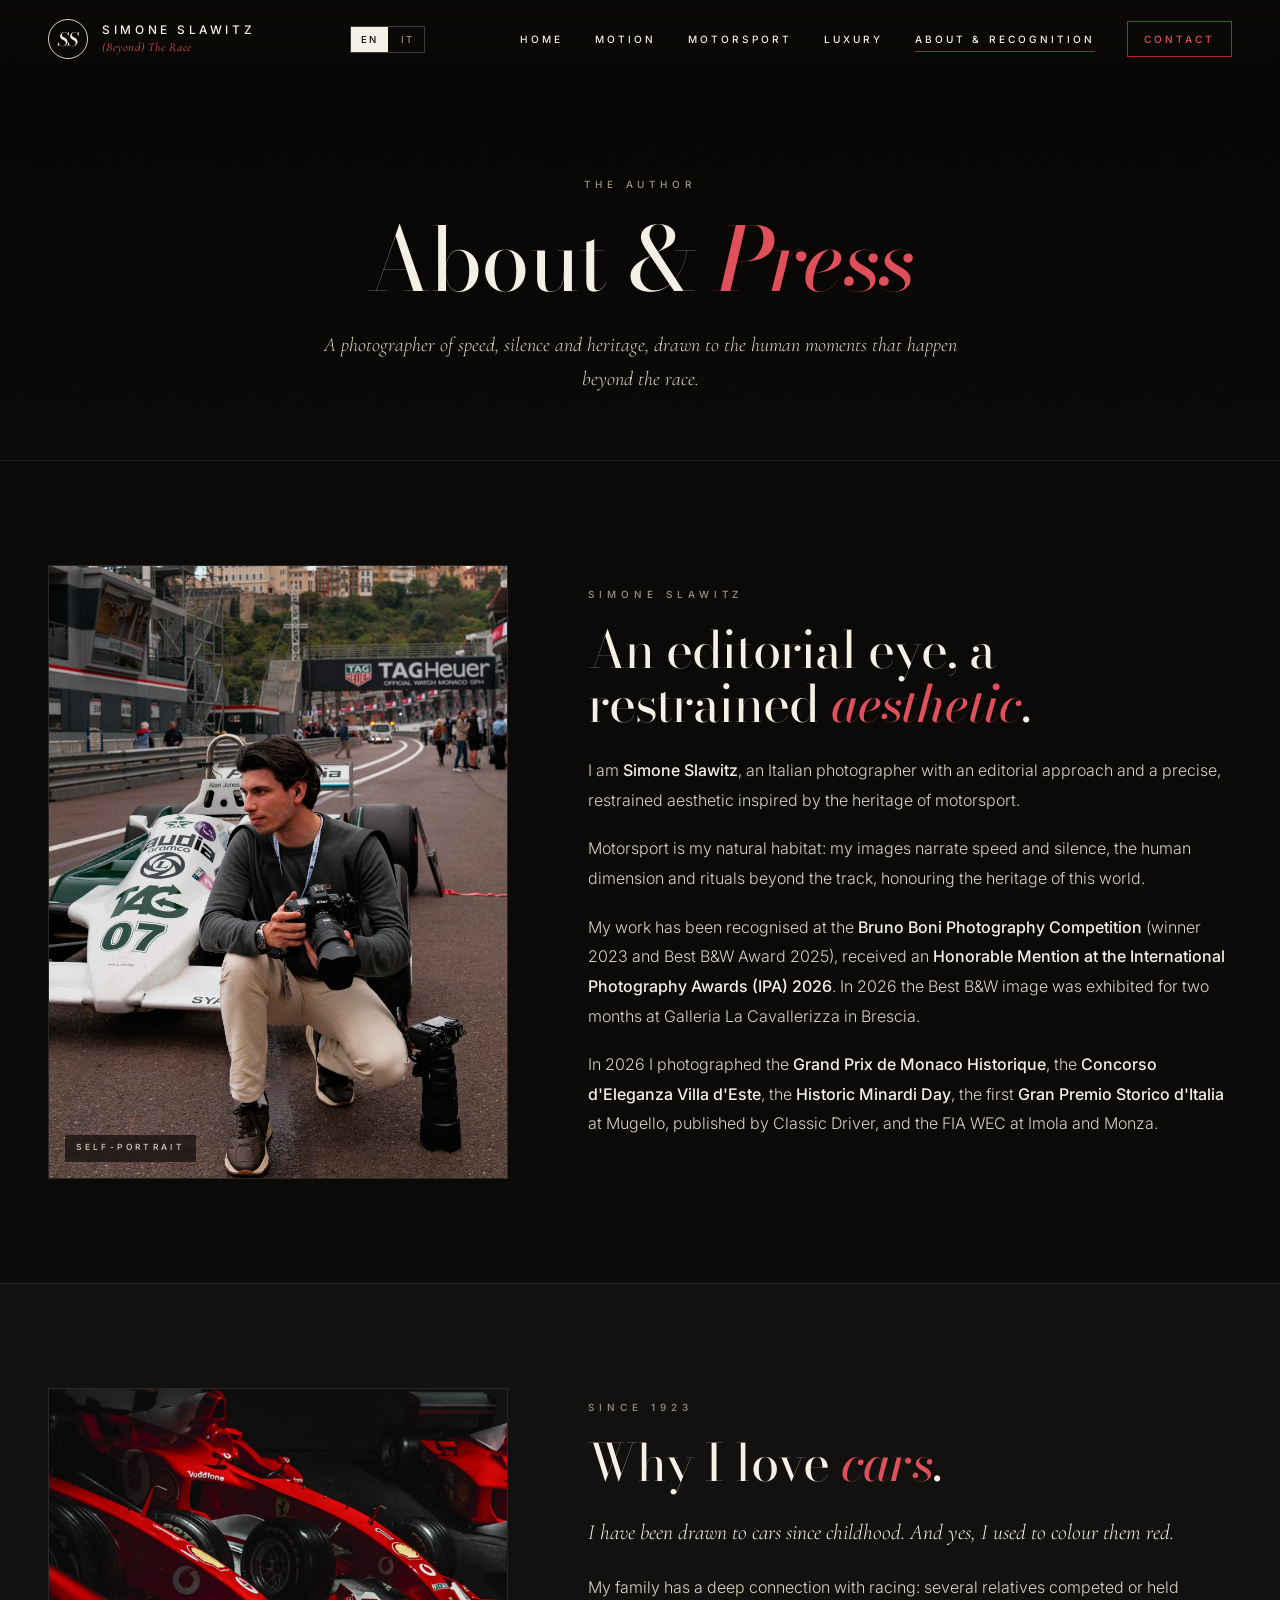
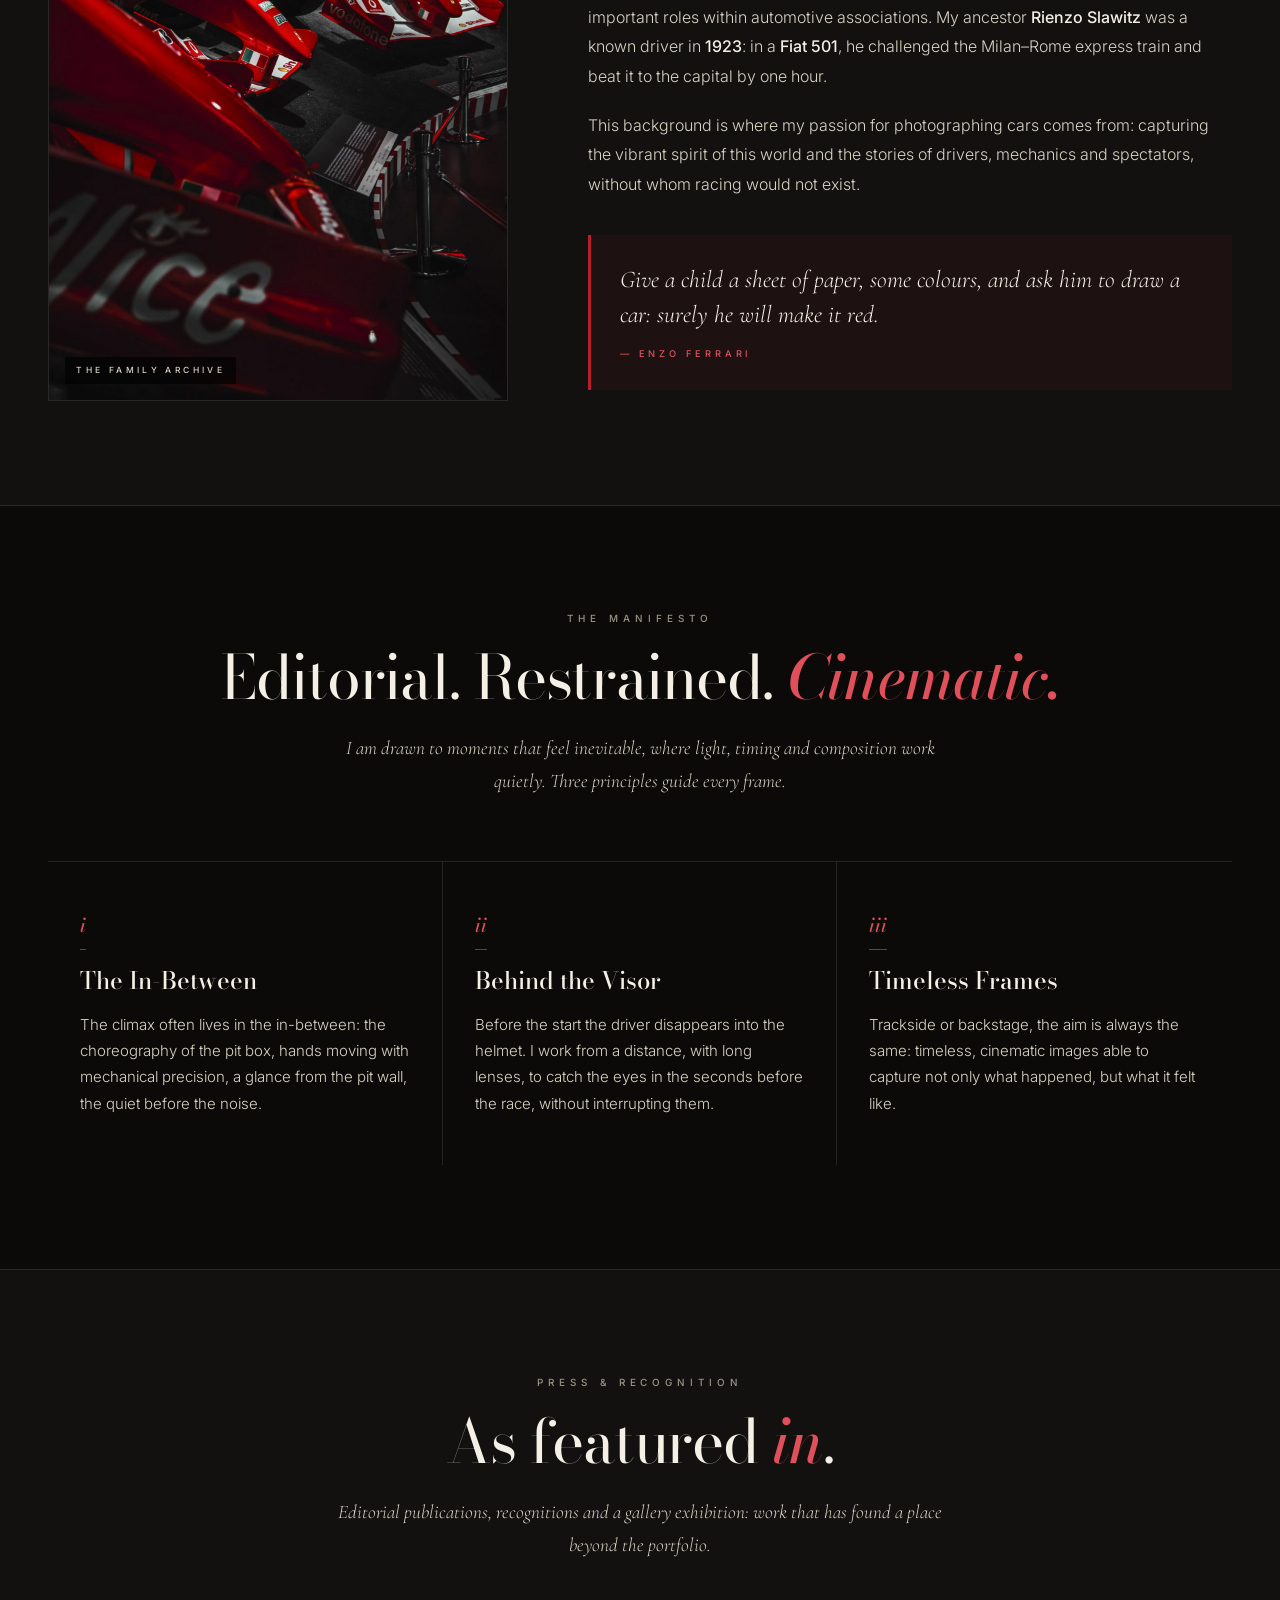
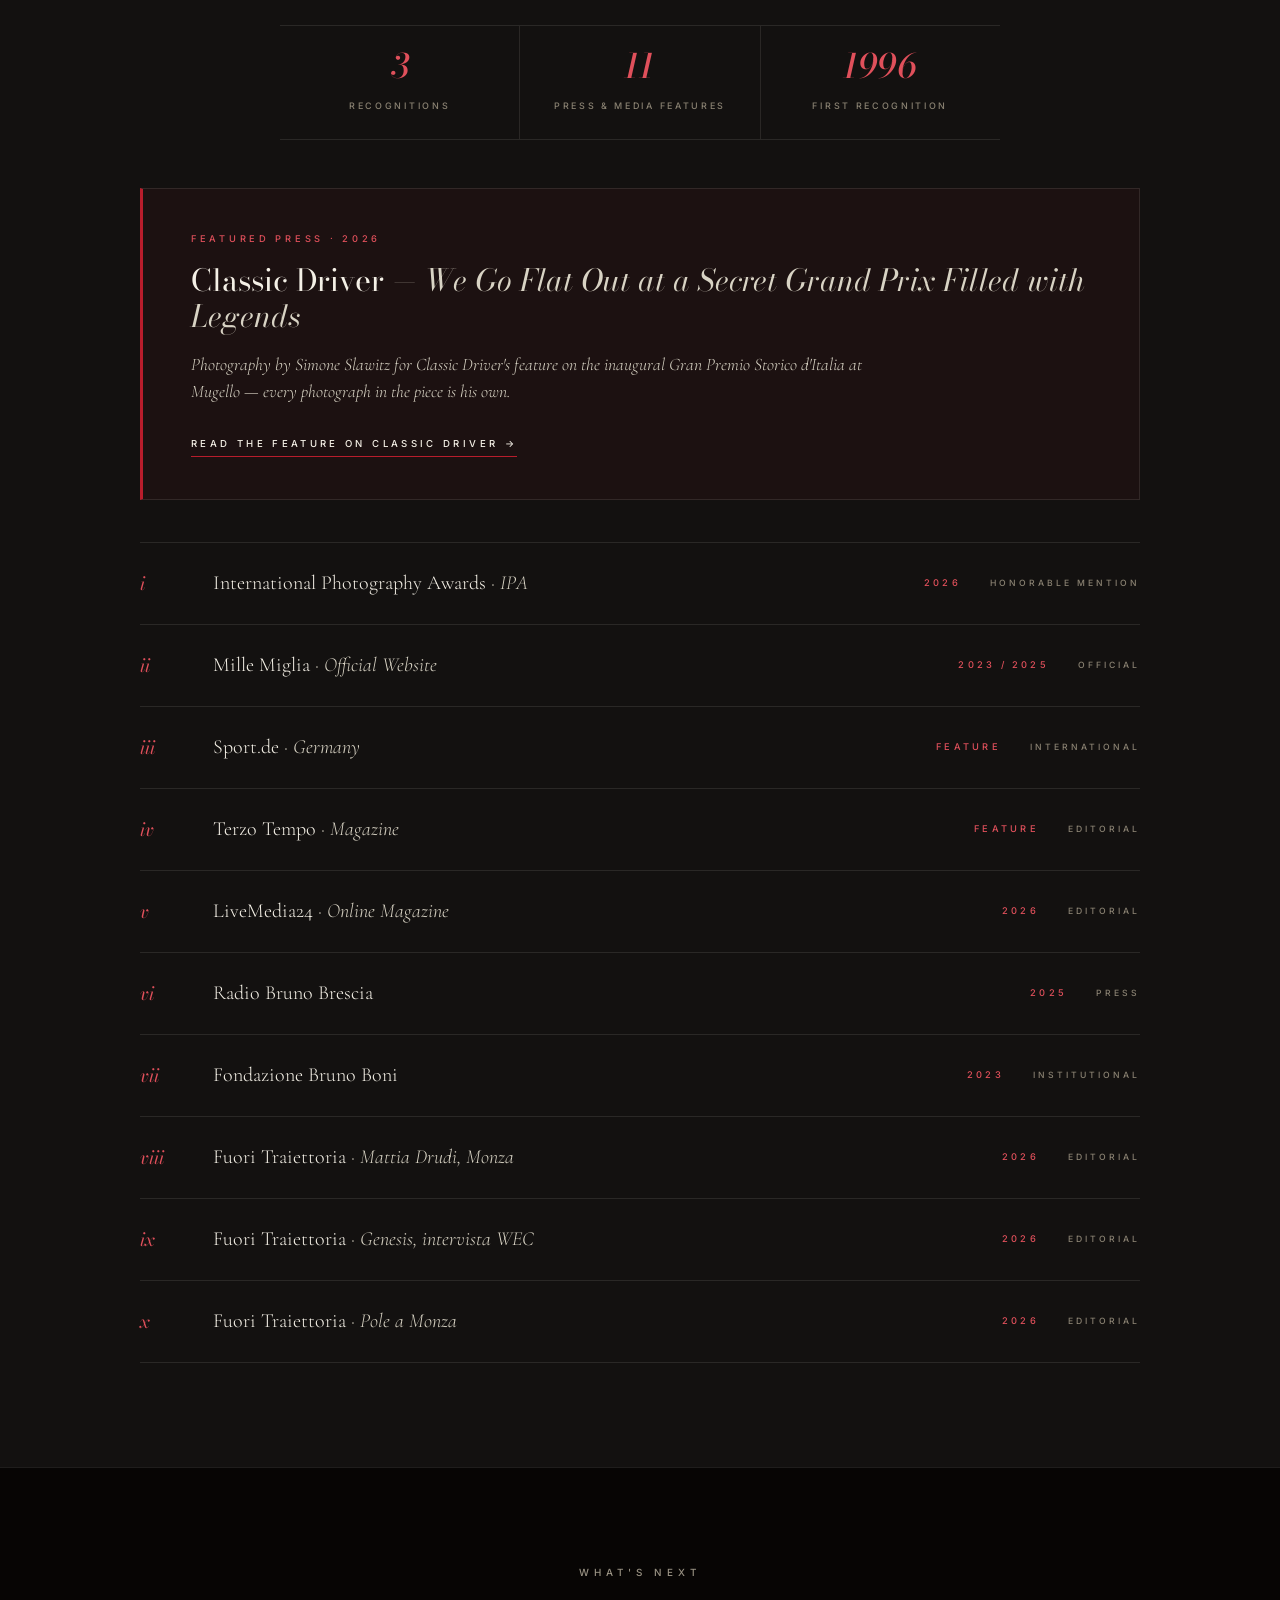
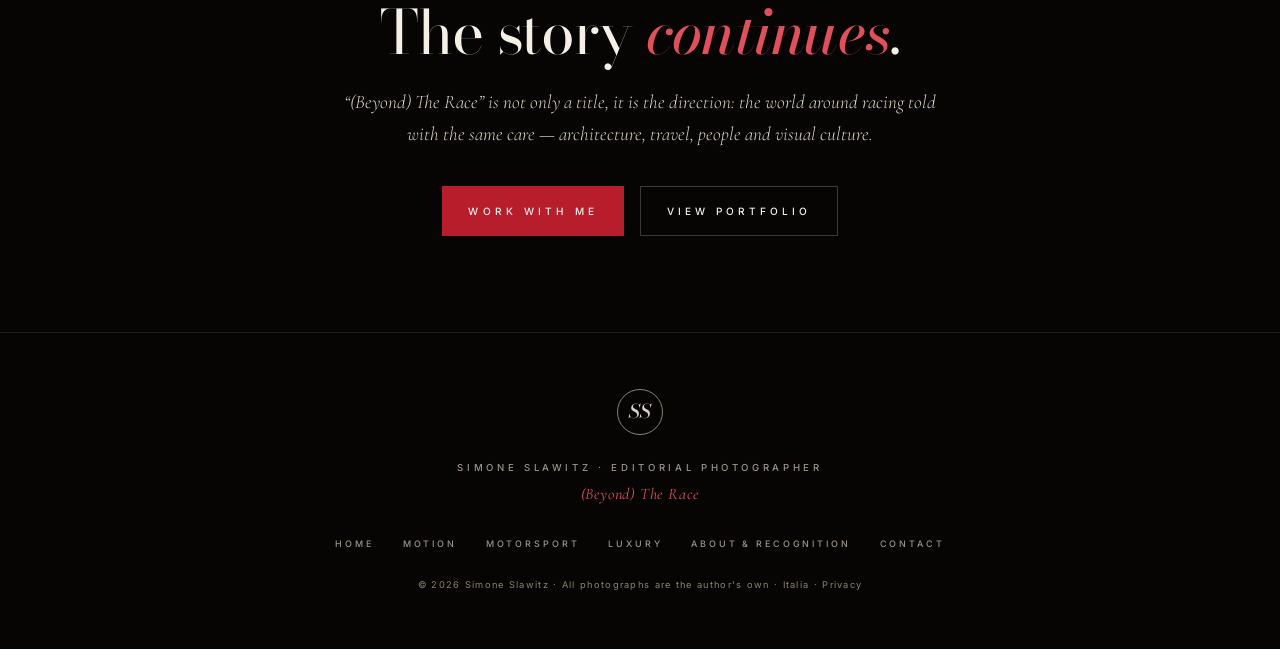
==== about.html @ ab7425e5 "Exhibition: Galleria La Cavallerizza was a two-month show in 2026 The Best B&W 2025 image was exhibi" ====
<!DOCTYPE html>
<html lang="en">
<head>
<meta charset="utf-8"/>
<meta content="width=device-width, initial-scale=1.0" name="viewport"/>
<title>About &amp; Press — Simone Slawitz, Editorial Motorsport Photographer</title>
<meta name="description" content="The story of Simone Slawitz: an Italian editorial photographer rooted in family racing heritage since 1923. Recognition, press features and a gallery exhibition."/>
<meta name="author" content="Simone Slawitz"/>
<meta name="robots" content="index, follow, max-image-preview:large"/>
<link rel="canonical" href="https://simoneslawitz.com/about.html"/>
<meta property="og:title" content="About &amp; Press — Simone Slawitz"/>
<meta property="og:description" content="An Italian editorial photographer rooted in a family racing heritage since 1923. Recognition, press and a gallery exhibition."/>
<meta property="og:type" content="profile"/>
<meta property="og:url" content="https://simoneslawitz.com/about.html"/>
<meta property="og:image" content="https://simoneslawitz.com/portrait.jpg"/>
<script type="application/ld+json">
{
  "@context": "https://schema.org",
  "@graph": [
    {
      "@type": "WebPage",
      "@id": "https://simoneslawitz.com/about.html#webpage",
      "url": "https://simoneslawitz.com/about.html",
      "name": "About & Press — Simone Slawitz, Editorial Motorsport Photographer",
      "description": "The story of Simone Slawitz: an Italian editorial photographer rooted in family racing heritage since 1923. Recognition, press features and a gallery exhibition.",
      "isPartOf": {
        "@id": "https://simoneslawitz.com/#website"
      },
      "about": {
        "@id": "https://simoneslawitz.com/#person"
      },
      "inLanguage": "en"
    },
    {
      "@type": "BreadcrumbList",
      "@id": "https://simoneslawitz.com/about.html#breadcrumb",
      "itemListElement": [
        {
          "@type": "ListItem",
          "position": 1,
          "name": "Home",
          "item": "https://simoneslawitz.com/"
        },
        {
          "@type": "ListItem",
          "position": 2,
          "name": "About & Press"
        }
      ]
    }
  ]
}
</script>
<link href="https://fonts.googleapis.com" rel="preconnect"/>
<link crossorigin="" href="https://fonts.gstatic.com" rel="preconnect"/>
<link href="https://fonts.googleapis.com/css2?family=Bodoni+Moda:ital,opsz,wght@0,6..96,400;0,6..96,500;1,6..96,400;1,6..96,500&amp;family=Cormorant+Garamond:ital,wght@0,400;1,400;1,500&amp;family=Inter:wght@300;400;500;600&amp;display=swap" rel="stylesheet"/>
<link rel="stylesheet" href="style.css?v=a871fe36"/>
<link rel="icon" href="favicon.ico" sizes="any"/>
<link rel="icon" href="favicon-32.png" type="image/png" sizes="32x32"/>
<link rel="icon" href="favicon-16.png" type="image/png" sizes="16x16"/>
<link rel="apple-touch-icon" href="apple-touch-icon.png"/>
<script>
    !function(t,e){var o,n,p,r;e.__SV||(window.posthog=e,e._i=[],e.init=function(i,s,a){function g(t,e){var o=e.split(".");2==o.length&&(t=t[o[0]],e=o[1]),t[e]=function(){t.push([e].concat(Array.prototype.slice.call(arguments,0)))}}(p=t.createElement("script")).type="text/javascript",p.crossOrigin="anonymous",p.async=!0,p.src=s.api_host.replace(".i.posthog.com","-assets.i.posthog.com")+"/static/array.js",(r=t.getElementsByTagName("script")[0]).parentNode.insertBefore(p,r);var u=e;for(void 0!==a?u=e[a]=[]:a="posthog",u.people=u.people||[],Object.defineProperty(u,"toString",{configurable:!0,enumerable:!0,writable:!0,value:function(t){var e="posthog";return"posthog"!==a&&(e+="."+a),t||(e+=" (stub)"),e}}),Object.defineProperty(u.people,"toString",{configurable:!0,enumerable:!0,writable:!0,value:function(){return u.toString(1)+".people (stub)"}}),o="init capture register register_once register_for_session unregister unregister_for_session getFeatureFlag getFeatureFlagResult isFeatureEnabled reloadFeatureFlags updateEarlyAccessFeatureEnrollment getEarlyAccessFeatures on onFeatureFlags onSessionId getSurveys getActiveMatchingSurveys renderSurvey canRenderSurvey getNextSurveyStep identify setPersonProperties group resetGroups setPersonPropertiesForFlags resetPersonPropertiesForFlags setGroupPropertiesForFlags resetGroupPropertiesForFlags reset get_distinct_id getGroups get_session_id get_session_replay_url alias set_config startSessionRecording stopSessionRecording sessionRecordingStarted captureException loadToolbar get_property getSessionProperty createPersonProfile opt_in_capturing opt_out_capturing has_opted_in_capturing has_opted_out_capturing clear_opt_in_out_capturing debug".split(" "),n=0;n<o.length;n++)g(u,o[n]);e._i.push([i,s,a])},e.__SV=1)}(document,window.posthog||[]);
    posthog.init('phc_Cyk9bUE5jib328vtY2F2wsrNcvmgRVMdYw8PGZwSZtoG', {
        api_host: 'https://eu.i.posthog.com',
        defaults: '2026-08-30',
        cookieless_mode: 'always',
    })
</script>
</head>
<body>
<div id="scrollProgress"></div>

<nav id="mainNav">
  <a class="brand" href="index.html">
    <div class="monogram">SS</div>
    <div class="brand-name">
      Simone Slawitz
      <small>(Beyond) The Race</small>
    </div>
  </a>
  <div aria-label="Language selector" class="lang-switch"><button data-lang-btn="en" type="button">EN</button><button data-lang-btn="it" type="button">IT</button></div>
  <button class="nav-toggle" aria-label="Toggle menu" aria-expanded="false">☰</button>
  <div class="nav-links">
    <a href="index.html">Home</a>
    <a href="motion.html" data-en="Motion" data-it="Motion">Motion</a>
    <a href="motorsport.html">Motorsport</a>
    <a href="luxury.html">Luxury</a>
    <a class="active" href="about.html" data-en="About &amp; Recognition" data-it="Chi sono &amp; Riconoscimenti">About &amp; Recognition</a>
    <a class="nav-cta" href="contact.html" data-en="Contact" data-it="Contatti">Contact</a>
  </div>
</nav>

<!-- ========== PAGE HEAD ========== -->
<header class="page-head">
  <div class="kicker" data-en="The Author" data-it="L'Autore">The Author</div>
  <h1 data-en="About &amp; <em>Press</em>" data-it="Chi sono &amp; <em>Press</em>">About &amp; <em>Press</em></h1>
  <p class="lead" data-en="A photographer of speed, silence and heritage, drawn to the human moments that happen beyond the race." data-it="Un fotografo di velocità, silenzio ed heritage, attratto dai momenti umani che accadono oltre la gara.">A photographer of speed, silence and heritage, drawn to the human moments that happen beyond the race.</p>
</header>

<!-- ========== BIO ========== -->
<section>
  <div class="split">
    <div class="split-image reveal">
      <img src="portrait.jpg" alt="Self-portrait of Simone Slawitz, Italian editorial motorsport and heritage photographer" loading="lazy" decoding="async" onerror="this.style.display='none';this.nextElementSibling.style.display='flex'"/>
      <div class="placeholder" style="display:none"><em>self-portrait</em></div>
      <div class="plate" data-en="Self-portrait" data-it="Autoritratto">Self-portrait</div>
    </div>
    <div class="split-text">
      <div class="kicker reveal" data-en="Simone Slawitz" data-it="Simone Slawitz">Simone Slawitz</div>
      <h2 class="reveal" data-en="An editorial eye, a restrained <em>aesthetic</em>." data-it="Uno sguardo editoriale, un'estetica <em>sobria</em>.">An editorial eye, a restrained <em>aesthetic</em>.</h2>
      <p class="reveal" data-en="I am <strong>Simone Slawitz</strong>, an Italian photographer with an editorial approach and a precise, restrained aesthetic inspired by the heritage of motorsport." data-it="Sono <strong>Simone Slawitz</strong>, fotografo italiano con un approccio editoriale e un'estetica precisa e sobria, ispirata all'heritage del motorsport.">I am <strong>Simone Slawitz</strong>, an Italian photographer with an editorial approach and a precise, restrained aesthetic inspired by the heritage of motorsport.</p>
      <p class="reveal" data-en="Motorsport is my natural habitat: my images narrate speed and silence, the human dimension and rituals beyond the track, honouring the heritage of this world." data-it="Il motorsport è il mio habitat naturale: le mie immagini narrano la velocità e il silenzio, la dimensione umana e i riti fuori dalla pista, onorando l'heritage di questo mondo.">Motorsport is my natural habitat: my images narrate speed and silence, the human dimension and rituals beyond the track, honouring the heritage of this world.</p>
      <p class="reveal" data-en="My work has been recognised at the <strong>Bruno Boni Photography Competition</strong> (winner 2023 and Best B&amp;W Award 2025), received an <strong>Honorable Mention at the International Photography Awards (IPA) 2026</strong>. In 2026 the Best B&amp;W image was exhibited for two months at Galleria La Cavallerizza in Brescia." data-it="Il mio lavoro è stato riconosciuto al <strong>Bruno Boni Photography Competition</strong> (vincitore 2023 e Best B&amp;W Award 2025), ha ricevuto una <strong>Menzione d'Onore agli International Photography Awards (IPA) 2026</strong>. Nel 2026 la foto Best B&amp;W è stata esposta per due mesi alla Galleria La Cavallerizza di Brescia.">My work has been recognised at the <strong>Bruno Boni Photography Competition</strong> (winner 2023 and Best B&amp;W Award 2025), received an <strong>Honorable Mention at the International Photography Awards (IPA) 2026</strong>. In 2026 the Best B&amp;W image was exhibited for two months at Galleria La Cavallerizza in Brescia.</p>
      <p class="reveal" data-en="In 2026 I photographed the <strong>Grand Prix de Monaco Historique</strong>, the <strong>Concorso d'Eleganza Villa d'Este</strong>, the <strong>Historic Minardi Day</strong>, the first <strong>Gran Premio Storico d'Italia</strong> at Mugello, published by Classic Driver, and the FIA WEC at Imola and Monza." data-it="Nel 2026 ho fotografato il <strong>Grand Prix de Monaco Historique</strong>, il <strong>Concorso d'Eleganza Villa d'Este</strong>, l'<strong>Historic Minardi Day</strong>, la prima edizione del <strong>Gran Premio Storico d'Italia</strong> al Mugello, pubblicata da Classic Driver, e il FIA WEC a Imola e Monza.">In 2026 I photographed the <strong>Grand Prix de Monaco Historique</strong>, the <strong>Concorso d'Eleganza Villa d'Este</strong>, the <strong>Historic Minardi Day</strong>, the first <strong>Gran Premio Storico d'Italia</strong> at Mugello, published by Classic Driver, and the FIA WEC at Imola and Monza.</p>
    </div>
  </div>
</section>

<!-- ========== HERITAGE / FAMILY ========== -->
<section style="background:var(--bg-2);border-top:1px solid var(--line);border-bottom:1px solid var(--line)">
  <div class="split">
    <div class="split-image reveal">
      <img src="heritage.jpg" alt="Vintage Mille Miglia historic car photographed by Simone Slawitz" loading="lazy" decoding="async" onerror="this.style.display='none';this.nextElementSibling.style.display='flex'"/>
      <div class="placeholder" style="display:none"><em>Vintage Mille Miglia</em></div>
      <div class="plate" data-en="The Family Archive" data-it="L'Archivio di Famiglia">The Family Archive</div>
    </div>
    <div class="split-text">
      <div class="kicker reveal" data-en="Since 1923" data-it="Dal 1923">Since 1923</div>
      <h2 class="reveal" data-en="Why I love <em>cars</em>." data-it="Perché amo le <em>macchine</em>.">Why I love <em>cars</em>.</h2>
      <p class="lead reveal" data-en="I have been drawn to cars since childhood. And yes, I used to colour them red." data-it="Sono sempre stato attratto dalle macchine fin da bambino. E sì, le coloravo di rosso.">I have been drawn to cars since childhood. And yes, I used to colour them red.</p>
      <p class="reveal" data-en="My family has a deep connection with racing: several relatives competed or held important roles within automotive associations. My ancestor <strong>Rienzo Slawitz</strong> was a known driver in <strong>1923</strong>: in a <strong>Fiat 501</strong>, he challenged the Milan–Rome express train and beat it to the capital by one hour." data-it="Nella mia famiglia c'è una connessione profonda con il mondo delle corse: molti parenti hanno corso o ricoperto ruoli di rilievo nelle associazioni automobilistiche. Il mio antenato <strong>Rienzo Slawitz</strong> fu un noto pilota nel <strong>1923</strong>: con una <strong>Fiat 501</strong> sfidò il treno diretto Milano–Roma, battendolo di un'ora all'arrivo nella capitale.">My family has a deep connection with racing: several relatives competed or held important roles within automotive associations. My ancestor <strong>Rienzo Slawitz</strong> was a known driver in <strong>1923</strong>: in a <strong>Fiat 501</strong>, he challenged the Milan–Rome express train and beat it to the capital by one hour.</p>
      <p class="reveal" data-en="This background is where my passion for photographing cars comes from: capturing the vibrant spirit of this world and the stories of drivers, mechanics and spectators, without whom racing would not exist." data-it="Da questo background nasce la mia passione per fotografare le macchine: catturare lo spirito vibrante di questo mondo e le storie di piloti, meccanici e spettatori, senza i quali le corse non esisterebbero.">This background is where my passion for photographing cars comes from: capturing the vibrant spirit of this world and the stories of drivers, mechanics and spectators, without whom racing would not exist.</p>
      <div class="quote reveal">
        <span data-en="Give a child a sheet of paper, some colours, and ask him to draw a car: surely he will make it red." data-it="Date a un bambino un foglio, dei colori, e chiedetegli di disegnare un'automobile: di sicuro la farà rossa.">Give a child a sheet of paper, some colours, and ask him to draw a car: surely he will make it red.</span>
        <span class="quote-attr">— Enzo Ferrari</span>
      </div>
    </div>
  </div>
</section>

<!-- ========== MANIFESTO ========== -->
<section>
  <div class="section-header reveal">
    <div class="kicker" data-en="The Manifesto" data-it="Il Manifesto">The Manifesto</div>
    <h2 class="section-title" data-en="Editorial. Restrained. <em>Cinematic.</em>" data-it="Editoriale. Misurato. <em>Cinematografico.</em>">Editorial. Restrained. <em>Cinematic.</em></h2>
    <p class="section-desc" data-en="I am drawn to moments that feel inevitable, where light, timing and composition work quietly. Three principles guide every frame." data-it="Mi attraggono i momenti che sembrano inevitabili, dove luce, timing e composizione lavorano in silenzio. Tre principi guidano ogni scatto.">I am drawn to moments that feel inevitable, where light, timing and composition work quietly. Three principles guide every frame.</p>
  </div>
  <div class="manifesto-grid reveal">
    <div class="manifesto-card">
      <div class="mc-num">i</div>
      <h3 class="mc-title" data-en="The In-Between" data-it="I Momenti Intermedi">The In-Between</h3>
      <p class="mc-text" data-en="The climax often lives in the in-between: the choreography of the pit box, hands moving with mechanical precision, a glance from the pit wall, the quiet before the noise." data-it="Il climax spesso vive nei momenti intermedi: la coreografia del pit box, le mani che si muovono con precisione meccanica, lo sguardo dal muretto, la calma che precede il rumore.">The climax often lives in the in-between: the choreography of the pit box, hands moving with mechanical precision, a glance from the pit wall, the quiet before the noise.</p>
    </div>
    <div class="manifesto-card">
      <div class="mc-num">ii</div>
      <h3 class="mc-title" data-en="Behind the Visor" data-it="Dietro la Visiera">Behind the Visor</h3>
          <p class="mc-text" data-en="Before the start the driver disappears into the helmet. I work from a distance, with long lenses, to catch the eyes in the seconds before the race, without interrupting them." data-it="Prima del via il pilota scompare dentro il casco. Lavoro da lontano, con ottiche lunghe, per cogliere gli occhi nei secondi prima della gara, senza interromperli.">Before the start the driver disappears into the helmet. I work from a distance, with long lenses, to catch the eyes in the seconds before the race, without interrupting them.</p>
    </div>
    <div class="manifesto-card">
      <div class="mc-num">iii</div>
      <h3 class="mc-title" data-en="Timeless Frames" data-it="Immagini Timeless">Timeless Frames</h3>
      <p class="mc-text" data-en="Trackside or backstage, the aim is always the same: timeless, cinematic images able to capture not only what happened, but what it felt like." data-it="Trackside o backstage, l'obiettivo è sempre lo stesso: immagini timeless e cinematiche, capaci di catturare non solo cosa è successo, ma cosa si è provato.">Trackside or backstage, the aim is always the same: timeless, cinematic images able to capture not only what happened, but what it felt like.</p>
    </div>
  </div>
</section>

<!-- ========== PRESS ========== -->
<section id="press" style="background:var(--bg-2);border-top:1px solid var(--line)">
  <div class="section-header reveal">
    <div class="kicker" data-en="Press &amp; Recognition" data-it="Press &amp; Riconoscimenti">Press &amp; Recognition</div>
    <h2 class="section-title" data-en="As featured <em>in</em>." data-it="Hanno parlato di <em>me</em>.">As featured <em>in</em>.</h2>
    <p class="section-desc" data-en="Editorial publications, recognitions and a gallery exhibition: work that has found a place beyond the portfolio." data-it="Pubblicazioni editoriali, riconoscimenti e una mostra in galleria: un lavoro che ha trovato spazio oltre il portfolio.">Editorial publications, recognitions and a gallery exhibition: work that has found a place beyond the portfolio.</p>
  </div>

  <div class="press-stats reveal">
    <div class="press-stat"><span class="press-stat-num" data-count="3">3</span><span class="press-stat-label" data-en="Recognitions" data-it="Riconoscimenti">Recognitions</span></div>
    <div class="press-stat"><span class="press-stat-num" data-count="11">11</span><span class="press-stat-label" data-en="Press &amp; Media Features" data-it="Press &amp; Media">Press &amp; Media Features</span></div>
    <div class="press-stat"><span class="press-stat-num" data-count="2023">2023</span><span class="press-stat-label" data-en="First Recognition" data-it="Primo Riconoscimento">First Recognition</span></div>
  </div>

  <a class="press-feature reveal" href="https://www.classicdriver.com/en/article/cars/we-go-flat-out-a-secret-grand-prix-filled-legends" target="_blank" rel="noopener">
    <div class="press-feature-eyebrow" data-en="Featured Press · 2026" data-it="In Evidenza · 2026">Featured Press · 2026</div>
    <h3 class="press-feature-title">Classic Driver <em>— We Go Flat Out at a Secret Grand Prix Filled with Legends</em></h3>
    <p class="press-feature-desc" data-en="Photography by Simone Slawitz for Classic Driver's feature on the inaugural Gran Premio Storico d'Italia at Mugello — every photograph in the piece is his own." data-it="Fotografie di Simone Slawitz per il reportage di Classic Driver sulla prima edizione del Gran Premio Storico d'Italia al Mugello — ogni fotografia dell'articolo è sua.">Photography by Simone Slawitz for Classic Driver's feature on the inaugural Gran Premio Storico d'Italia at Mugello — every photograph in the piece is his own.</p>
    <span class="press-feature-link" data-en="Read the feature on Classic Driver →" data-it="Leggi il servizio su Classic Driver →">Read the feature on Classic Driver →</span>
  </a>

  <div class="press-list">
    <a class="press-item reveal" href="https://www.photoawards.com/" target="_blank" rel="noopener">
      <div class="press-num">i</div>
      <div class="press-name">International Photography Awards <em>· IPA</em></div>
      <div class="press-year">2026</div>
      <div class="press-tag" data-en="Honorable Mention" data-it="Menzione d'Onore">Honorable Mention</div>
    </a>
    <a class="press-item reveal" href="https://1000miglia.it/en/2025/awards-presented-for-the-thirteenth-edition-of-the-bruno-boni-photography-competition/" target="_blank" rel="noopener">
      <div class="press-num">ii</div>
      <div class="press-name">Mille Miglia <em>· Official Website</em></div>
      <div class="press-year">2023 / 2025</div>
      <div class="press-tag" data-en="Official" data-it="Ufficiale">Official</div>
    </a>
    <a class="press-item reveal" href="https://www.sport.de/news/ne7739693/valentino-rossi-spricht-ueber-seine-plaene/" target="_blank" rel="noopener">
      <div class="press-num">iii</div>
      <div class="press-name">Sport.de <em>· Germany</em></div>
      <div class="press-year">Feature</div>
      <div class="press-tag" data-en="International" data-it="Internazionale">International</div>
    </a>
    <a class="press-item reveal" href="https://terzotemposportmagazine.it/discipline/motori/mille-miglia-e-di-simone-slawitz-la-miglior-foto-sesto-francesco-benaglio-di-riva-di-solto/" target="_blank" rel="noopener">
      <div class="press-num">iv</div>
      <div class="press-name">Terzo Tempo <em>· Magazine</em></div>
      <div class="press-year">Feature</div>
      <div class="press-tag" data-en="Editorial" data-it="Editoriale">Editorial</div>
    </a>
    <a class="press-item reveal" href="https://www.livemedia24.com/news/grand-prix-de-monaco-historique-2026-ferrari-vip-e-incidenti-nel-weekend-delle-leggende/" target="_blank" rel="noopener">
      <div class="press-num">v</div>
      <div class="press-name">LiveMedia24 <em>· Online Magazine</em></div>
      <div class="press-year">2026</div>
      <div class="press-tag" data-en="Editorial" data-it="Editoriale">Editorial</div>
    </a>
    <a class="press-item reveal" href="https://www.radiobrunobrescia.it/2025/09/15/premiazione-concorso-fotografico-1000-miglia-2025/" target="_blank" rel="noopener">
      <div class="press-num">vi</div>
      <div class="press-name">Radio Bruno Brescia</div>
      <div class="press-year">2025</div>
      <div class="press-tag">Press</div>
    </a>
    <a class="press-item reveal" href="https://www.brunoboni.it/" target="_blank" rel="noopener">
      <div class="press-num">vii</div>
      <div class="press-name">Fondazione Bruno Boni</div>
      <div class="press-year">2023</div>
      <div class="press-tag" data-en="Institutional" data-it="Istituzionale">Institutional</div>
    </a>
    <a class="press-item reveal" href="https://www.fuoritraiettoria.com/4-ruote/wec-mattia-drudi-monza-chiude-2026-successi/" target="_blank" rel="noopener">
      <div class="press-num">viii</div>
      <div class="press-name">Fuori Traiettoria <em>· Mattia Drudi, Monza</em></div>
      <div class="press-year">2026</div>
      <div class="press-tag" data-en="Editorial" data-it="Editoriale">Editorial</div>
    </a>
    <a class="press-item reveal" href="https://www.fuoritraiettoria.com/4-ruote/su-pista/wec-endurance/abiteboul-genesis-wec-2026-soddisfacente-orgogliosi-frustrati-futuro/" target="_blank" rel="noopener">
      <div class="press-num">ix</div>
      <div class="press-name">Fuori Traiettoria <em>· Genesis, intervista WEC</em></div>
      <div class="press-year">2026</div>
      <div class="press-tag" data-en="Editorial" data-it="Editoriale">Editorial</div>
    </a>
    <a class="press-item reveal" href="https://www.fuoritraiettoria.com/4-ruote/su-pista/wec-endurance/fuoco-ferrari-pole-genesis-qualifiche-6-ore-monza-wec/" target="_blank" rel="noopener">
      <div class="press-num">x</div>
      <div class="press-name">Fuori Traiettoria <em>· Pole a Monza</em></div>
      <div class="press-year">2026</div>
      <div class="press-tag" data-en="Editorial" data-it="Editoriale">Editorial</div>
    </a>
  </div>
</section>

<!-- ========== CTA ========== -->
<section class="cta-band">
  <div class="kicker reveal" data-en="What's Next" data-it="Cosa Arriva">What's Next</div>
  <h2 class="reveal" data-en="The story <em>continues</em>." data-it="La storia <em>continua</em>.">The story <em>continues</em>.</h2>
  <p class="reveal" data-en="&ldquo;(Beyond) The Race&rdquo; is not only a title, it is the direction: the world around racing told with the same care — architecture, travel, people and visual culture." data-it="&ldquo;(Beyond) The Race&rdquo; non è solo un titolo, è la direzione: il mondo intorno alle corse raccontato con la stessa cura — architettura, viaggi, persone e cultura visiva.">&ldquo;(Beyond) The Race&rdquo; is not only a title, it is the direction: the world around racing told with the same care — architecture, travel, people and visual culture.</p>
  <div class="btn-row reveal">
    <a class="btn" href="contact.html" data-en="Work with me" data-it="Lavora con me">Work with me</a>
    <a class="btn ghost" href="motorsport.html" data-en="View portfolio" data-it="Guarda il portfolio">View portfolio</a>
  </div>
</section>

<!-- ========== FOOTER ========== -->
<footer>
  <div class="colophon-mark">SS</div>
  <div class="colophon-text">
    Simone Slawitz · <span data-en="Editorial Photographer" data-it="Fotografo Editoriale">Editorial Photographer</span>
    <em>(Beyond) The Race</em>
  </div>
  <div class="footer-nav">
    <a href="index.html">Home</a>
    <a href="motion.html" data-en="Motion" data-it="Motion">Motion</a>
    <a href="motorsport.html">Motorsport</a>
    <a href="luxury.html">Luxury</a>
    <a href="about.html" data-en="About &amp; Recognition" data-it="Chi sono &amp; Riconoscimenti">About &amp; Recognition</a>
    <a href="contact.html" data-en="Contact" data-it="Contatti">Contact</a>
  </div>
  <div class="colophon-fineprint">
    © 2026 Simone Slawitz · <span data-en="All photographs are the author's own" data-it="Tutte le fotografie sono dell'autore">All photographs are the author's own</span> · Italia · <a href="privacy.html">Privacy</a>
  </div>
</footer>

<script src="site.js?v=c91445b2"></script>
</body>
</html>
---- style.css ----
/* ============================================================
   SIMONE SLAWITZ — (Beyond) The Race
   Shared stylesheet · Dark heritage, cleaned up
   ============================================================ */

:root{
  --bg:#0c0a08;
  --bg-2:#131110;
  --bg-3:#1a1816;
  --bg-deep:#070504;
  --fg:#f4f0e6;
  --fg-soft:#d8d3c4;
  --fg-dim:#9a9384;
  --fg-muted:#8a8272;
  --rosso:#b81d2c;--rosso-text:#e0505b;
  --rosso-dark:#7c0e1a;
  --line:rgba(244,240,230,.10);
  --line-strong:rgba(244,240,230,.22);
  --serif:'Bodoni Moda',serif;
  --italic:'Cormorant Garamond',serif;
  --sans:'Inter',-apple-system,sans-serif;
}
*{margin:0;padding:0;box-sizing:border-box}
html{scroll-behavior:smooth}
body{
  background:var(--bg);color:var(--fg);
  font-family:var(--sans);font-weight:300;line-height:1.65;
  overflow-x:hidden;-webkit-font-smoothing:antialiased;
}
body::before{
  content:'';position:fixed;inset:0;pointer-events:none;z-index:1;
  background-image:url("data:image/svg+xml,%3Csvg viewBox='0 0 200 200' xmlns='http://www.w3.org/2000/svg'%3E%3Cfilter id='n'%3E%3CfeTurbulence baseFrequency='0.9' numOctaves='2'/%3E%3C/filter%3E%3Crect width='100%25' height='100%25' filter='url(%23n)' opacity='0.45'/%3E%3C/svg%3E");
  opacity:.03;mix-blend-mode:overlay;
}
img{max-width:100%;display:block}
a{color:inherit;text-decoration:none;transition:opacity .3s}
a:hover{opacity:.75}

/* ---------- kickers / labels ---------- */
.kicker{
  font-family:var(--sans);font-weight:500;font-size:.62rem;
  letter-spacing:.5em;text-transform:uppercase;color:var(--fg-dim);
}
.kicker .red{color:var(--rosso-text)}

/* ---------- NAV ---------- */
nav{
  position:fixed;top:0;left:0;right:0;z-index:100;
  padding:1.2rem 3rem;
  display:flex;justify-content:space-between;align-items:center;gap:1.5rem;
  background:linear-gradient(180deg,rgba(12,10,8,.94) 0%,rgba(12,10,8,.55) 70%,rgba(12,10,8,0) 100%);
  backdrop-filter:blur(8px);
  border-bottom:1px solid transparent;
  transition:all .35s ease;
}
nav.scrolled{background:rgba(12,10,8,.97);border-bottom-color:var(--line);padding:.9rem 3rem}
.brand{display:flex;align-items:center;gap:.9rem;flex-shrink:0}
.monogram{
  width:40px;height:40px;border:1px solid var(--fg-soft);border-radius:50%;
  display:flex;align-items:center;justify-content:center;
  font-family:var(--serif);font-style:italic;font-weight:500;
  font-size:1.15rem;color:var(--fg);flex-shrink:0;transition:all .3s;
}
.brand:hover .monogram{border-color:var(--rosso);color:var(--rosso-text)}
.brand-name{
  font-family:var(--sans);font-weight:500;
  font-size:.74rem;letter-spacing:.3em;text-transform:uppercase;line-height:1.1;
}
.brand-name small{
  display:block;font-family:var(--italic);font-style:italic;font-weight:400;
  font-size:.76rem;letter-spacing:.05em;color:var(--rosso-text);text-transform:none;margin-top:.25rem;
}
.nav-links{display:flex;gap:2rem;font-family:var(--sans);font-weight:500;font-size:.63rem;letter-spacing:.3em;text-transform:uppercase;align-items:center}
.nav-links a{position:relative;padding:.3rem 0;white-space:nowrap}
.nav-links a::after{content:'';position:absolute;bottom:0;left:0;width:0;height:1px;background:var(--rosso);transition:width .35s}
.nav-links a:hover::after,.nav-links a.active::after{width:100%}
.nav-links a.active{color:var(--fg)}
.nav-links a.nav-cta{
  border:1px solid var(--rosso);color:var(--rosso-text);padding:.55rem 1rem;
  transition:background .3s,color .3s;
}
.nav-links a.nav-cta::after{display:none}
.nav-links a.nav-cta:hover{background:var(--rosso);color:var(--fg);opacity:1}
.lang-switch{display:flex;gap:.15rem;border:1px solid var(--line-strong);flex-shrink:0}
.lang-switch button{
  background:none;border:none;color:var(--fg-dim);cursor:pointer;
  font-family:var(--sans);font-weight:500;font-size:.6rem;letter-spacing:.2em;
  padding:.45rem .65rem;transition:all .25s;
}
.lang-switch button.active{background:var(--fg);color:var(--bg)}
.nav-toggle{display:none;background:none;border:none;color:var(--fg);font-size:1.4rem;cursor:pointer}

/* ---------- PAGE HEADER (subpages) ---------- */
.page-head{
  padding:11rem 3rem 4rem;text-align:center;position:relative;
  background:linear-gradient(180deg,var(--bg-deep) 0%,var(--bg) 100%);
  border-bottom:1px solid var(--line);
}
.page-head .kicker{margin-bottom:1.4rem}
.page-head h1{
  font-family:var(--serif);font-weight:400;
  font-size:clamp(2.8rem,7vw,5.5rem);line-height:1;letter-spacing:-.018em;
}
.page-head h1 em{font-style:italic;color:var(--rosso-text);font-weight:500}
.page-head .lead{
  max-width:640px;margin:1.6rem auto 0;
  font-family:var(--italic);font-style:italic;
  font-size:1.25rem;color:var(--fg-soft);line-height:1.7;
}

/* ---------- SECTIONS ---------- */
section{padding:6.5rem 3rem;position:relative}
.section-header{max-width:1200px;margin:0 auto 4rem;text-align:center}
.section-header .kicker{margin-bottom:1.3rem}
.section-title{
  font-family:var(--serif);font-weight:400;
  font-size:clamp(2.2rem,5vw,3.8rem);line-height:1;letter-spacing:-.018em;
}
.section-title em{font-style:italic;color:var(--rosso-text);font-weight:500}
.section-desc{
  max-width:640px;margin:1.5rem auto 0;
  font-family:var(--italic);font-style:italic;
  font-size:1.2rem;color:var(--fg-soft);line-height:1.7;
}

/* ---------- HERO (home) ---------- */
.hero{
  min-height:100vh;position:relative;
  display:flex;align-items:center;justify-content:center;overflow:hidden;
  background:linear-gradient(180deg,#0c0a08 0%,#070504 100%);
}
.hero-bg{
  position:absolute;inset:0;
  background:url('hero.jpg') center/cover no-repeat;
  opacity:.8;filter:contrast(1.08) saturate(1.03);
  animation:slowZoom 30s ease-in-out infinite alternate;
}
@keyframes slowZoom{from{transform:scale(1)}to{transform:scale(1.05)}}
.hero::after{
  content:'';position:absolute;inset:0;
  background:linear-gradient(180deg,rgba(12,10,8,.25) 0%,rgba(12,10,8,.42) 55%,rgba(12,10,8,.88) 100%);
}
.hero-content{position:relative;z-index:3;text-align:center;padding:0 2rem;max-width:1100px}
.hero-content > *{text-shadow:0 2px 14px rgba(0,0,0,.55)}
.hero h1{
  font-family:var(--serif);font-weight:400;
  font-size:clamp(3rem,9.5vw,7.5rem);line-height:.92;letter-spacing:-.018em;
}
.hero h1 .last{display:block;font-style:italic;font-weight:500}
.hero-concept{
  font-family:var(--italic);font-style:italic;
  font-size:clamp(1.4rem,3vw,2.3rem);color:var(--fg);margin:1.8rem 0 1.2rem;
}
.hero-concept .paren{color:var(--rosso-text);font-style:normal;font-family:var(--serif);font-weight:500}
.hero .tagline{
  font-family:var(--sans);font-weight:500;
  font-size:clamp(.66rem,1vw,.8rem);letter-spacing:.5em;text-transform:uppercase;color:var(--fg-soft);
  margin-bottom:2.6rem;
}
.hero-actions{display:flex;gap:1rem;justify-content:center;flex-wrap:wrap}
.hero-meta{
  position:absolute;bottom:2.2rem;left:0;right:0;z-index:3;
  display:flex;justify-content:space-between;align-items:flex-end;padding:0 3rem;
  font-family:var(--sans);font-weight:500;font-size:.58rem;letter-spacing:.4em;text-transform:uppercase;color:var(--fg-dim);
}
.hero-meta .scroll{display:flex;flex-direction:column;align-items:center;gap:.7rem}
.hero-meta .scroll::after{
  content:'';width:1px;height:34px;background:linear-gradient(180deg,var(--rosso),transparent);
  animation:scrollDown 2.5s infinite;
}
@keyframes scrollDown{
  0%{transform:scaleY(0);transform-origin:top}
  50%{transform:scaleY(1);transform-origin:top}
  51%{transform:scaleY(1);transform-origin:bottom}
  100%{transform:scaleY(0);transform-origin:bottom}
}

/* ---------- BUTTONS ---------- */
.btn{
  display:inline-block;font-family:var(--sans);font-weight:500;
  font-size:.63rem;letter-spacing:.4em;text-transform:uppercase;
  padding:1rem 1.6rem;border:1px solid var(--rosso);color:var(--fg);
  background:var(--rosso);transition:all .3s;
}
.btn:hover{background:var(--rosso-dark);border-color:var(--rosso-dark);opacity:1;transform:translateY(-3px);box-shadow:0 14px 30px -10px rgba(184,29,44,.55)}
.btn.ghost{background:rgba(7,5,4,.35);color:var(--fg);border-color:var(--line-strong)}
.btn.ghost:hover{border-color:var(--fg);background:rgba(7,5,4,.6);box-shadow:0 14px 30px -12px rgba(0,0,0,.6)}
.btn.outline-red{background:transparent;color:var(--rosso-text);border-color:var(--rosso)}
.btn.outline-red:hover{background:var(--rosso);color:var(--fg);transform:translateY(-3px);box-shadow:0 14px 30px -10px rgba(184,29,44,.45)}

/* ---------- AWARDS BAR ---------- */
.awards-bar{
  background:var(--bg-deep);border-top:1px solid var(--line);border-bottom:1px solid var(--line);
  padding:2.6rem 3rem;
}
.awards-grid{
  max-width:1300px;margin:0 auto;
  display:grid;grid-template-columns:repeat(4,1fr);
}
.seal{text-align:center;padding:.4rem 1.4rem;border-right:1px solid var(--line)}
.seal:last-child{border-right:none}
.seal-line{width:26px;height:1px;background:var(--rosso);margin:0 auto .8rem}
.seal-title{
  font-family:var(--serif);font-weight:500;font-size:1.02rem;color:var(--fg);
  margin-bottom:.4rem;line-height:1.25;
}
.seal-title em{font-style:italic;color:var(--rosso-text)}
.seal-meta{
  font-family:var(--sans);font-weight:500;
  font-size:.54rem;letter-spacing:.32em;text-transform:uppercase;color:var(--fg-muted);
}

/* ---------- DIRECTION CARDS (home) ---------- */
.direction-grid{
  max-width:1400px;margin:0 auto;
  display:grid;grid-template-columns:repeat(3,1fr);gap:1.6rem;
}
.direction-card{
  position:relative;overflow:hidden;display:block;
  aspect-ratio:4/5;border:1px solid var(--line);
  background:var(--bg-2);
}
.direction-card img{
  position:absolute;inset:0;width:100%;height:100%;object-fit:cover;
  filter:contrast(1.05) saturate(.95);transition:transform .8s ease,filter .8s ease;
}
.direction-card:hover img{transform:scale(1.04);filter:contrast(1.08) saturate(1.02)}
.direction-card:hover{opacity:1}
.direction-shade{
  position:absolute;inset:0;
  background:linear-gradient(180deg,rgba(12,10,8,.05) 30%,rgba(7,5,4,.9) 100%);
}
.direction-index{
  position:absolute;top:1.6rem;right:1.8rem;
  font-family:var(--serif);font-style:italic;font-size:1.1rem;color:rgba(244,240,230,.5);
}
.direction-content{position:absolute;left:0;right:0;bottom:0;padding:2.4rem}
.direction-content .kicker{color:var(--rosso-text);margin-bottom:.8rem;letter-spacing:.42em}
.direction-content h2{
  font-family:var(--serif);font-weight:400;
  font-size:clamp(1.9rem,3.2vw,2.8rem);line-height:1.02;letter-spacing:-.018em;margin-bottom:.8rem;
}
.direction-content h2 em{font-style:italic;color:var(--fg);font-weight:500}
.direction-content p{
  font-family:var(--italic);font-style:italic;
  color:var(--fg-soft);font-size:1.05rem;line-height:1.5;max-width:420px;margin-bottom:1.2rem;
}
.direction-link{
  font-family:var(--sans);font-weight:500;font-size:.6rem;letter-spacing:.4em;text-transform:uppercase;
  color:var(--fg);border-bottom:1px solid var(--rosso);padding-bottom:.3rem;display:inline-block;
}

/* ---------- SERVICE STRIP ---------- */
.service-strip{
  max-width:1400px;margin:2.6rem auto 0;
  display:flex;justify-content:center;gap:0;flex-wrap:wrap;
  border-top:1px solid var(--line);border-bottom:1px solid var(--line);
}
.service-strip span{
  font-family:var(--sans);font-weight:500;font-size:.58rem;letter-spacing:.38em;text-transform:uppercase;
  color:var(--fg-dim);padding:1.1rem 2rem;border-right:1px solid var(--line);
}
.service-strip span:last-child{border-right:none}

/* ---------- ABOUT TEASER / SPLIT ---------- */
.split{
  max-width:1300px;margin:0 auto;
  display:grid;grid-template-columns:5fr 7fr;gap:5rem;align-items:center;
}
.split-image{
  aspect-ratio:3/4;background:var(--bg-2);overflow:hidden;position:relative;
  border:1px solid var(--line);
}
.split-image img{width:100%;height:100%;object-fit:cover}
.split-image .plate{
  position:absolute;bottom:1rem;left:1rem;
  font-family:var(--sans);font-weight:500;font-size:.53rem;letter-spacing:.4em;text-transform:uppercase;color:var(--fg-soft);
  background:rgba(0,0,0,.6);padding:.4rem .7rem;backdrop-filter:blur(2px);
}
.split-text .kicker{margin-bottom:1.3rem}
.split-text h2{
  font-family:var(--serif);font-weight:400;
  font-size:clamp(2rem,4vw,3.2rem);line-height:1.05;letter-spacing:-.018em;margin-bottom:1.6rem;
}
.split-text h2 em{font-style:italic;color:var(--rosso-text);font-weight:500}
.split-text .lead{
  font-family:var(--italic);font-style:italic;
  font-size:1.35rem;color:var(--fg);line-height:1.55;margin-bottom:1.5rem;
}
.split-text p{color:var(--fg-soft);font-size:1rem;line-height:1.85;margin-bottom:1.2rem}
.split-text p strong{color:var(--fg);font-weight:500}
.split-text .btn{margin-top:1rem}

/* quote block */
.quote{
  font-family:var(--italic);font-style:italic;
  font-size:clamp(1.15rem,2vw,1.5rem);line-height:1.45;color:var(--fg);
  margin-top:2.2rem;padding:1.8rem;
  background:rgba(184,29,44,.06);border-left:3px solid var(--rosso);
}
.quote-attr{
  display:block;margin-top:.9rem;font-style:normal;
  font-family:var(--sans);font-weight:500;font-size:.58rem;letter-spacing:.42em;text-transform:uppercase;color:var(--rosso-text);
}

/* ---------- UPCOMING ---------- */
.upcoming{background:var(--bg-2);border-top:1px solid var(--line);border-bottom:1px solid var(--line)}
.upcoming-grid{
  max-width:1300px;margin:0 auto;
  display:grid;grid-template-columns:repeat(auto-fit,minmax(320px,1fr));gap:1.4rem;
}
.upcoming-card{
  border:1px solid var(--line);background:var(--bg);padding:2.2rem 1.9rem;
  transition:border-color .3s,transform .3s;
}
.upcoming-card:hover{border-color:var(--rosso);transform:translateY(-4px)}
.upcoming-date{
  font-family:var(--sans);font-weight:500;font-size:.6rem;letter-spacing:.38em;text-transform:uppercase;
  color:var(--rosso-text);margin-bottom:1rem;
}
.upcoming-name{
  font-family:var(--serif);font-weight:400;font-size:1.5rem;line-height:1.1;margin-bottom:.5rem;
}
.upcoming-name em{font-style:italic;color:var(--rosso-text);font-weight:500}
.upcoming-loc{
  font-family:var(--sans);font-weight:500;font-size:.56rem;letter-spacing:.32em;text-transform:uppercase;
  color:var(--fg-muted);margin-bottom:1rem;padding-bottom:1rem;border-bottom:1px solid var(--line);
}
.upcoming-note{font-family:var(--italic);font-style:italic;color:var(--fg-soft);font-size:1rem;line-height:1.55}

/* ---------- PRESS ---------- */
.press-stats{
  max-width:720px;margin:0 auto 3rem;
  display:flex;justify-content:center;gap:0;flex-wrap:wrap;
  border-top:1px solid var(--line);border-bottom:1px solid var(--line);
}
.press-stat{
  flex:1;min-width:150px;text-align:center;padding:1.4rem 1.6rem;
  border-right:1px solid var(--line);
}
.press-stat:last-child{border-right:none}
.press-stat-num{
  display:block;font-family:var(--serif);font-style:italic;font-weight:500;
  font-size:2.1rem;color:var(--rosso-text);line-height:1;margin-bottom:.5rem;
}
.press-stat-label{
  font-family:var(--sans);font-weight:500;font-size:.56rem;letter-spacing:.3em;
  text-transform:uppercase;color:var(--fg-muted);
}

/* featured press card */
.press-feature{
  display:block;max-width:1000px;margin:0 auto 2.6rem;position:relative;
  padding:2.6rem 3rem;background:rgba(184,29,44,.05);
  border:1px solid var(--line);border-left:3px solid var(--rosso);
  transition:border-color .35s,background .35s,transform .35s;
}
.press-feature:hover{
  opacity:1;background:rgba(184,29,44,.09);border-color:var(--rosso);transform:translateY(-3px);
}
.press-feature-eyebrow{
  font-family:var(--sans);font-weight:500;font-size:.58rem;letter-spacing:.4em;
  text-transform:uppercase;color:var(--rosso-text);margin-bottom:1rem;
}
.press-feature-title{
  font-family:var(--serif);font-weight:400;color:var(--fg);
  font-size:clamp(1.4rem,2.6vw,1.9rem);line-height:1.2;margin-bottom:1rem;
}
.press-feature-title em{font-style:italic;color:var(--fg-soft);font-weight:400}
.press-feature-desc{
  font-family:var(--italic);font-style:italic;color:var(--fg-soft);
  font-size:1.1rem;line-height:1.55;max-width:680px;margin-bottom:1.4rem;
}
.press-feature-link{
  font-family:var(--sans);font-weight:500;font-size:.6rem;letter-spacing:.35em;
  text-transform:uppercase;color:var(--fg);border-bottom:1px solid var(--rosso);
  padding-bottom:.3rem;display:inline-block;transition:letter-spacing .35s,color .35s;
}
.press-feature:hover .press-feature-link{letter-spacing:.5em;color:var(--rosso-text)}

.press-list{max-width:1000px;margin:0 auto;border-top:1px solid var(--line)}
.press-item{
  display:grid;grid-template-columns:44px 1fr auto auto;gap:1.8rem;
  padding:1.5rem 0;border-bottom:1px solid var(--line);
  align-items:center;transition:padding .3s,background .3s;
}
.press-item:hover{padding-left:1.2rem;background:rgba(184,29,44,.04);opacity:1}
.press-num{font-family:var(--serif);font-style:italic;font-size:1.15rem;color:var(--rosso-text)}
.press-name{font-family:var(--italic);font-size:1.25rem;color:var(--fg)}
.press-name em{font-style:italic;color:var(--fg-soft)}
.press-year{font-family:var(--sans);font-weight:500;font-size:.58rem;letter-spacing:.35em;color:var(--rosso-text);text-transform:uppercase}
.press-tag{font-family:var(--sans);font-weight:500;font-size:.54rem;letter-spacing:.35em;text-transform:uppercase;color:var(--fg-muted)}
.press-item:nth-child(1){transition-delay:.04s}
.press-item:nth-child(2){transition-delay:.09s}
.press-item:nth-child(3){transition-delay:.14s}
.press-item:nth-child(4){transition-delay:.19s}
.press-item:nth-child(5){transition-delay:.24s}
.press-item:nth-child(6){transition-delay:.29s}
.press-item:nth-child(7){transition-delay:.34s}
@media(max-width:600px){
  .press-feature{padding:2rem 1.6rem}
  .press-stat{min-width:45%}
}

/* press strip (home, compact) */
.press-strip{
  max-width:1100px;margin:0 auto;text-align:center;
  display:flex;justify-content:center;align-items:baseline;gap:2.6rem;flex-wrap:wrap;
}
.press-strip span{
  font-family:var(--italic);font-style:italic;font-size:1.2rem;color:var(--fg-dim);
  transition:color .3s;
}
.press-strip span:hover{color:var(--fg)}

/* ---------- EVENT CHAPTERS ---------- */
.chapters{background:var(--bg);padding-top:4rem}
.event-block{
  max-width:1400px;margin:0 auto;
  display:grid;grid-template-columns:380px 1fr;gap:4rem;
  padding:4.5rem 0;border-bottom:1px solid var(--line);position:relative;
}
.event-block:last-child{border-bottom:none}
.event-num{
  position:absolute;top:4.5rem;right:0;
  font-family:var(--serif);font-style:italic;font-weight:300;
  font-size:7rem;color:var(--fg);opacity:.05;line-height:1;pointer-events:none;
}
.event-info{position:sticky;top:6.5rem;align-self:start}
.event-chapter{
  font-family:var(--sans);font-weight:500;font-size:.58rem;letter-spacing:.5em;text-transform:uppercase;
  color:var(--rosso-text);margin-bottom:.9rem;
}
.event-info h2{
  font-family:var(--serif);font-weight:400;
  font-size:clamp(1.9rem,3.6vw,2.8rem);line-height:1.05;letter-spacing:-.018em;margin-bottom:.5rem;
}
.event-info h2 em{font-style:italic;color:var(--rosso-text);font-weight:500}
.event-years{font-family:var(--italic);font-style:italic;font-size:1.15rem;color:var(--fg);margin-bottom:1rem}
.event-loc{
  font-family:var(--sans);font-weight:500;font-size:.58rem;letter-spacing:.38em;text-transform:uppercase;
  color:var(--fg-muted);margin-bottom:1.6rem;padding-bottom:1.3rem;border-bottom:1px solid var(--line);
}
.event-info p{color:var(--fg-soft);font-size:.95rem;line-height:1.8;margin-bottom:1.1rem}
.event-info p strong{color:var(--fg);font-weight:500}
.event-quote{
  font-family:var(--italic);font-style:italic;font-size:1.15rem;color:var(--fg);line-height:1.5;
  border-left:2px solid var(--rosso);padding-left:1.1rem;margin:1.8rem 0;
}
.event-quote-attr{
  display:block;margin-top:.7rem;font-style:normal;
  font-family:var(--sans);font-weight:500;font-size:.53rem;letter-spacing:.42em;text-transform:uppercase;color:var(--rosso-text);
}

/* carousel */
.event-gallery{
  position:relative;aspect-ratio:4/3;background:var(--bg-3);
  border:1px solid var(--line);overflow:hidden;user-select:none;
}
.event-gallery figure{
  position:absolute;inset:0;margin:0;opacity:0;visibility:hidden;
  transition:opacity .7s ease, visibility 0s linear .7s;background:var(--bg-3);
}
.event-gallery figure.active{opacity:1;visibility:visible;transition:opacity .7s ease, visibility 0s linear 0s}
.event-gallery img{width:100%;height:100%;object-fit:cover;filter:contrast(1.05) saturate(.95);cursor:zoom-in}
.carousel-arrow{
  position:absolute;top:50%;transform:translateY(-50%);z-index:5;
  width:44px;height:44px;background:rgba(12,10,8,.55);
  border:1px solid rgba(244,240,230,.3);color:var(--fg);
  font-family:var(--serif);font-weight:300;font-size:1.5rem;line-height:1;
  cursor:pointer;backdrop-filter:blur(8px);
  display:flex;align-items:center;justify-content:center;padding:0 0 .15em;
  transition:background .3s,border-color .3s;
}
.carousel-arrow:hover{background:var(--rosso);border-color:var(--rosso)}
.carousel-arrow.prev{left:1rem}
.carousel-arrow.next{right:1rem}
.carousel-counter{
  position:absolute;top:1rem;right:1rem;z-index:5;
  font-family:var(--sans);font-weight:500;font-size:.53rem;letter-spacing:.38em;text-transform:uppercase;color:var(--fg-soft);
  background:rgba(12,10,8,.7);padding:.42rem .75rem;backdrop-filter:blur(6px);border:1px solid var(--line-strong);
}
.carousel-counter .total{color:var(--fg-muted)}
.award-ribbon{
  position:absolute;right:1.1rem;bottom:1.1rem;z-index:6;
  background:var(--rosso);color:var(--fg);
  padding:.5rem .7rem .55rem;
  font-family:var(--sans);font-weight:500;font-size:.5rem;letter-spacing:.28em;text-transform:uppercase;
  line-height:1.3;text-align:center;box-shadow:0 2px 8px rgba(0,0,0,.4);
}
.award-ribbon strong{display:block;font-weight:600;margin-top:.12rem;font-size:.6rem;letter-spacing:.14em}
.event-gallery figure:not(.active) .archive-no{display:none}
.archive-no{
  position:absolute;top:.7rem;left:.7rem;z-index:2;
  font-family:var(--sans);font-weight:500;font-size:.5rem;letter-spacing:.3em;
  background:rgba(12,10,8,.85);color:var(--fg-soft);
  padding:.3rem .55rem;backdrop-filter:blur(3px);border:1px solid var(--line-strong);
}
.placeholder{
  width:100%;height:100%;display:flex;align-items:center;justify-content:center;
  background:linear-gradient(135deg,#1a1816 0%,#0c0a08 100%);color:var(--fg-muted);
  font-family:var(--italic);font-style:italic;font-size:.85rem;
  text-align:center;padding:1rem;line-height:1.5;
}
.figcap{
  position:absolute;left:0;right:0;bottom:0;
  padding:3rem 1.4rem 1.3rem;
  background:linear-gradient(180deg,transparent 0%,rgba(7,5,4,.72) 55%,rgba(7,5,4,.96) 100%);
  transform:translateY(15px);opacity:0;transition:all .4s;
}
.event-gallery figure.active .figcap{transform:translateY(0);opacity:1}
.figcap-title{font-family:var(--italic);font-style:italic;font-size:1.3rem;color:var(--fg);line-height:1.2}
.figcap-meta{font-family:var(--sans);font-weight:500;font-size:.53rem;letter-spacing:.38em;text-transform:uppercase;color:var(--rosso-text);margin-top:.4rem}
.figcap-story{font-family:var(--italic);font-size:.9rem;color:var(--fg-soft);margin-top:.35rem;line-height:1.4}

/* ---------- LUXURY STUDY GRID ---------- */
.study-grid{
  max-width:1400px;margin:0 auto;
  display:grid;grid-template-columns:repeat(3,1fr);gap:1.4rem;
}
.study-card{
  position:relative;overflow:hidden;aspect-ratio:3/4;
  border:1px solid var(--line);background:var(--bg-2);cursor:pointer;
}
.study-card img{
  position:absolute;inset:0;width:100%;height:100%;object-fit:cover;
  filter:contrast(1.05) saturate(.92);transition:transform .8s ease;
}
.study-card:hover img{transform:scale(1.04)}
.study-tag{
  position:absolute;top:1.1rem;left:1.1rem;z-index:2;
  font-family:var(--sans);font-weight:500;font-size:.52rem;letter-spacing:.32em;text-transform:uppercase;
  background:rgba(12,10,8,.78);color:var(--fg-soft);padding:.4rem .7rem;backdrop-filter:blur(4px);
  border:1px solid var(--line-strong);
}
.study-overlay{
  position:absolute;left:0;right:0;bottom:0;z-index:2;padding:2.6rem 1.4rem 1.3rem;
  background:linear-gradient(180deg,transparent 0%,rgba(7,5,4,.94) 100%);
}
.study-title{font-family:var(--serif);font-weight:400;font-size:1.45rem;line-height:1.1}
.study-title em{font-style:italic;color:var(--rosso-text);font-weight:500}
.study-meta{font-family:var(--sans);font-weight:500;font-size:.53rem;letter-spacing:.38em;text-transform:uppercase;color:var(--fg-dim);margin-top:.45rem}
.study-hint{
  font-family:var(--sans);font-weight:500;font-size:.5rem;letter-spacing:.3em;text-transform:uppercase;
  color:var(--fg-muted);margin-top:.7rem;
}
.study-card:hover .study-hint{color:var(--rosso-text)}

/* ---------- MOTION ---------- */
.motion{
  min-height:72vh;position:relative;display:flex;align-items:center;justify-content:center;
  overflow:hidden;background:var(--bg-deep);
  border-top:1px solid var(--line);border-bottom:1px solid var(--line);
}
.motion-video-bg{position:absolute;inset:0;z-index:0;overflow:hidden;background:var(--bg-2)}
.motion-fallback{
  position:absolute;inset:0;z-index:0;
  background:
    radial-gradient(ellipse at 22% 42%,rgba(184,29,44,.28) 0%,transparent 58%),
    linear-gradient(180deg,rgba(12,10,8,.25),rgba(12,10,8,.82)),
    url('hero.jpg') center/cover no-repeat;
  opacity:.72;filter:contrast(1.08) saturate(.82);
  transition:opacity .9s cubic-bezier(.16,1,.3,1),visibility 0s linear .9s;
}
.motion.video-is-playing .motion-fallback{opacity:0!important;visibility:hidden}
.motion-video{
  position:absolute;top:50%;left:50%;
  width:177.78vh;height:100vh;min-width:100%;min-height:100%;
  transform:translate(-50%,-50%);border:0;opacity:.42;pointer-events:none;
  object-fit:cover;filter:contrast(1.08) saturate(.92);z-index:1;
}
.motion.video-is-playing .motion-video{opacity:.62}
.motion-video-vertical{display:none}
.motion::after{
  content:'';position:absolute;inset:0;z-index:1;pointer-events:none;
  background:
    radial-gradient(ellipse at 20% 40%,rgba(184,29,44,.18) 0%,transparent 56%),
    linear-gradient(180deg,rgba(12,10,8,.55) 0%,rgba(12,10,8,.62) 48%,rgba(12,10,8,.9) 100%);
}
.motion-content{position:relative;z-index:2;max-width:960px;margin:0 auto;padding:7rem 3rem;text-align:center}
.motion-content .kicker{margin-bottom:1.3rem}
.motion-content h2{
  font-family:var(--serif);font-weight:400;
  font-size:clamp(2.4rem,5.5vw,4.5rem);line-height:1;letter-spacing:-.018em;margin-bottom:1.8rem;
  text-shadow:0 2px 14px rgba(0,0,0,.58);
}
.motion-content h2 em{font-style:italic;color:var(--rosso-text);font-weight:500}
.motion-lead{
  font-family:var(--italic);font-style:italic;
  font-size:clamp(1.2rem,2.1vw,1.55rem);color:var(--fg-soft);line-height:1.65;
  max-width:720px;margin:0 auto 2.4rem;text-shadow:0 2px 12px rgba(0,0,0,.58);
}
.motion-fields{
  display:grid;grid-template-columns:repeat(3,1fr);gap:1rem;
  max-width:880px;margin:0 auto 2.6rem;
}
.motion-field{
  border:1px solid var(--line-strong);background:rgba(7,5,4,.54);
  backdrop-filter:blur(8px);padding:1.5rem 1.2rem;text-align:left;
}
.motion-field .motion-kicker{
  font-family:var(--sans);font-weight:500;font-size:.54rem;letter-spacing:.4em;text-transform:uppercase;
  color:var(--rosso-text);margin-bottom:.7rem;
}
.motion-field p{font-family:var(--italic);font-style:italic;color:var(--fg-soft);font-size:1.02rem;line-height:1.45}

/* ---------- MANIFESTO CARDS ---------- */
.manifesto-grid{
  max-width:1200px;margin:0 auto;
  display:grid;grid-template-columns:repeat(3,1fr);
  border-top:1px solid var(--line);
}
.manifesto-card{padding:3rem 2rem;border-right:1px solid var(--line)}
.manifesto-card:last-child{border-right:none}
.mc-num{
  font-family:var(--serif);font-style:italic;font-weight:500;
  font-size:1.2rem;color:var(--rosso-text);margin-bottom:1.1rem;
  display:inline-block;padding-bottom:.45rem;border-bottom:1px solid var(--rosso);
}
.mc-title{font-family:var(--serif);font-weight:500;font-size:1.5rem;line-height:1.1;margin-bottom:1.1rem}
.mc-text{color:var(--fg-soft);font-size:.94rem;line-height:1.75}

/* ---------- SERVICES (contact) ---------- */
.services-grid{
  max-width:1300px;margin:0 auto;
  display:grid;grid-template-columns:repeat(3,1fr);gap:1.4rem;
}
.service-card{
  border:1px solid var(--line);background:var(--bg-2);padding:2.2rem 1.9rem;
  transition:border-color .3s,transform .3s;
}
.service-card:hover{border-color:var(--rosso);transform:translateY(-4px)}
.service-kicker{
  font-family:var(--sans);font-weight:500;font-size:.55rem;letter-spacing:.42em;text-transform:uppercase;
  color:var(--rosso-text);margin-bottom:.9rem;
}
.service-card h3{
  font-family:var(--serif);font-weight:400;font-size:1.6rem;line-height:1.08;margin-bottom:.9rem;
}
.service-card h3 em{font-style:italic;color:var(--rosso-text);font-weight:500}
.service-card p{
  font-family:var(--italic);font-style:italic;color:var(--fg-soft);
  font-size:1.02rem;line-height:1.5;margin-bottom:1.3rem;
}
.service-list{list-style:none;padding:1rem 0 0;border-top:1px solid var(--line)}
.service-list li{
  font-family:var(--sans);font-weight:500;font-size:.56rem;letter-spacing:.3em;text-transform:uppercase;
  color:var(--fg-muted);padding:.4rem 0;
}

/* ---------- CTA BAND ---------- */
.cta-band{
  background:var(--bg-deep);border-top:1px solid var(--line);
  text-align:center;padding:6rem 3rem;
}
.cta-band .kicker{margin-bottom:1.3rem}
.cta-band h2{
  font-family:var(--serif);font-weight:400;
  font-size:clamp(2.2rem,5vw,3.8rem);line-height:1.05;letter-spacing:-.018em;margin-bottom:1.4rem;
}
.cta-band h2 em{font-style:italic;color:var(--rosso-text);font-weight:500}
.cta-band p{
  font-family:var(--italic);font-style:italic;
  font-size:1.2rem;color:var(--fg-soft);max-width:600px;margin:0 auto 2.2rem;line-height:1.65;
}
.cta-band .btn-row{display:flex;gap:1rem;justify-content:center;flex-wrap:wrap}

/* ---------- CONTACT ---------- */
.contact-grid{
  max-width:1300px;margin:0 auto;
  display:grid;grid-template-columns:5fr 7fr;gap:4.5rem;align-items:start;
}
.contact-left .kicker{margin-bottom:1.3rem}
.contact-left h1,.contact-left h2{
  font-family:var(--serif);font-weight:400;
  font-size:clamp(2.2rem,4.2vw,3.4rem);line-height:1.02;letter-spacing:-.018em;margin-bottom:1.4rem;
}
.contact-left h1 em,.contact-left h2 em{font-style:italic;color:var(--rosso-text);font-weight:500}
.contact-left .intro{
  font-family:var(--italic);font-style:italic;
  color:var(--fg-soft);font-size:1.2rem;line-height:1.7;margin-bottom:2.4rem;
}
.contact-direct{padding-top:1.8rem;border-top:1px solid var(--line);margin-bottom:1.8rem}
.contact-direct .lbl{
  font-family:var(--sans);font-weight:500;font-size:.55rem;letter-spacing:.42em;text-transform:uppercase;
  color:var(--rosso-text);margin-bottom:.5rem;
}
.contact-direct a{
  font-family:var(--italic);font-style:italic;font-size:1.45rem;color:var(--fg);
  border-bottom:1px solid var(--rosso);padding-bottom:.15rem;
}
.contact-direct .val{font-family:var(--italic);font-style:italic;font-size:1.15rem;color:var(--fg-soft)}

.contact-form{
  background:var(--bg-2);border:1px solid var(--line-strong);position:relative;padding:2.8rem;
}
.contact-form::before{content:'';position:absolute;inset:6px;border:1px solid var(--line);opacity:.5;pointer-events:none}
.form-eyebrow{
  font-family:var(--sans);font-weight:500;font-size:.55rem;letter-spacing:.5em;text-transform:uppercase;
  color:var(--rosso-text);margin-bottom:.8rem;position:relative;
}
.form-title{
  font-family:var(--serif);font-weight:400;font-size:1.9rem;line-height:1.1;margin-bottom:2rem;position:relative;
}
.form-title em{font-style:italic;color:var(--rosso-text);font-weight:500}
.form-row{margin-bottom:1.4rem;position:relative}
.form-row.split{display:grid;grid-template-columns:1fr 1fr;gap:1.2rem}
.contact-form label{
  display:block;font-family:var(--sans);font-weight:500;
  font-size:.56rem;letter-spacing:.35em;text-transform:uppercase;color:var(--fg-dim);margin-bottom:.5rem;
}
.contact-form input,.contact-form select,.contact-form textarea{
  width:100%;background:var(--bg);border:1px solid var(--line-strong);color:var(--fg);
  font-family:var(--sans);font-weight:300;font-size:.95rem;
  padding:.85rem 1rem;transition:border-color .3s;
}
.contact-form textarea{min-height:130px;resize:vertical}
.contact-form input:focus,.contact-form select:focus,.contact-form textarea:focus{
  outline:none;border-color:var(--rosso);
}
.form-submit{
  width:100%;background:var(--rosso);border:1px solid var(--rosso);color:var(--fg);
  font-family:var(--sans);font-weight:500;font-size:.63rem;letter-spacing:.42em;text-transform:uppercase;
  padding:1.05rem;cursor:pointer;transition:background .3s;
}
.form-submit:hover{background:var(--rosso-dark)}
.form-disclaimer{
  margin-top:1rem;text-align:center;
  font-family:var(--italic);font-style:italic;font-size:.9rem;color:var(--fg-muted);
}

.socials-strip{
  max-width:1300px;margin:3.5rem auto 0;
  display:grid;grid-template-columns:repeat(3,1fr);gap:1.2rem;
}
.social-item{
  border:1px solid var(--line);padding:1.5rem 1.8rem;text-align:center;
  transition:border-color .3s;
}
.social-item:hover{border-color:var(--rosso);opacity:1}
.social-platform{
  display:block;font-family:var(--sans);font-weight:500;
  font-size:.56rem;letter-spacing:.42em;text-transform:uppercase;color:var(--rosso-text);margin-bottom:.4rem;
}
.social-handle{font-family:var(--italic);font-style:italic;font-size:1.1rem;color:var(--fg)}

/* ---------- LIGHTBOXES ---------- */
.gallery-lightbox{
  position:fixed;inset:0;z-index:300;display:flex;align-items:center;justify-content:center;
  background:rgba(7,5,4,.96);opacity:0;visibility:hidden;transition:opacity .35s;
  padding:2rem;
}
.gallery-lightbox.open{opacity:1;visibility:visible}
.gallery-lightbox-inner{position:relative;max-width:min(1200px,92vw);text-align:center}
.gallery-lightbox-img{max-width:100%;max-height:78vh;margin:0 auto;border:1px solid var(--line-strong)}
.gallery-lightbox-caption{font-family:var(--italic);font-style:italic;font-size:1.2rem;color:var(--fg);margin-top:1rem}
.gallery-lightbox-meta{font-family:var(--sans);font-weight:500;font-size:.55rem;letter-spacing:.4em;text-transform:uppercase;color:var(--rosso-text);margin-top:.4rem}
.gallery-lightbox-count{font-family:var(--sans);font-weight:500;font-size:.55rem;letter-spacing:.35em;color:var(--fg-muted);margin-top:.5rem}
.gallery-lightbox-close{
  position:absolute;top:-2.6rem;right:0;background:none;border:none;color:var(--fg);
  font-size:1.8rem;cursor:pointer;line-height:1;
}
.gallery-lightbox-nav{
  position:fixed;top:50%;transform:translateY(-50%);
  width:48px;height:48px;background:rgba(12,10,8,.6);border:1px solid var(--line-strong);
  color:var(--fg);font-size:1.6rem;cursor:pointer;backdrop-filter:blur(6px);
  display:flex;align-items:center;justify-content:center;padding-bottom:.15em;
  transition:background .3s;
}
.gallery-lightbox-nav:hover{background:var(--rosso)}
.gallery-lightbox-prev{left:1.4rem}
.gallery-lightbox-next{right:1.4rem}

/* ---------- FOOTER ---------- */
footer{
  background:var(--bg-deep);border-top:1px solid var(--line);
  padding:3.5rem 3rem;text-align:center;
}
.colophon-mark{
  width:46px;height:46px;border:1px solid var(--fg-muted);border-radius:50%;
  display:flex;align-items:center;justify-content:center;margin:0 auto 1.4rem;
  font-family:var(--serif);font-style:italic;font-weight:500;font-size:1.2rem;color:var(--fg-soft);
}
.colophon-text{
  font-family:var(--sans);font-weight:500;font-size:.6rem;letter-spacing:.38em;text-transform:uppercase;
  color:var(--fg-dim);line-height:2.1;
}
.colophon-text em{
  display:block;font-family:var(--italic);font-style:italic;font-weight:400;
  font-size:1rem;letter-spacing:.05em;text-transform:none;color:var(--rosso-text);
}
.footer-nav{
  display:flex;justify-content:center;gap:1.8rem;flex-wrap:wrap;margin:1.6rem 0;
  font-family:var(--sans);font-weight:500;font-size:.56rem;letter-spacing:.32em;text-transform:uppercase;color:var(--fg-dim);
}
.footer-nav a:hover{color:var(--fg)}
.colophon-fineprint{
  font-family:var(--sans);font-weight:400;font-size:.58rem;letter-spacing:.14em;color:var(--fg-muted);margin-top:1rem;
}

/* ---------- REVEAL ---------- */
.reveal{opacity:0;transform:translateY(34px);transition:opacity .9s ease,transform .9s ease}
.reveal.in{opacity:1;transform:translateY(0)}

@media (prefers-reduced-motion:reduce){
  .reveal{opacity:1;transform:none;transition:none}
  .hero-bg{animation:none}
  .hero-content .kicker,.hero h1,.hero-concept,.hero .tagline,.hero-actions,.hero-meta{
    opacity:1;transform:none;animation:none;
  }
}

/* ---------- RACE INTRO (homepage, first visit only) ---------- */
#raceIntro{
  position:fixed;inset:0;z-index:2000;
  background:var(--bg-deep);
  display:flex;align-items:center;justify-content:center;
  opacity:1;visibility:visible;
  transition:opacity .5s ease,visibility .5s ease;
}
#raceIntro.hide{opacity:0;visibility:hidden;pointer-events:none}
.race-lights{display:flex;gap:1.3rem}
.race-lights span{
  width:15px;height:15px;border-radius:50%;
  border:1px solid var(--line-strong);
  background:rgba(244,240,230,.03);
  box-shadow:none;
  transition:background .12s ease,box-shadow .12s ease;
}
.race-lights span.lit{
  background:var(--rosso);
  box-shadow:0 0 20px 4px rgba(184,29,44,.7);
}
@media (prefers-reduced-motion:reduce){
  #raceIntro{display:none}
}

/* ---------- SCROLL PROGRESS ---------- */
#scrollProgress{
  position:fixed;top:0;left:0;height:2.5px;width:0%;
  background:linear-gradient(90deg,var(--rosso-dark),var(--rosso));
  z-index:1000;transition:width .08s linear;
}

/* ---------- HERO ENTRANCE ---------- */
.hero-content .kicker,.hero h1,.hero-concept,.hero .tagline,.hero-actions,.hero-meta{
  opacity:0;transform:translateY(26px);
  animation:heroUp 1.1s cubic-bezier(.16,1,.3,1) forwards;
}
.hero-content .kicker{animation-delay:.2s}
.hero h1{animation-delay:.38s}
.hero-concept{animation-delay:.6s}
.hero .tagline{animation-delay:.76s}
.hero-actions{animation-delay:.92s}
.hero-meta{animation-delay:1.15s;transform:translateY(14px)}
@keyframes heroUp{to{opacity:1;transform:translateY(0)}}

/* ---------- PROSE (legal / long-form pages) ---------- */
.prose{max-width:760px;margin:0 auto;color:var(--fg-soft);font-size:1.02rem;line-height:1.8}
.prose h2{
  font-family:var(--serif);font-weight:400;font-size:1.7rem;line-height:1.15;
  color:var(--fg);margin:2.6rem 0 .9rem;
}
.prose p,.prose li{margin-bottom:1rem}
.prose ul{padding-left:1.2rem;margin-bottom:1rem}
.prose li::marker{color:var(--rosso-text)}
.prose strong{color:var(--fg);font-weight:500}
.prose a{color:var(--fg);border-bottom:1px solid var(--rosso-text)}
.prose a:hover{color:var(--rosso-text);opacity:1}
html[data-static-lang] .lang-switch{display:none}
.services-grid.grid-2{grid-template-columns:repeat(2,1fr)}
@media(max-width:920px){.services-grid.grid-2{grid-template-columns:1fr}}

/* ---------- RESPONSIVE ---------- */
@media(max-width:1080px){
  .nav-links{gap:1.4rem;font-size:.58rem;letter-spacing:.24em}
}
@media(max-width:1180px){
  .direction-grid{grid-template-columns:1fr}
}
@media(max-width:920px){
  nav{padding:1rem 1.4rem}
  nav.scrolled{padding:.8rem 1.4rem}
  .brand-name{font-size:.66rem}
  .nav-toggle{display:block}
  .nav-links{
    display:none;position:absolute;top:100%;left:0;right:0;
    flex-direction:column;gap:0;background:rgba(12,10,8,.98);
    border-bottom:1px solid var(--line);padding:1rem 0;
  }
  .nav-links.open{display:flex}
  .nav-links a{padding:.9rem 1.6rem;width:100%;text-align:center}
  .nav-links a.nav-cta{border:none;color:var(--rosso-text)}
  section{padding:4.5rem 1.4rem}
  .page-head{padding:8.5rem 1.4rem 3rem}
  .awards-bar{padding:2rem 1.4rem}
  .awards-grid{grid-template-columns:1fr 1fr;gap:1.6rem 0}
  .seal:nth-child(2){border-right:none}
  .direction-grid{grid-template-columns:1fr}
  .direction-card{aspect-ratio:4/5}
  .split{grid-template-columns:1fr;gap:2.6rem}
  .upcoming-grid{grid-template-columns:1fr}
  .event-block{grid-template-columns:1fr;gap:2rem;padding:3.5rem 0}
  .event-info{position:static}
  .event-num{top:3.5rem;font-size:5rem}
  .study-grid{grid-template-columns:1fr}
  .motion-fields{grid-template-columns:1fr;gap:.8rem}
  .motion-content{padding:5.5rem 1.4rem}
  .motion-video-horizontal{display:none}
  .motion-video-vertical{display:block;width:100vw;height:177.78vw;min-width:100%;min-height:100%}
  .manifesto-grid{grid-template-columns:1fr}
  .manifesto-card{border-right:none;border-bottom:1px solid var(--line)}
  .manifesto-card:last-child{border-bottom:none}
  .services-grid{grid-template-columns:1fr}
  .contact-grid{grid-template-columns:1fr;gap:2.6rem}
  .contact-form{padding:1.8rem}
  .form-row.split{grid-template-columns:1fr}
  .socials-strip{grid-template-columns:1fr}
  .hero-meta{padding:0 1.4rem;font-size:.5rem}
  .press-item{grid-template-columns:32px 1fr;grid-template-rows:auto auto;gap:.3rem 1rem}
  .press-num{grid-row:span 2}
  .press-year,.press-tag{grid-column:2}
  .service-strip span{padding:.9rem 1.1rem;border-right:none}
}

/* ============================================================
   2026-11 · Awards, film, booking, luxury grid, carousel thumbs
   ============================================================ */
.btn-row{display:flex;gap:1rem;flex-wrap:wrap}
[id]{scroll-margin-top:5.5rem}

/* hero laurels */
.hero-laurels{
  display:flex;justify-content:center;align-items:center;flex-wrap:wrap;
  gap:.6rem 2.2rem;margin:-1.4rem auto 2.6rem;
}
.laurel{display:flex;align-items:center;gap:.45rem;color:var(--fg)}
.laurel:hover{opacity:1}
.laurel:hover .laurel-name{color:var(--fg)}
.laurel-svg{width:18px;height:36px;color:#c9a96a;flex-shrink:0;opacity:.9}
.laurel-svg.flip{transform:scaleX(-1)}
.laurel-text{display:flex;flex-direction:column;align-items:center;line-height:1.15;text-shadow:0 2px 10px rgba(0,0,0,.6)}
.laurel-year{font-family:var(--serif);font-style:italic;font-size:1.25rem;color:#e3cf9f}
.laurel-name{
  font-family:var(--sans);font-weight:500;font-size:.56rem;letter-spacing:.24em;
  text-transform:uppercase;color:var(--fg);white-space:nowrap;transition:color .3s;
}
.laurel-org{
  font-family:var(--italic);font-style:italic;font-size:.86rem;color:var(--fg-soft);
  white-space:nowrap;margin-top:.18rem;letter-spacing:.01em;
}

/* recognition */
.recognition{background:var(--bg-2);border-top:1px solid var(--line);border-bottom:1px solid var(--line)}
.recognition-grid{
  max-width:1400px;margin:0 auto;display:grid;
  grid-template-columns:minmax(320px,.85fr) 1.15fr;gap:4.5rem;align-items:center;
}
.recognition-text .kicker{color:var(--rosso-text);margin-bottom:1.2rem}
.recognition-text .section-title{font-size:clamp(2.1rem,4.2vw,3.4rem);line-height:1.04}
.recognition-lead{
  font-family:var(--italic);font-style:italic;font-size:1.15rem;color:var(--fg-soft);
  line-height:1.65;margin:1.4rem 0 1.8rem;max-width:520px;
}
.award-list{list-style:none;border-top:1px solid var(--line);margin-bottom:2.2rem}
.award-list li{
  display:grid;grid-template-columns:76px 1fr;gap:1rem;align-items:baseline;
  padding:.95rem 0;border-bottom:1px solid var(--line);
}
.aw-year{font-family:var(--serif);font-style:italic;font-size:1.35rem;color:#e3cf9f;line-height:1}
.aw-body{display:flex;flex-wrap:wrap;align-items:baseline;gap:.2rem .9rem}
.aw-title{font-family:var(--serif);font-size:1.15rem;color:var(--fg)}
.aw-org{
  font-family:var(--sans);font-weight:500;font-size:.56rem;letter-spacing:.3em;
  text-transform:uppercase;color:var(--fg-dim);
}
.recognition-images{display:grid;grid-template-columns:1fr;gap:1.4rem}
.award-frame{
  position:relative;display:block;overflow:hidden;aspect-ratio:3/2;
  border:1px solid var(--line-strong);background:var(--bg-3);
}
.award-frame:nth-child(1){margin-right:11%}
.award-frame:nth-child(2){margin-left:11%}
.award-frame img{width:100%;height:100%;object-fit:cover;transition:transform .9s ease;filter:contrast(1.05)}
.award-frame:hover{opacity:1}
.award-frame:hover img{transform:scale(1.04)}
.award-frame .award-ribbon{top:1rem;right:1rem;bottom:auto}
.award-cap{
  position:absolute;left:0;right:0;bottom:0;padding:3rem 1.2rem 1.1rem;
  background:linear-gradient(180deg,transparent,rgba(7,5,4,.92));
  display:flex;flex-direction:column;gap:.35rem;
}
.award-cap em{font-family:var(--italic);font-size:1.25rem;color:var(--fg)}
.award-cap span{
  font-family:var(--sans);font-weight:500;font-size:.5rem;letter-spacing:.32em;
  text-transform:uppercase;color:var(--rosso-text);
}

/* behind the visor band */
.visor-band{padding-bottom:5.5rem}
.visor-strip{
  max-width:1400px;margin:0 auto 2.6rem;display:grid;
  grid-template-columns:repeat(4,1fr);gap:1rem;
}
.visor-tile{display:block;overflow:hidden;aspect-ratio:4/5;border:1px solid var(--line);background:var(--bg-3)}
.visor-tile img{width:100%;height:100%;object-fit:cover;transition:transform .9s ease,filter .6s;filter:contrast(1.06) saturate(.92)}
.visor-tile:hover{opacity:1}
.visor-tile:hover img{transform:scale(1.05);filter:contrast(1.08) saturate(1)}

/* featured film */
.film-feature{background:var(--bg-deep);border-top:1px solid var(--line);border-bottom:1px solid var(--line)}
.film-grid{
  max-width:1400px;margin:0 auto;display:grid;
  grid-template-columns:1.45fr 1fr;gap:4rem;align-items:center;
}
.yt-lite{
  position:relative;aspect-ratio:16/9;background:#000;cursor:pointer;overflow:hidden;
  border:1px solid var(--line-strong);
}
.yt-lite img{width:100%;height:100%;object-fit:cover;transition:transform .9s ease,opacity .4s}
.yt-lite:hover img{transform:scale(1.025)}
.yt-lite:focus-visible{outline:2px solid var(--rosso-text);outline-offset:4px}
.yt-play{
  position:absolute;left:50%;top:50%;width:84px;height:84px;margin:-42px 0 0 -42px;
  border-radius:50%;background:rgba(184,29,44,.92);box-shadow:0 12px 40px -8px rgba(184,29,44,.7);
  transition:transform .35s ease,background .35s;
}
.yt-play::after{
  content:'';position:absolute;left:34px;top:27px;
  border-left:22px solid var(--fg);border-top:15px solid transparent;border-bottom:15px solid transparent;
}
.yt-lite:hover .yt-play{transform:scale(1.08);background:var(--rosso)}
.yt-dur{
  position:absolute;right:1rem;bottom:1rem;padding:.35rem .6rem;
  font-family:var(--sans);font-weight:500;font-size:.56rem;letter-spacing:.2em;color:var(--fg);
  background:rgba(7,5,4,.75);border:1px solid var(--line-strong);
}
.yt-lite iframe{position:absolute;inset:0;width:100%;height:100%;border:0}
.yt-lite.playing img,.yt-lite.playing .yt-play,.yt-lite.playing .yt-dur{display:none}
.yt-lite.playing{cursor:default}
.film-text .kicker{color:var(--rosso-text);margin-bottom:1.1rem}
.film-text h2{
  font-family:var(--serif);font-weight:400;font-size:clamp(2.2rem,4.4vw,3.6rem);
  line-height:1;letter-spacing:-.018em;margin-bottom:1.3rem;
}
.film-text h2 em{font-style:italic;color:var(--rosso-text);font-weight:500}
.film-text p{color:var(--fg-soft);font-size:1rem;line-height:1.85;margin-bottom:1.6rem}
.film-facts{list-style:none;border-top:1px solid var(--line);margin-bottom:2rem}
.film-facts li{
  display:grid;grid-template-columns:96px 1fr;gap:1rem;padding:.75rem 0;
  border-bottom:1px solid var(--line);align-items:baseline;
}
.film-facts span{
  font-family:var(--sans);font-weight:500;font-size:.52rem;letter-spacing:.34em;
  text-transform:uppercase;color:var(--fg-muted);
}
.film-facts strong{font-weight:400;color:var(--fg);font-size:.92rem}
.yt-lite--wide{max-width:1200px;margin:0 auto}
.film-brief{
  max-width:1200px;margin:2.8rem auto 0;display:grid;grid-template-columns:repeat(3,1fr);gap:2.4rem;
}
.film-brief-col .motion-kicker{margin-bottom:.7rem}
.film-brief-col p{color:var(--fg-soft);font-size:.95rem;line-height:1.8}

/* offer + process */
.offer-grid{max-width:1400px;margin:0 auto;display:grid;grid-template-columns:repeat(3,1fr);gap:1.4rem}
.offer-card{
  display:flex;flex-direction:column;padding:2.4rem 2.2rem 2.2rem;
  border:1px solid var(--line);background:var(--bg-2);
  transition:border-color .35s,transform .35s,background .35s;
}
.offer-card:hover{opacity:1;border-color:var(--rosso);transform:translateY(-4px);background:var(--bg-3)}
.offer-num{font-family:var(--serif);font-style:italic;font-size:2.4rem;color:var(--rosso-text);line-height:1;margin-bottom:1.4rem}
.offer-card h3{font-family:var(--serif);font-weight:400;font-size:1.7rem;line-height:1.1;margin-bottom:1rem}
.offer-card h3 em{font-style:italic;color:var(--rosso-text);font-weight:500}
.offer-card p{color:var(--fg-soft);font-size:.95rem;line-height:1.8;margin-bottom:1.8rem;flex:1}
.offer-link{
  font-family:var(--sans);font-weight:500;font-size:.58rem;letter-spacing:.36em;
  text-transform:uppercase;color:var(--fg);
}
.offer-card:hover .offer-link{color:var(--rosso-text)}
.process{
  list-style:none;max-width:1400px;margin:2.6rem auto 0;display:grid;grid-template-columns:repeat(3,1fr);
  border-top:1px solid var(--line);border-bottom:1px solid var(--line);
}
.process li{
  display:flex;gap:1.1rem;align-items:baseline;padding:1.6rem 1.8rem;
  color:var(--fg-soft);font-size:.95rem;line-height:1.6;border-right:1px solid var(--line);
}
.process li:last-child{border-right:none}
.process-step{font-family:var(--serif);font-style:italic;font-size:1.4rem;color:#e3cf9f;min-width:1.6rem}

/* contact trust line */
.trust-line{
  margin:-.4rem 0 2rem;padding:.9rem 1.1rem;border:1px solid var(--line-strong);
  font-family:var(--sans);font-weight:500;font-size:.56rem;letter-spacing:.24em;
  text-transform:uppercase;color:#e3cf9f;line-height:1.9;
}
.trust-line span{color:var(--rosso-text)}

/* luxury grid galleries */
.event-gallery.is-grid{
  aspect-ratio:auto;background:none;border:none;overflow:visible;user-select:auto;
  display:grid;grid-template-columns:1fr 1fr;gap:1rem;align-self:start;
}
.event-gallery.is-grid figure{
  position:relative;inset:auto;opacity:1;visibility:visible;transition:none;
  aspect-ratio:4/5;overflow:hidden;border:1px solid var(--line);
}
.event-gallery.is-grid figure.wide{grid-column:span 2;aspect-ratio:3/2}
.event-gallery.is-grid img{position:absolute;inset:0;transition:transform .9s ease}
.event-gallery.is-grid figure:hover img{transform:scale(1.03)}
.event-gallery.is-grid figure .archive-no{display:block}
.event-gallery.is-grid .placeholder{position:absolute;inset:0}
.event-gallery.is-grid .figcap{padding:2.4rem 1.1rem 1rem}
.event-gallery.is-grid .figcap-title{font-size:1.1rem}
.event-gallery.is-grid figure:hover .figcap{transform:translateY(0);opacity:1}
@media (hover:none){.event-gallery.is-grid .figcap{transform:none;opacity:1}}

/* carousel wrapper + thumbnails */
.gallery-wrap{min-width:0}
.carousel-thumbs{
  display:flex;gap:.5rem;margin-top:.7rem;overflow-x:auto;padding-bottom:.4rem;
  scrollbar-width:thin;scrollbar-color:var(--line-strong) transparent;
}
.carousel-thumb{
  flex:0 0 auto;width:78px;aspect-ratio:4/3;padding:0;border:1px solid var(--line);
  background:var(--bg-3);cursor:pointer;opacity:.45;overflow:hidden;
  transition:opacity .3s,border-color .3s;
}
.carousel-thumb img{width:100%;height:100%;object-fit:cover}
.carousel-thumb:hover{opacity:.85}
.carousel-thumb.active{opacity:1;border-color:var(--rosso)}

@media(max-width:1100px){
  .recognition-grid{grid-template-columns:1fr;gap:3rem}
  .film-grid{grid-template-columns:1fr;gap:2.4rem}
  .visor-strip{grid-template-columns:repeat(2,1fr)}
}
@media(max-width:920px){
  .hero-laurels{gap:.8rem 1.4rem;margin:-1rem auto 2rem}
  .laurel-name{font-size:.46rem;letter-spacing:.2em}
  .laurel-org{font-size:.8rem}
  .offer-grid{grid-template-columns:1fr}
  .process{grid-template-columns:1fr}
  .process li{border-right:none;border-bottom:1px solid var(--line);padding:1.2rem .4rem}
  .process li:last-child{border-bottom:none}
  .film-brief{grid-template-columns:1fr;gap:1.6rem}
  .award-frame:nth-child(1),.award-frame:nth-child(2){margin:0}
}
@media(max-width:600px){
  .hero-laurels{flex-direction:column;gap:.9rem}
  .laurel-org{white-space:normal;text-align:center;font-size:.78rem}
  .recognition-images{gap:.7rem}
  .award-cap{padding:2rem .8rem .8rem}
  .award-cap em{font-size:1rem}
  .award-list li{grid-template-columns:60px 1fr}
  .event-gallery.is-grid{grid-template-columns:1fr}
  .event-gallery.is-grid figure.wide{grid-column:auto}
  .yt-play{width:64px;height:64px;margin:-32px 0 0 -32px}
  .yt-play::after{left:26px;top:20px;border-left-width:17px;border-top-width:12px;border-bottom-width:12px}
  .carousel-thumb{width:62px}
}

/* nav: small laptops get the menu button instead of a clipped bar */
@media(min-width:921px) and (max-width:1100px){
  .nav-toggle{display:block}
  .nav-links{
    display:none;position:absolute;top:100%;left:0;right:0;
    flex-direction:column;gap:0;background:rgba(12,10,8,.98);
    border-bottom:1px solid var(--line);padding:1rem 0;
  }
  .nav-links.open{display:flex}
  .nav-links a{padding:.9rem 1.6rem;width:100%;text-align:center}
  .nav-links a.nav-cta{border:none;color:var(--rosso-text)}
}
@media(min-width:1101px) and (max-width:1240px){
  .nav-links{gap:1.2rem;letter-spacing:.2em}
}
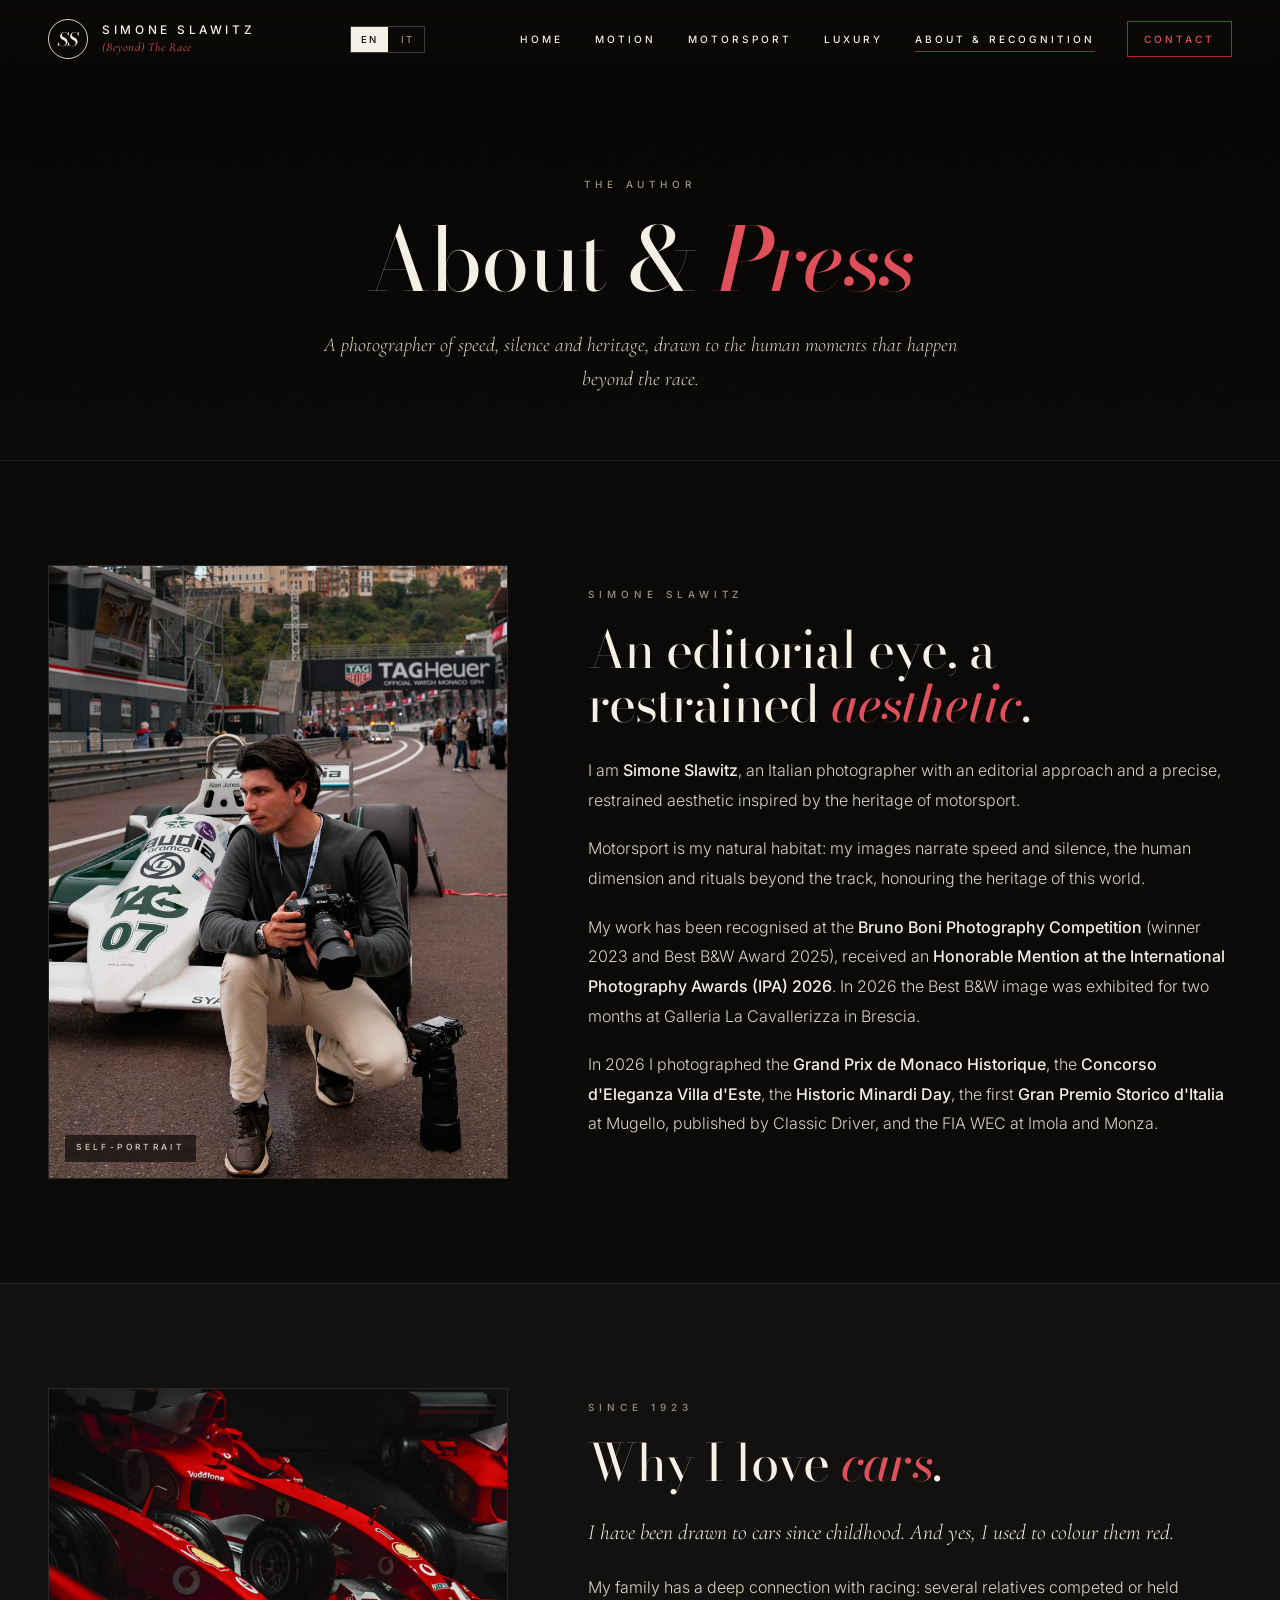
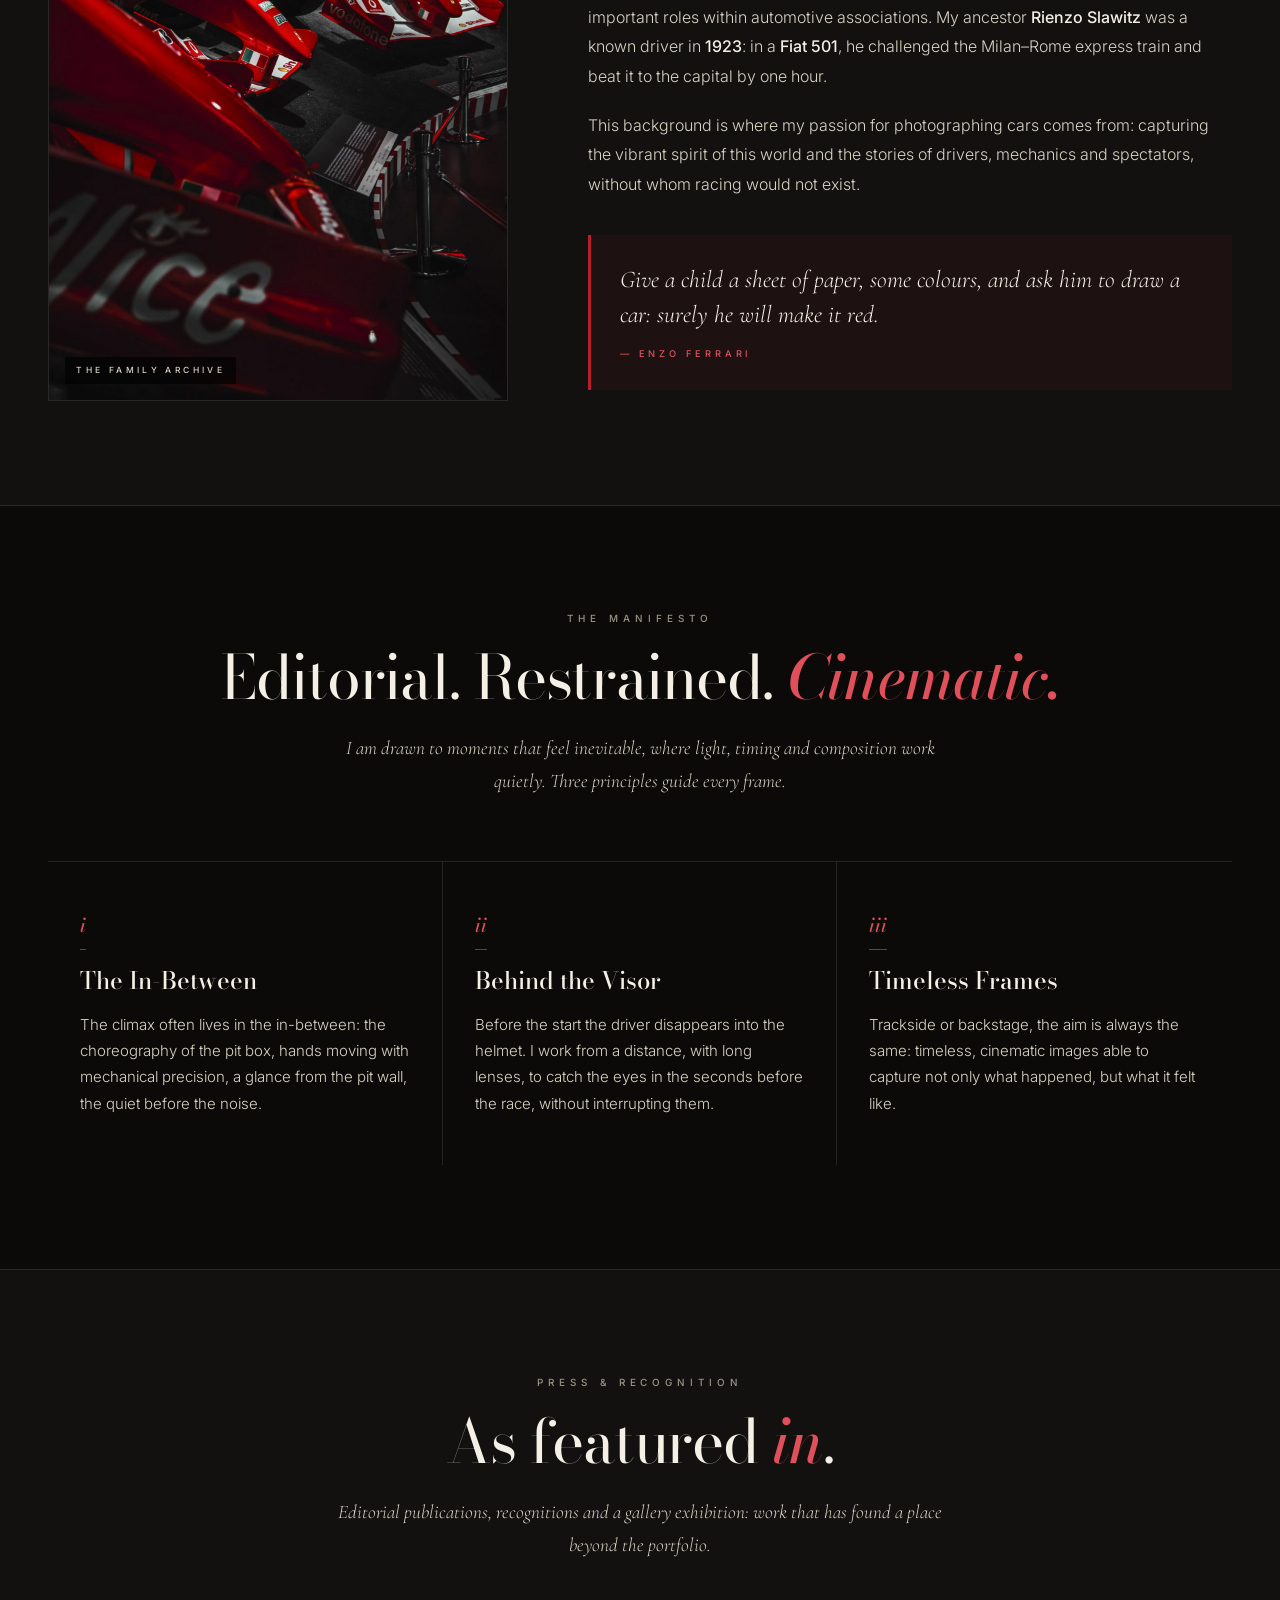
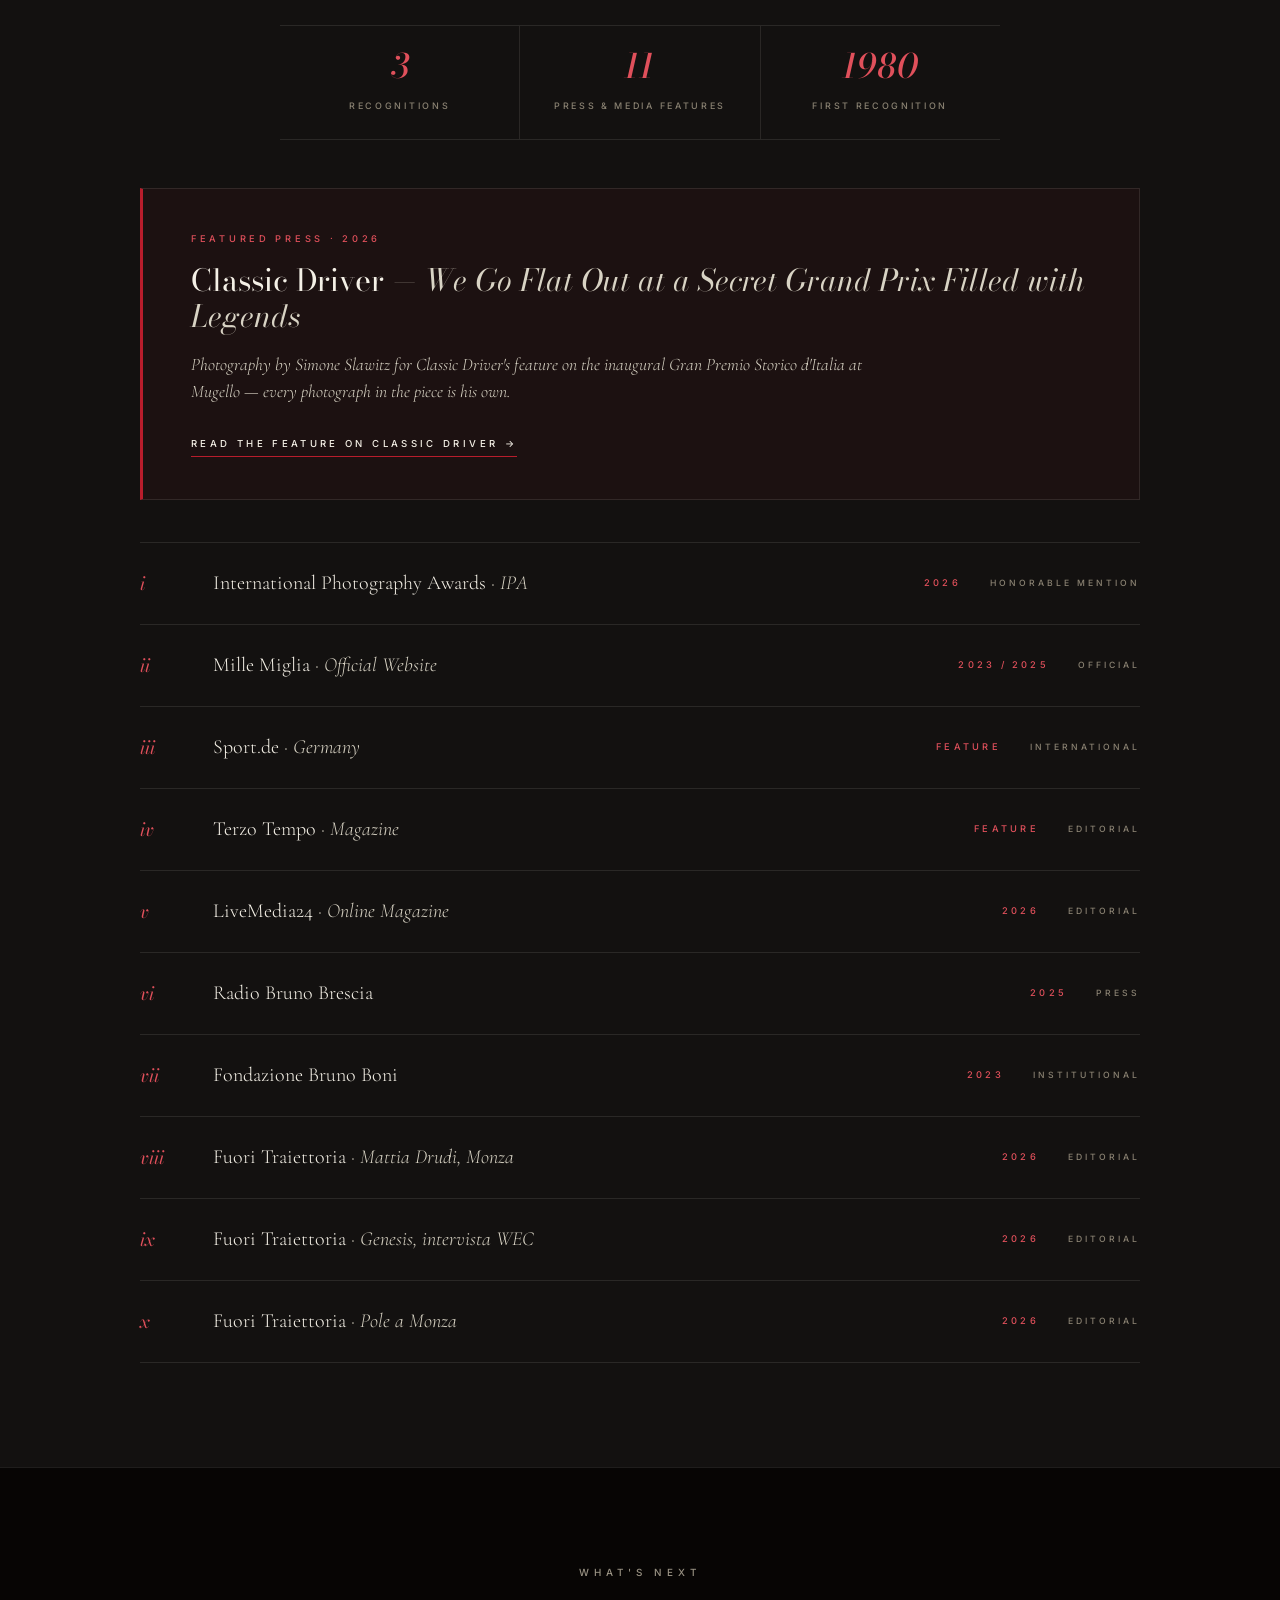
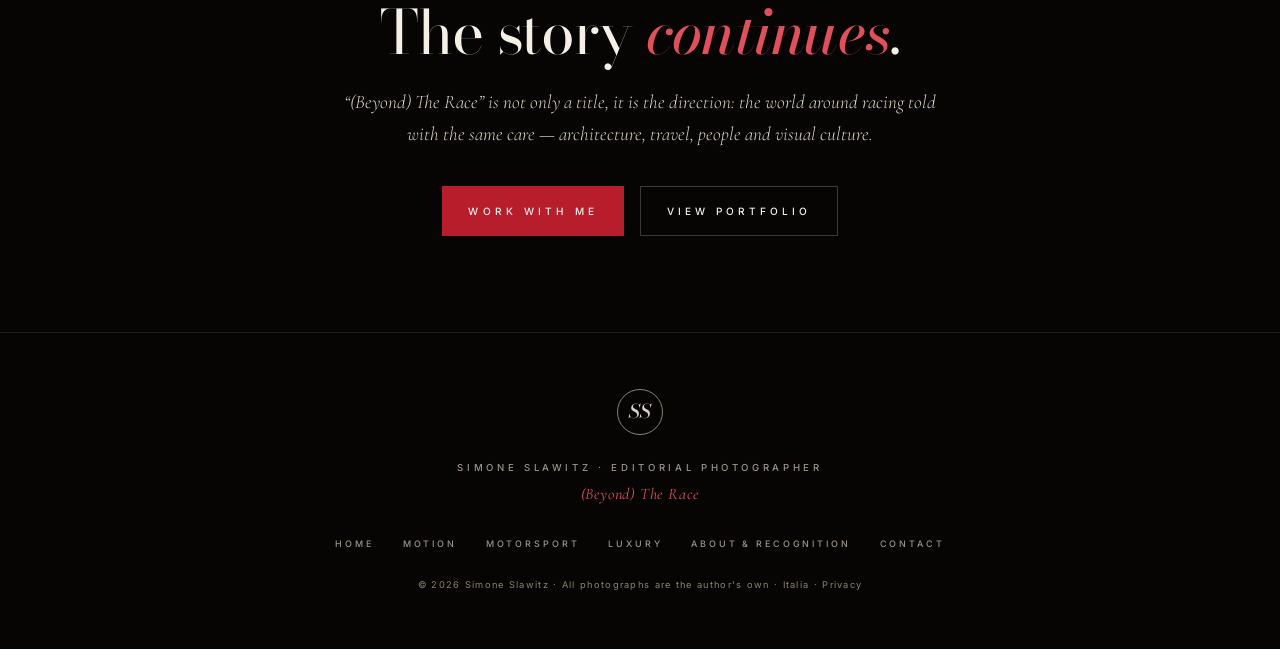
==== commit cad921fe: "Road to F4 plays on the site, no YouTube The YouTube embed is replaced by a self-hosted MP4 (720p H." ====
--- a/about.html
+++ b/about.html
@@ -54,7 +54,7 @@
 <link href="https://fonts.googleapis.com" rel="preconnect"/>
 <link crossorigin="" href="https://fonts.gstatic.com" rel="preconnect"/>
 <link href="https://fonts.googleapis.com/css2?family=Bodoni+Moda:ital,opsz,wght@0,6..96,400;0,6..96,500;1,6..96,400;1,6..96,500&amp;family=Cormorant+Garamond:ital,wght@0,400;1,400;1,500&amp;family=Inter:wght@300;400;500;600&amp;display=swap" rel="stylesheet"/>
-<link rel="stylesheet" href="style.css?v=a871fe36"/>
+<link rel="stylesheet" href="style.css?v=ecc56369"/>
 <link rel="icon" href="favicon.ico" sizes="any"/>
 <link rel="icon" href="favicon-32.png" type="image/png" sizes="32x32"/>
 <link rel="icon" href="favicon-16.png" type="image/png" sizes="16x16"/>
@@ -281,6 +281,6 @@
   </div>
 </footer>
 
-<script src="site.js?v=c91445b2"></script>
+<script src="site.js?v=d4252d04"></script>
 </body>
 </html>
--- a/style.css
+++ b/style.css
@@ -1177,3 +1177,15 @@
 @media(min-width:1101px) and (max-width:1240px){
   .nav-links{gap:1.2rem;letter-spacing:.2em}
 }
+
+/* self-hosted film player */
+.film-player{position:relative;aspect-ratio:16/9;background:#000;overflow:hidden;border:1px solid var(--line-strong)}
+.film-player--wide{max-width:1200px;margin:0 auto}
+.film-video{position:absolute;inset:0;width:100%;height:100%;object-fit:contain;background:#000;display:block}
+.film-play{
+  position:absolute;inset:0;width:100%;height:100%;padding:0;border:0;cursor:pointer;
+  background:linear-gradient(180deg,rgba(0,0,0,0) 55%,rgba(0,0,0,.35));
+}
+.film-play:focus-visible{outline:2px solid var(--rosso-text);outline-offset:-6px}
+.film-play:hover .yt-play{transform:scale(1.08);background:var(--rosso)}
+.film-player.playing .film-play,.film-player.playing .yt-dur{display:none}
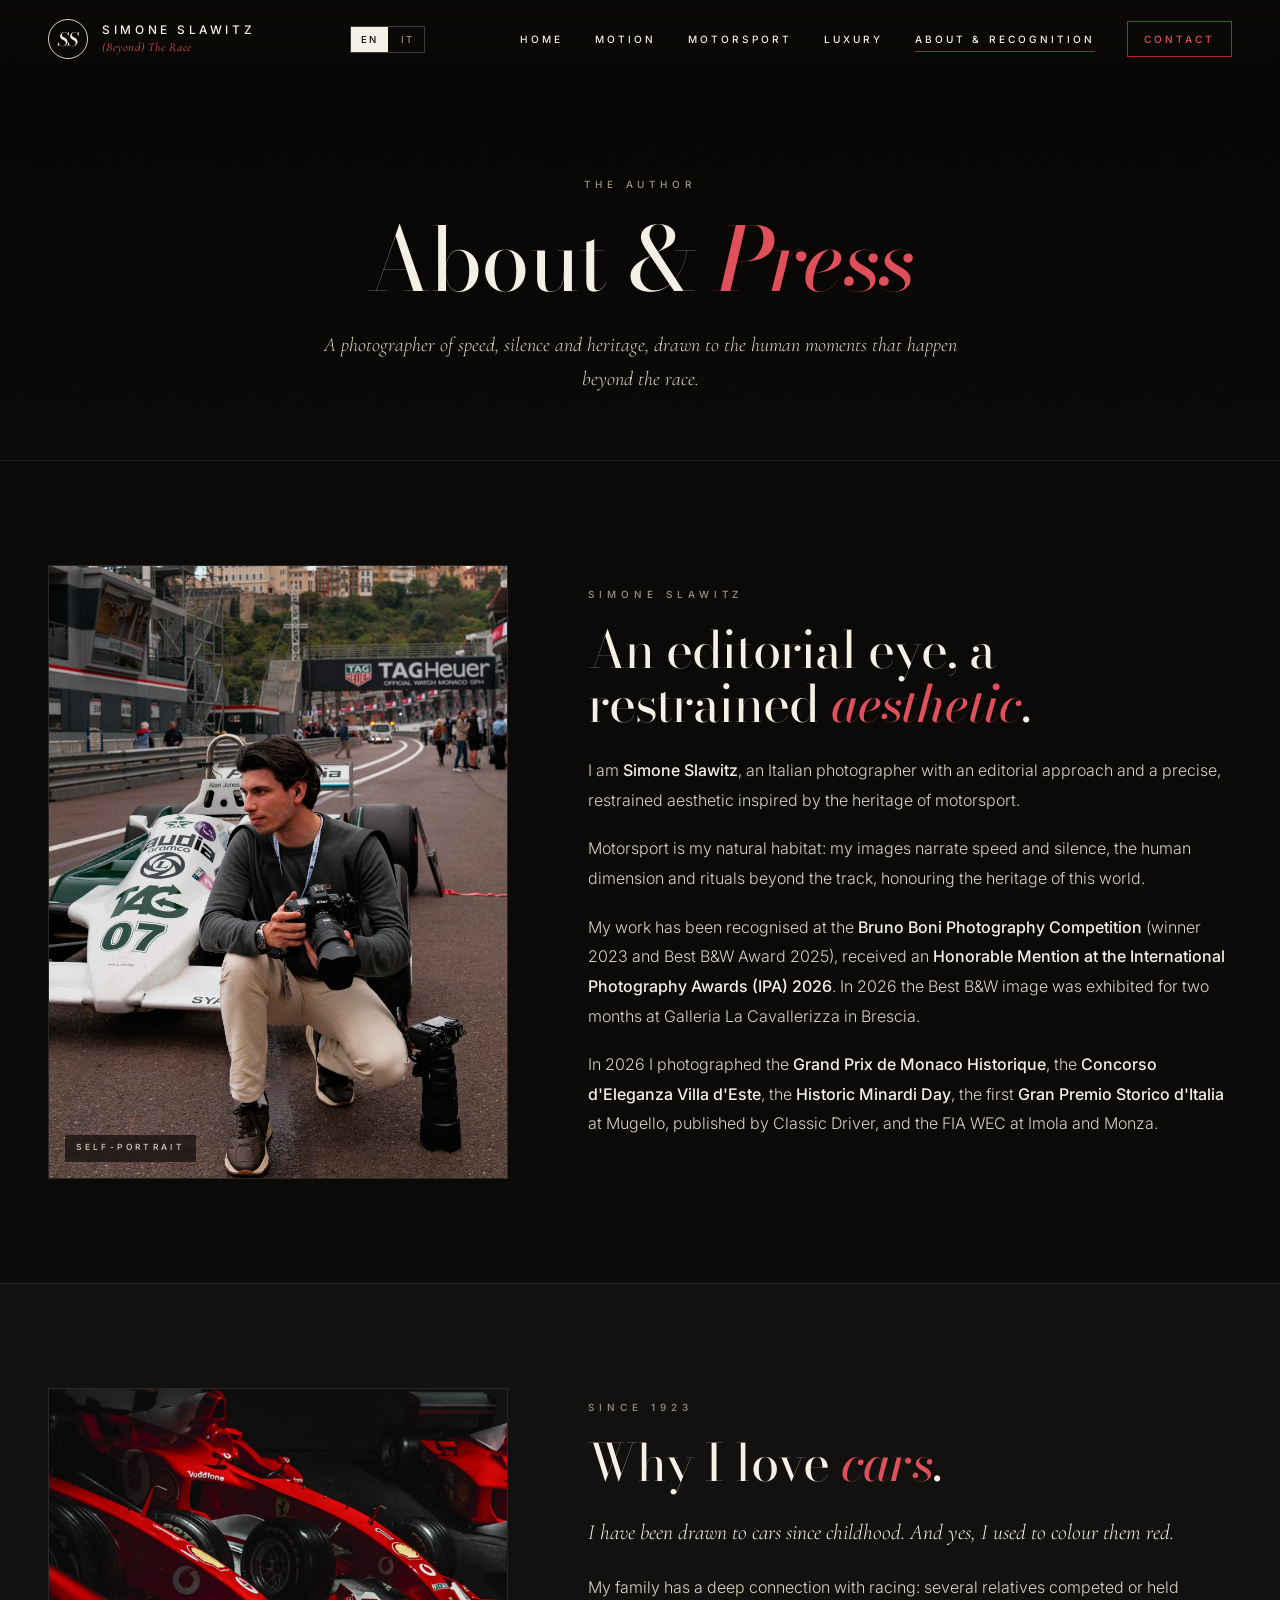
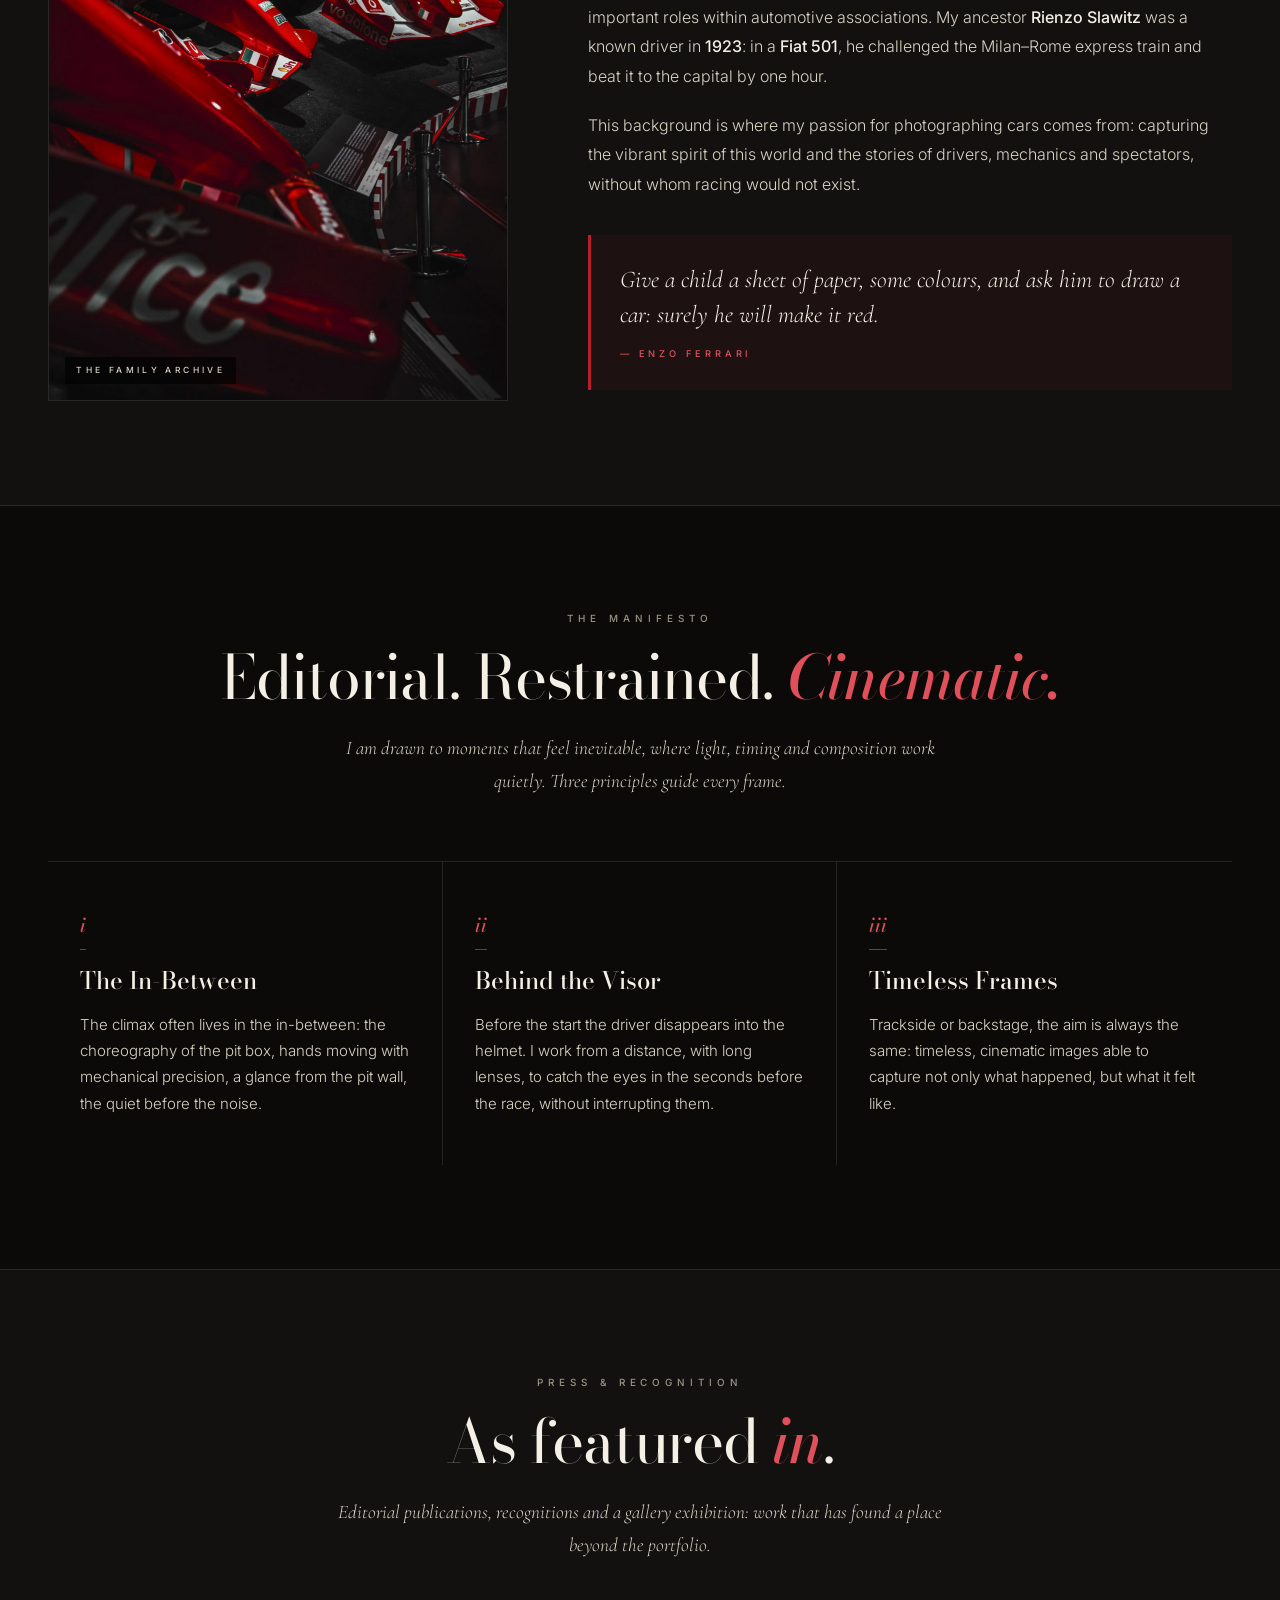
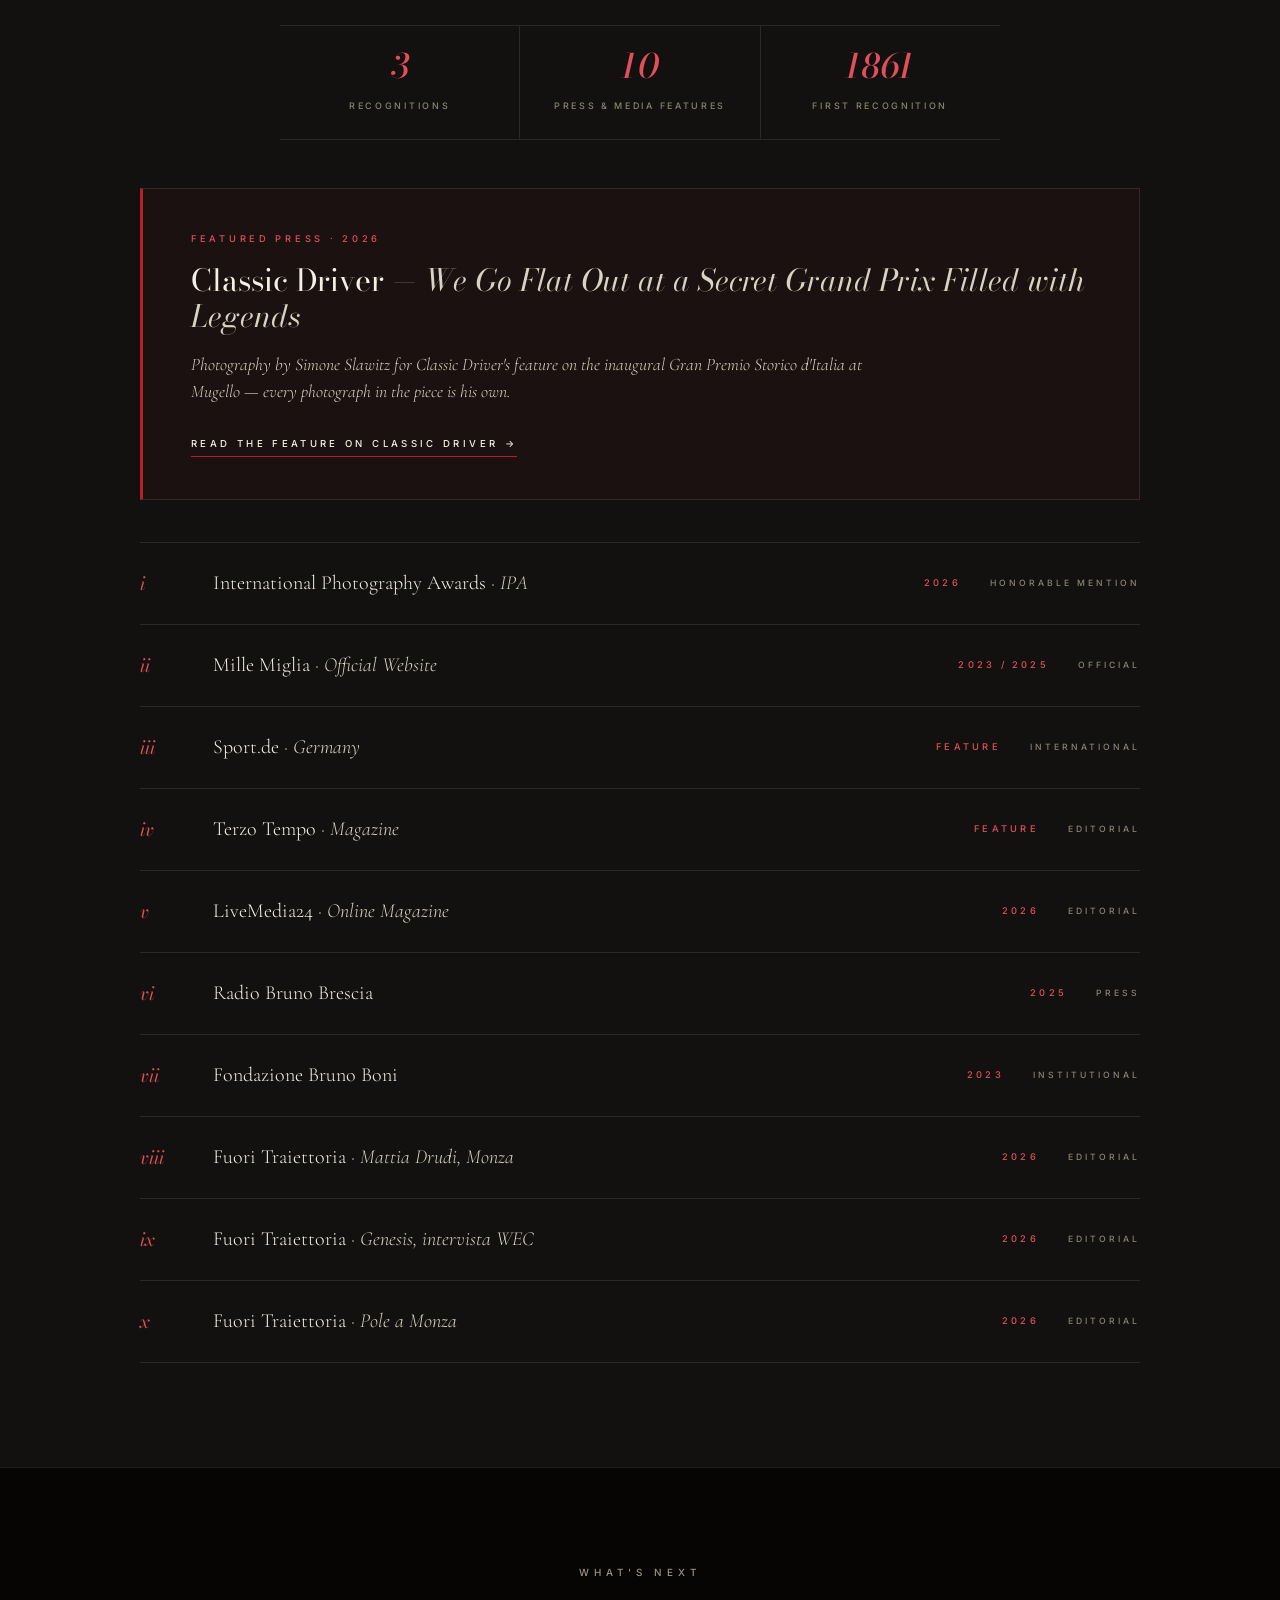
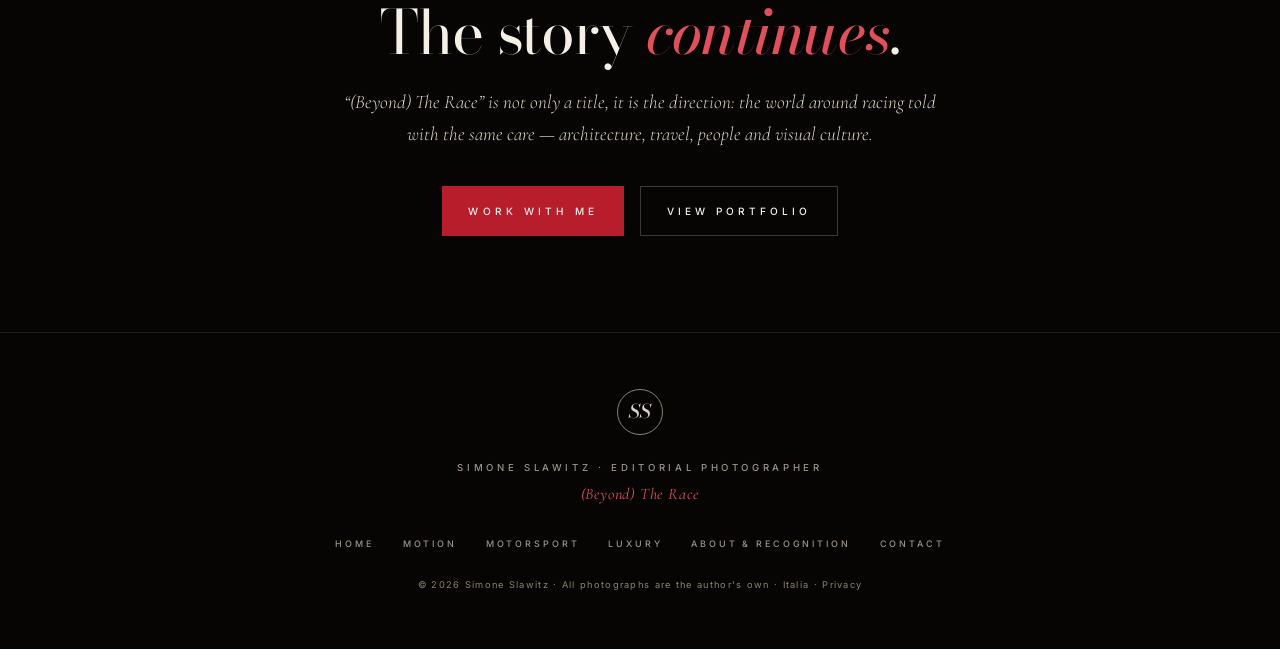
==== commit ed3c41cc: "Aggiunge gli eventi 2027 in 'Where you'll find me next' Tag degli eventi 2027 (Automotoretrò, Motor " ====
--- a/about.html
+++ b/about.html
@@ -54,7 +54,7 @@
 <link href="https://fonts.googleapis.com" rel="preconnect"/>
 <link crossorigin="" href="https://fonts.gstatic.com" rel="preconnect"/>
 <link href="https://fonts.googleapis.com/css2?family=Bodoni+Moda:ital,opsz,wght@0,6..96,400;0,6..96,500;1,6..96,400;1,6..96,500&amp;family=Cormorant+Garamond:ital,wght@0,400;1,400;1,500&amp;family=Inter:wght@300;400;500;600&amp;display=swap" rel="stylesheet"/>
-<link rel="stylesheet" href="style.css?v=ecc56369"/>
+<link rel="stylesheet" href="style.css?v=b9625c5d"/>
 <link rel="icon" href="favicon.ico" sizes="any"/>
 <link rel="icon" href="favicon-32.png" type="image/png" sizes="32x32"/>
 <link rel="icon" href="favicon-16.png" type="image/png" sizes="16x16"/>
--- a/style.css
+++ b/style.css
@@ -327,6 +327,22 @@
   color:var(--fg-muted);margin-bottom:1rem;padding-bottom:1rem;border-bottom:1px solid var(--line);
 }
 .upcoming-note{font-family:var(--italic);font-style:italic;color:var(--fg-soft);font-size:1rem;line-height:1.55}
+.upcoming-tags{max-width:1300px;margin:2.4rem auto 0}
+.upcoming-tags-label{
+  font-family:var(--sans);font-weight:500;font-size:.56rem;letter-spacing:.38em;text-transform:uppercase;
+  color:var(--fg-muted);margin-bottom:1.1rem;
+}
+.upcoming-tag-list{list-style:none;margin:0;padding:0;display:flex;flex-wrap:wrap;gap:.7rem}
+.upcoming-tag{
+  display:flex;flex-direction:column;gap:.35rem;
+  border:1px solid var(--line);background:var(--bg);padding:.8rem 1.1rem;
+  transition:border-color .3s;
+}
+.upcoming-tag:hover{border-color:var(--rosso)}
+.upcoming-tag-name{font-family:var(--serif);font-size:1.05rem;line-height:1.15}
+.upcoming-tag-meta{
+  font-family:var(--sans);font-weight:500;font-size:.52rem;letter-spacing:.3em;text-transform:uppercase;color:var(--rosso-text);
+}
 
 /* ---------- PRESS ---------- */
 .press-stats{
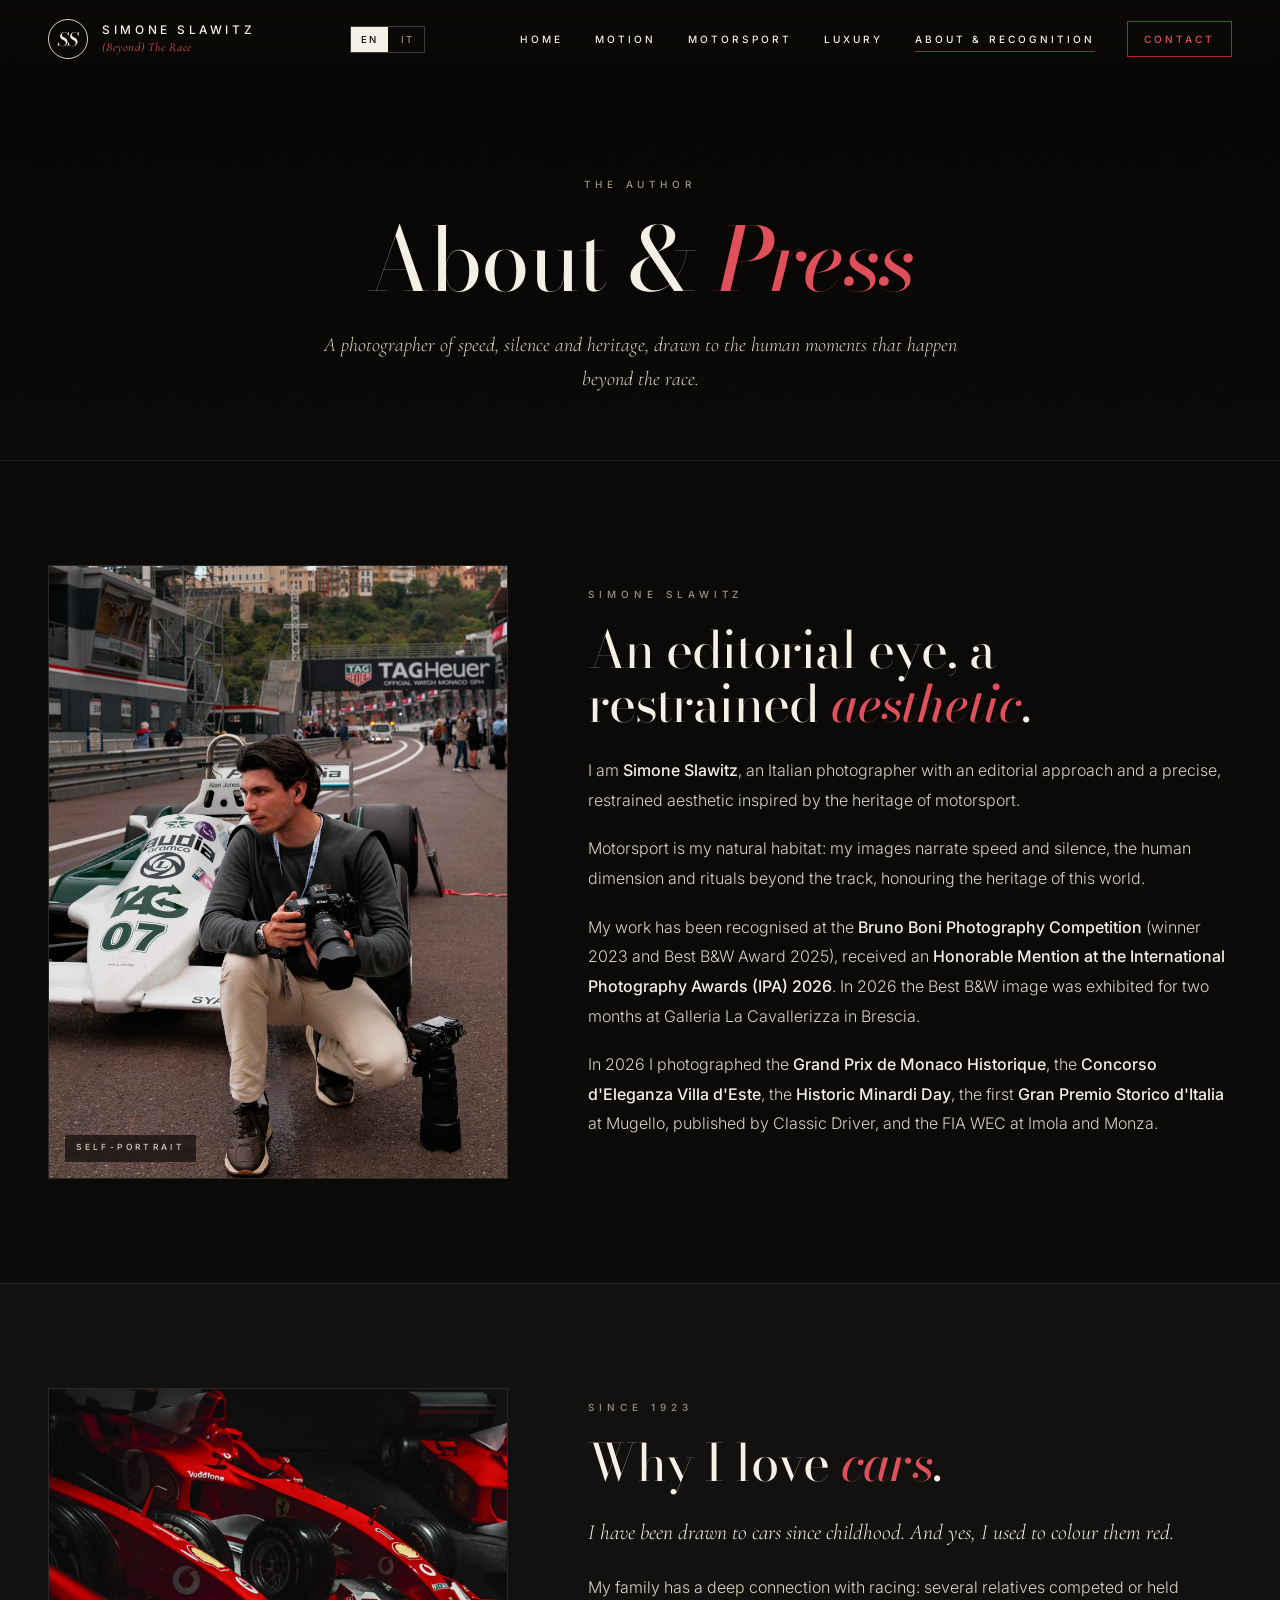
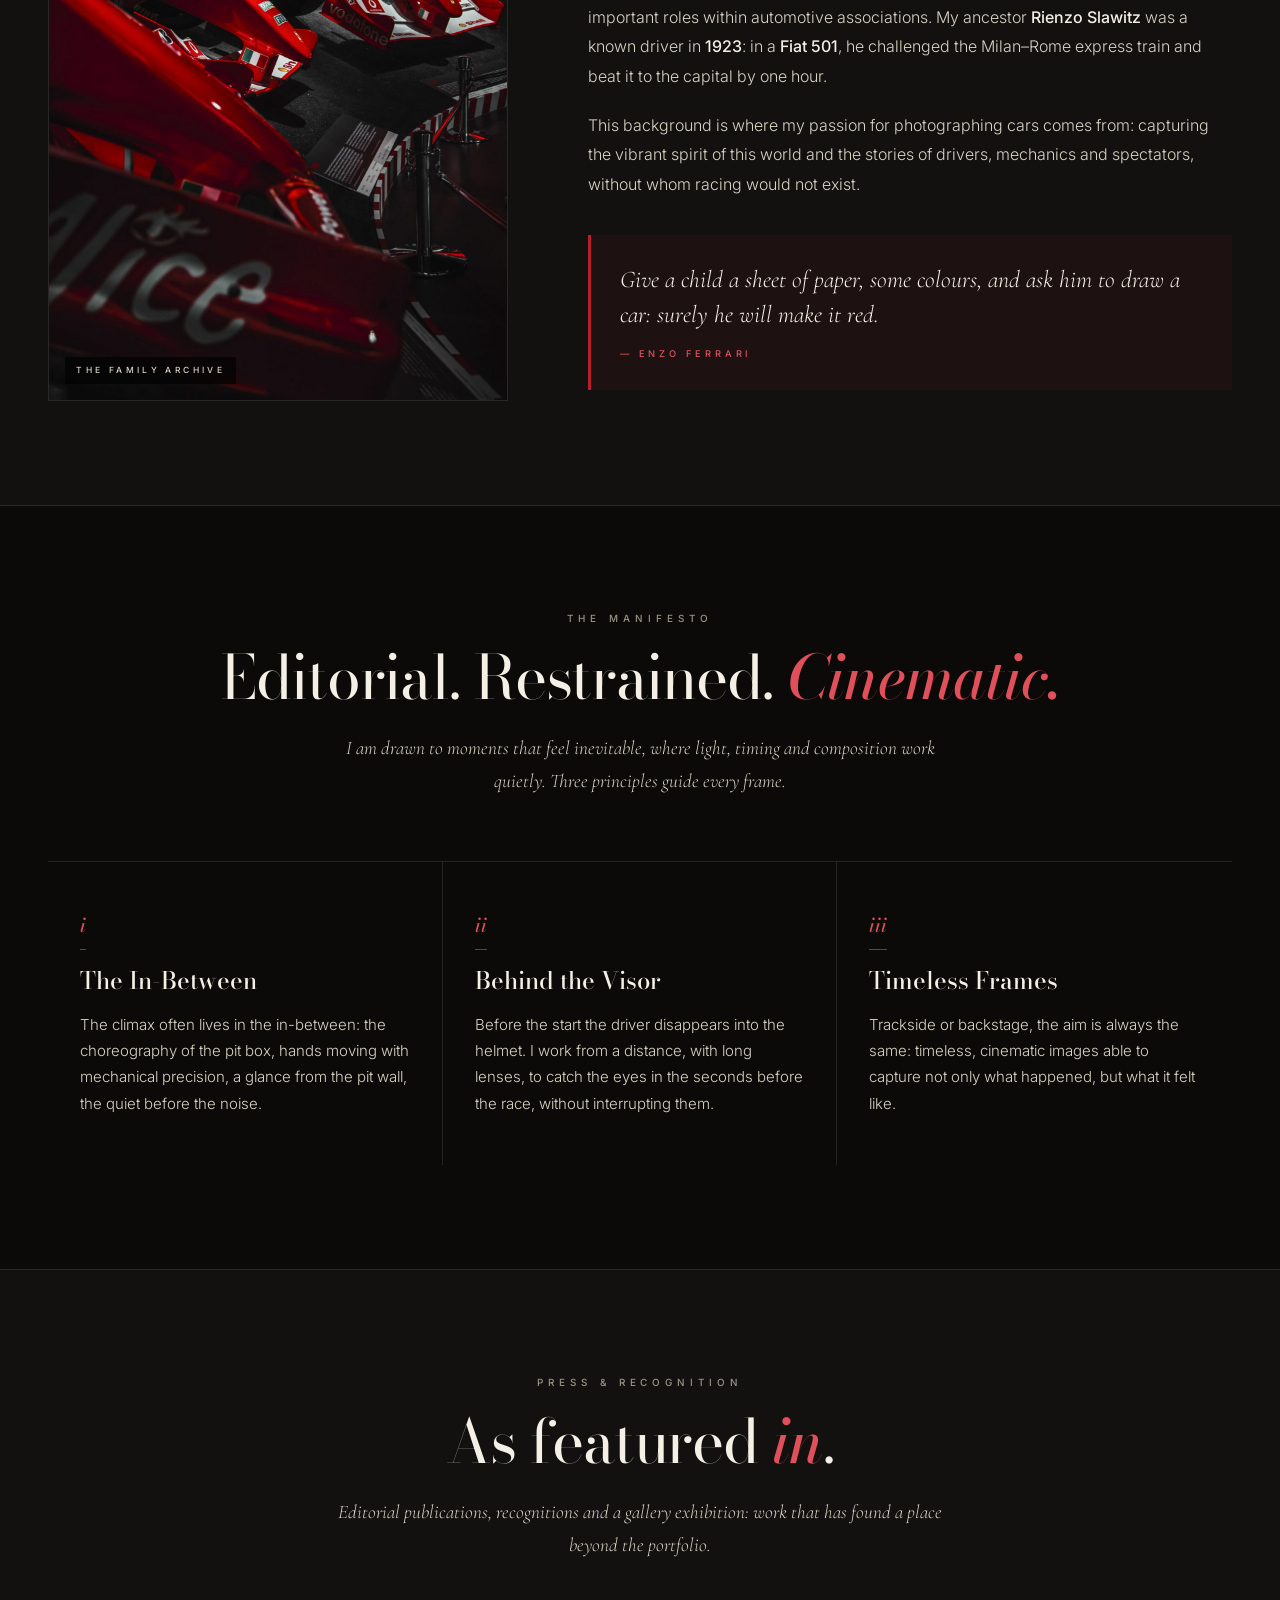
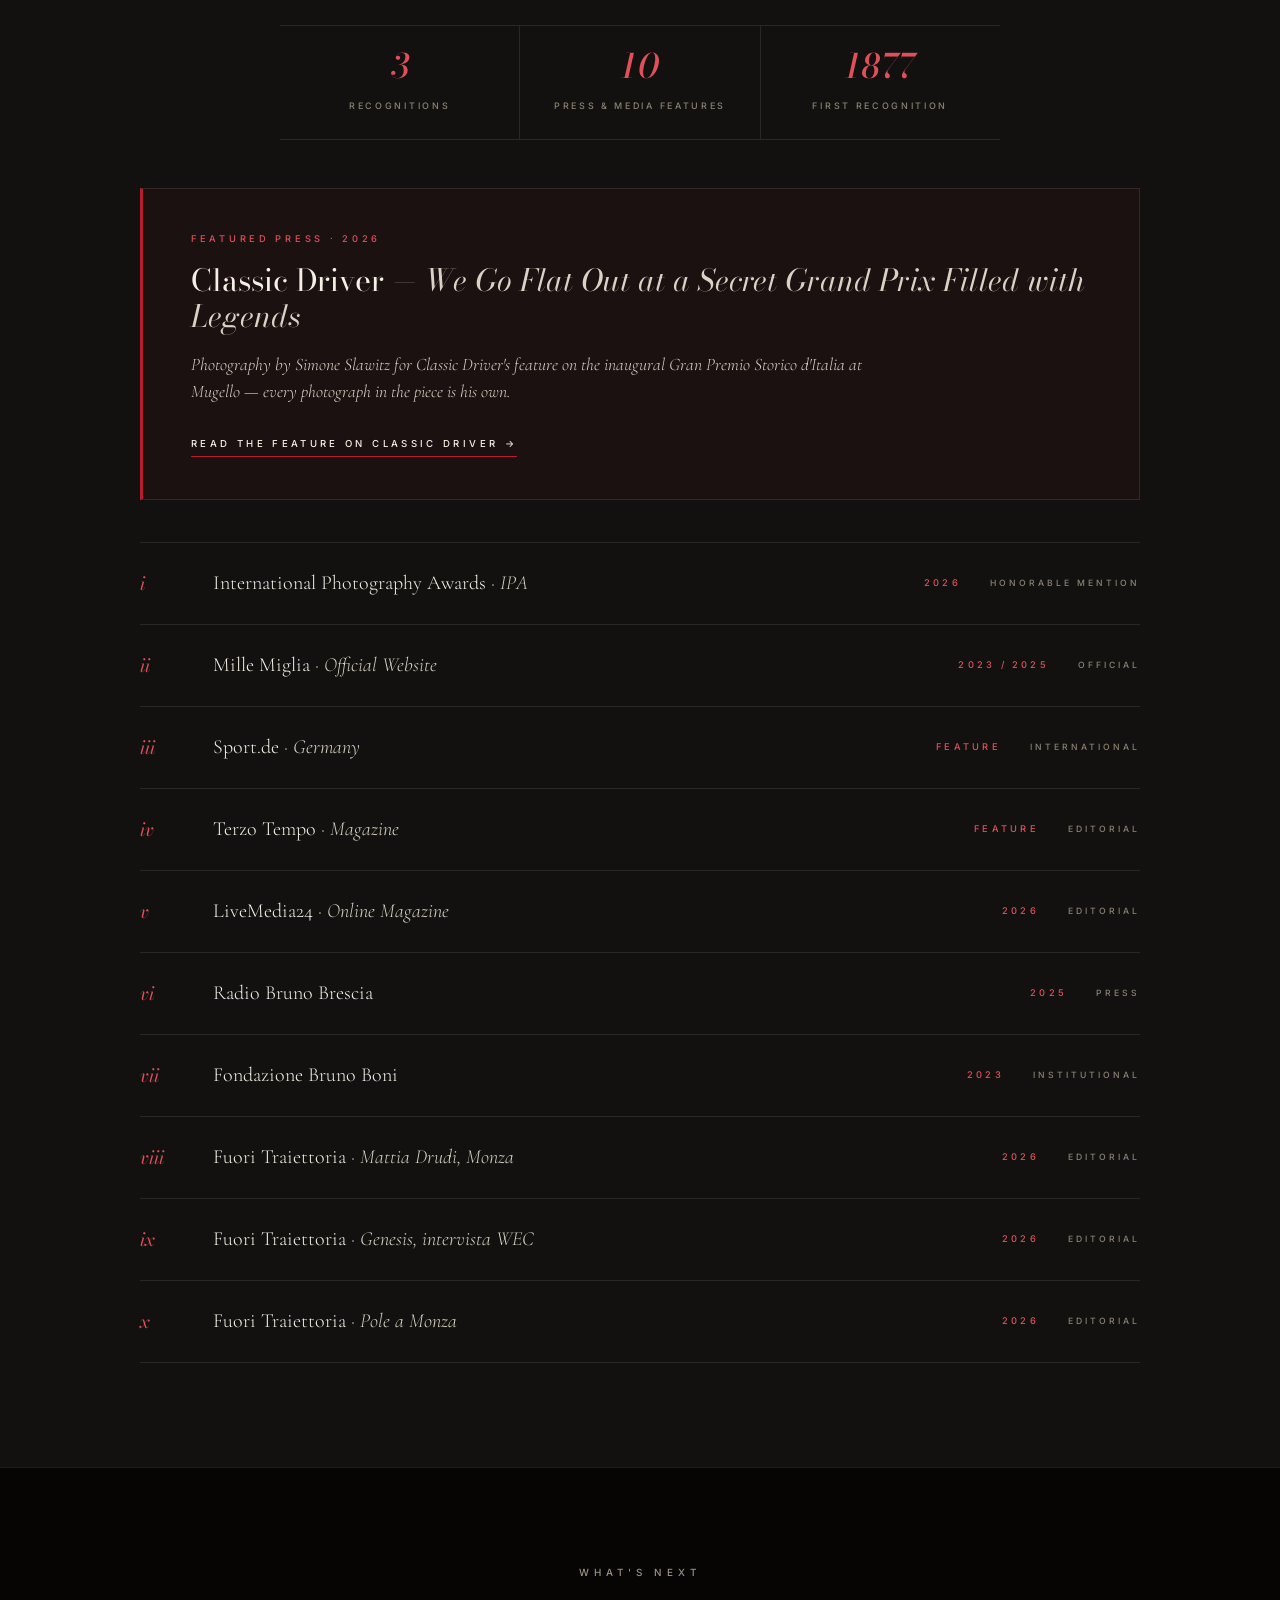
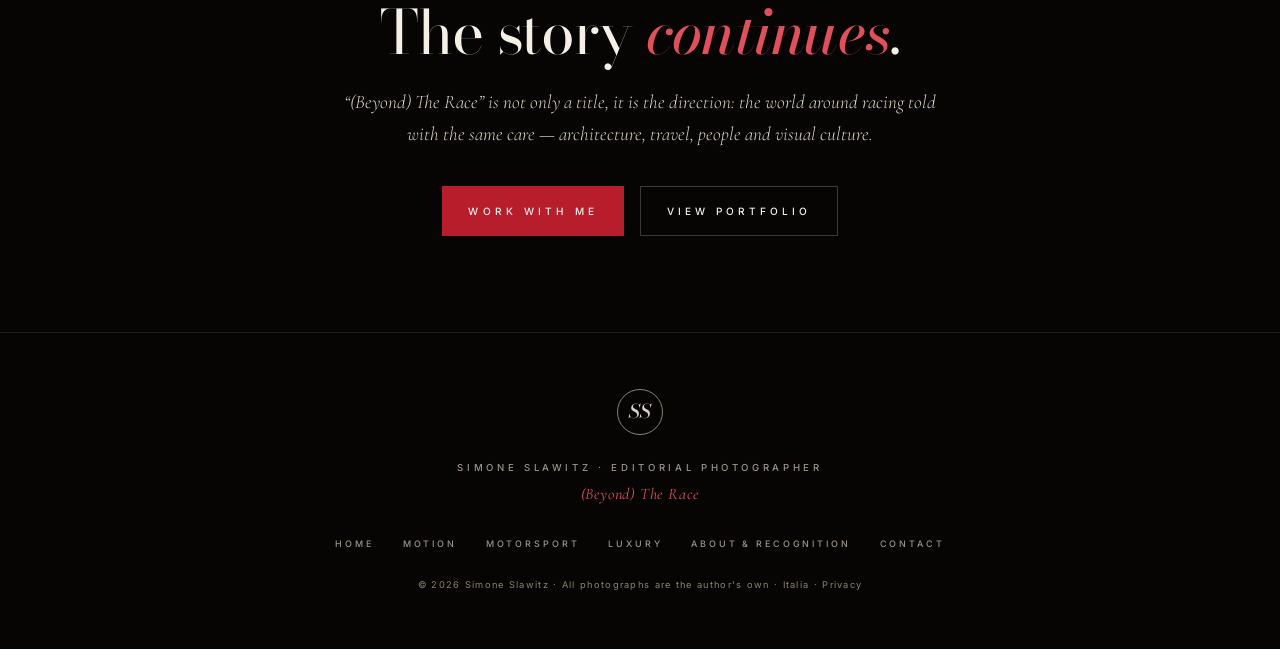
==== commit 1982465b: "Hero: remove service line, refine laurels with hairline dividers and calmer spacing" ====
--- a/about.html
+++ b/about.html
@@ -54,7 +54,7 @@
 <link href="https://fonts.googleapis.com" rel="preconnect"/>
 <link crossorigin="" href="https://fonts.gstatic.com" rel="preconnect"/>
 <link href="https://fonts.googleapis.com/css2?family=Bodoni+Moda:ital,opsz,wght@0,6..96,400;0,6..96,500;1,6..96,400;1,6..96,500&amp;family=Cormorant+Garamond:ital,wght@0,400;1,400;1,500&amp;family=Inter:wght@300;400;500;600&amp;display=swap" rel="stylesheet"/>
-<link rel="stylesheet" href="style.css?v=b9625c5d"/>
+<link rel="stylesheet" href="style.css?v=7a75ed6d"/>
 <link rel="icon" href="favicon.ico" sizes="any"/>
 <link rel="icon" href="favicon-32.png" type="image/png" sizes="32x32"/>
 <link rel="icon" href="favicon-16.png" type="image/png" sizes="16x16"/>
--- a/style.css
+++ b/style.css
@@ -948,17 +948,18 @@
 /* hero laurels */
 .hero-laurels{
   display:flex;justify-content:center;align-items:center;flex-wrap:wrap;
-  gap:.6rem 2.2rem;margin:-1.4rem auto 2.6rem;
-}
-.laurel{display:flex;align-items:center;gap:.45rem;color:var(--fg)}
+  gap:.6rem 0;margin:2.2rem auto 2.8rem;
+}
+.laurel{display:flex;align-items:center;gap:.7rem;color:var(--fg);padding:0 2.4rem;position:relative}
+.laurel+.laurel::before{content:"";position:absolute;left:0;top:50%;height:2.6rem;transform:translateY(-50%);width:1px;background:linear-gradient(transparent,rgba(201,169,106,.45),transparent)}
 .laurel:hover{opacity:1}
 .laurel:hover .laurel-name{color:var(--fg)}
-.laurel-svg{width:18px;height:36px;color:#c9a96a;flex-shrink:0;opacity:.9}
+.laurel-svg{width:16px;height:32px;color:#c9a96a;flex-shrink:0;opacity:.7}
 .laurel-svg.flip{transform:scaleX(-1)}
 .laurel-text{display:flex;flex-direction:column;align-items:center;line-height:1.15;text-shadow:0 2px 10px rgba(0,0,0,.6)}
-.laurel-year{font-family:var(--serif);font-style:italic;font-size:1.25rem;color:#e3cf9f}
+.laurel-year{font-family:var(--serif);font-style:italic;font-size:1.45rem;color:#e3cf9f;letter-spacing:.02em}
 .laurel-name{
-  font-family:var(--sans);font-weight:500;font-size:.56rem;letter-spacing:.24em;
+  font-family:var(--sans);font-weight:500;font-size:.54rem;letter-spacing:.3em;margin-top:.1rem;
   text-transform:uppercase;color:var(--fg);white-space:nowrap;transition:color .3s;
 }
 .laurel-org{
@@ -1154,7 +1155,8 @@
   .visor-strip{grid-template-columns:repeat(2,1fr)}
 }
 @media(max-width:920px){
-  .hero-laurels{gap:.8rem 1.4rem;margin:-1rem auto 2rem}
+  .hero-laurels{gap:.8rem 0;margin:1.6rem auto 2rem}
+  .laurel{padding:0 1.2rem}
   .laurel-name{font-size:.46rem;letter-spacing:.2em}
   .laurel-org{font-size:.8rem}
   .offer-grid{grid-template-columns:1fr}
@@ -1165,7 +1167,9 @@
   .award-frame:nth-child(1),.award-frame:nth-child(2){margin:0}
 }
 @media(max-width:600px){
-  .hero-laurels{flex-direction:column;gap:.9rem}
+  .hero-laurels{flex-direction:column;gap:1.1rem}
+  .laurel{padding:0}
+  .laurel+.laurel::before{display:none}
   .laurel-org{white-space:normal;text-align:center;font-size:.78rem}
   .recognition-images{gap:.7rem}
   .award-cap{padding:2rem .8rem .8rem}
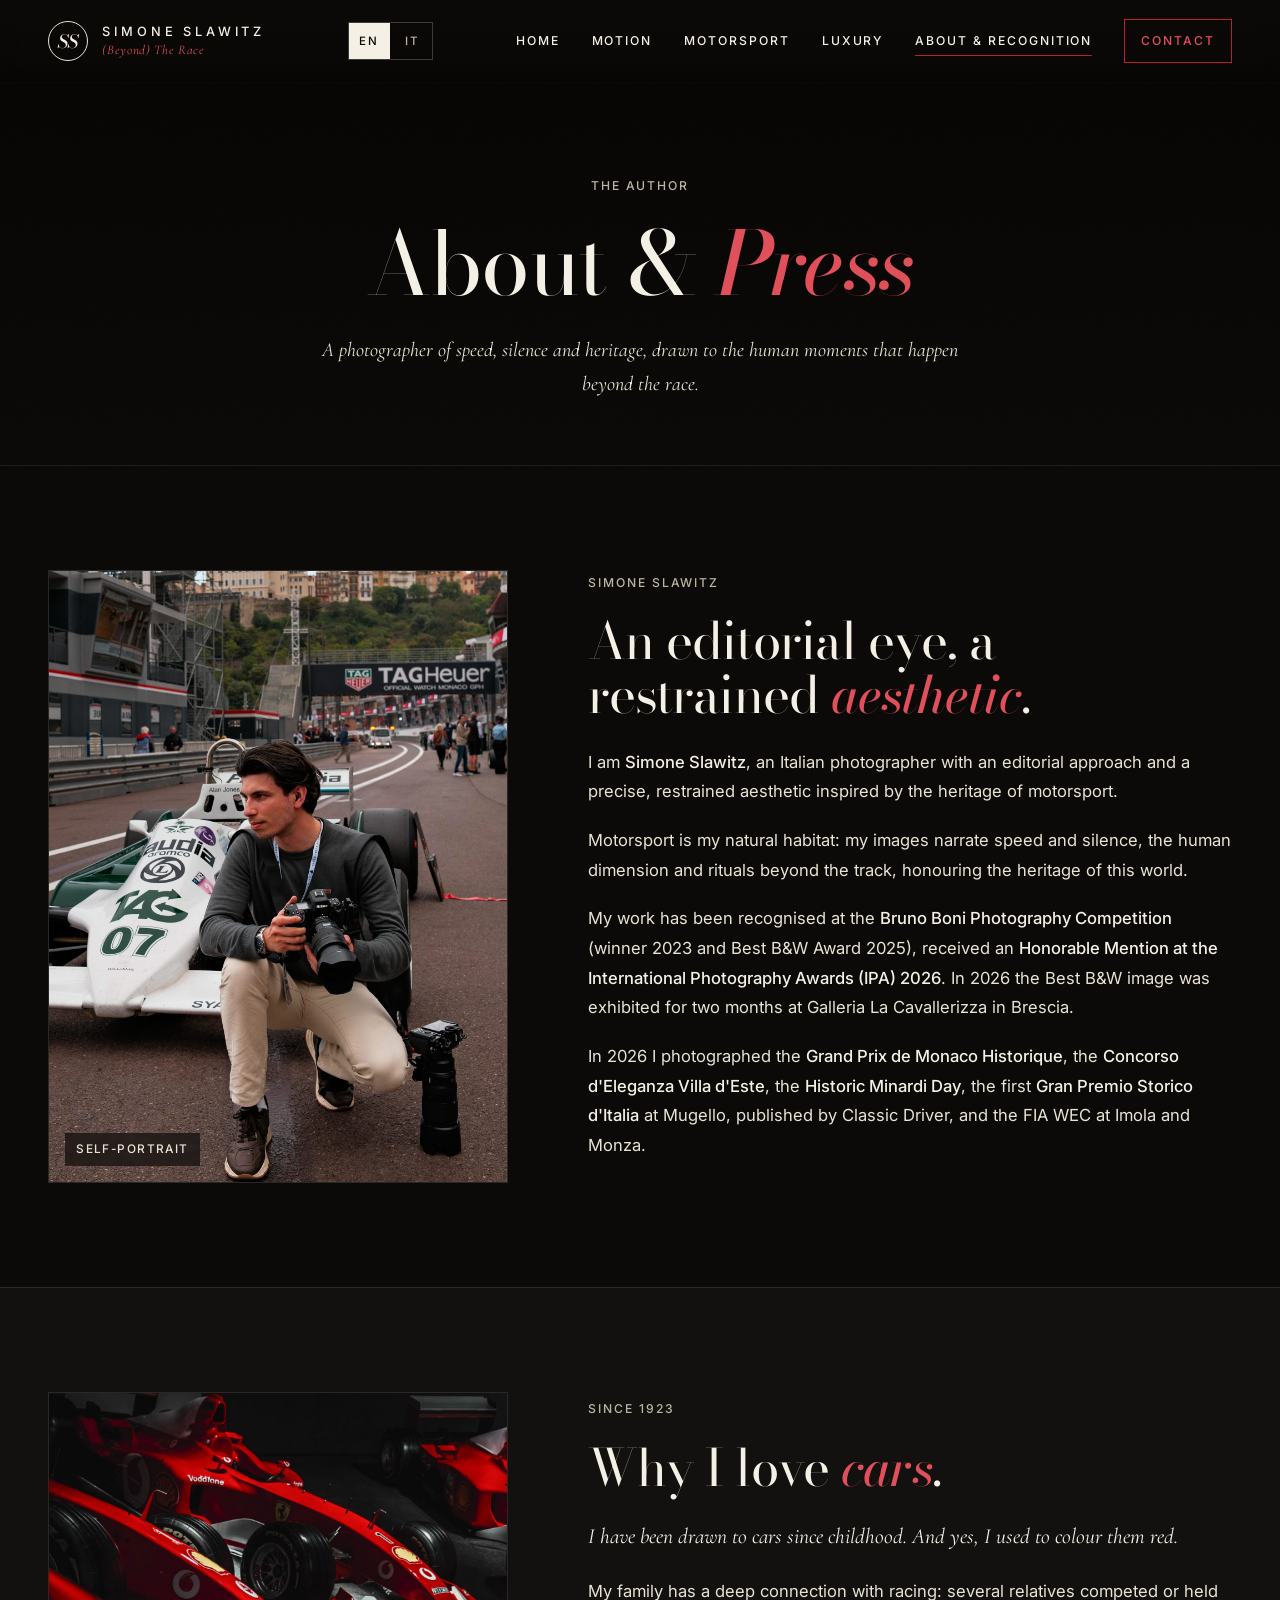
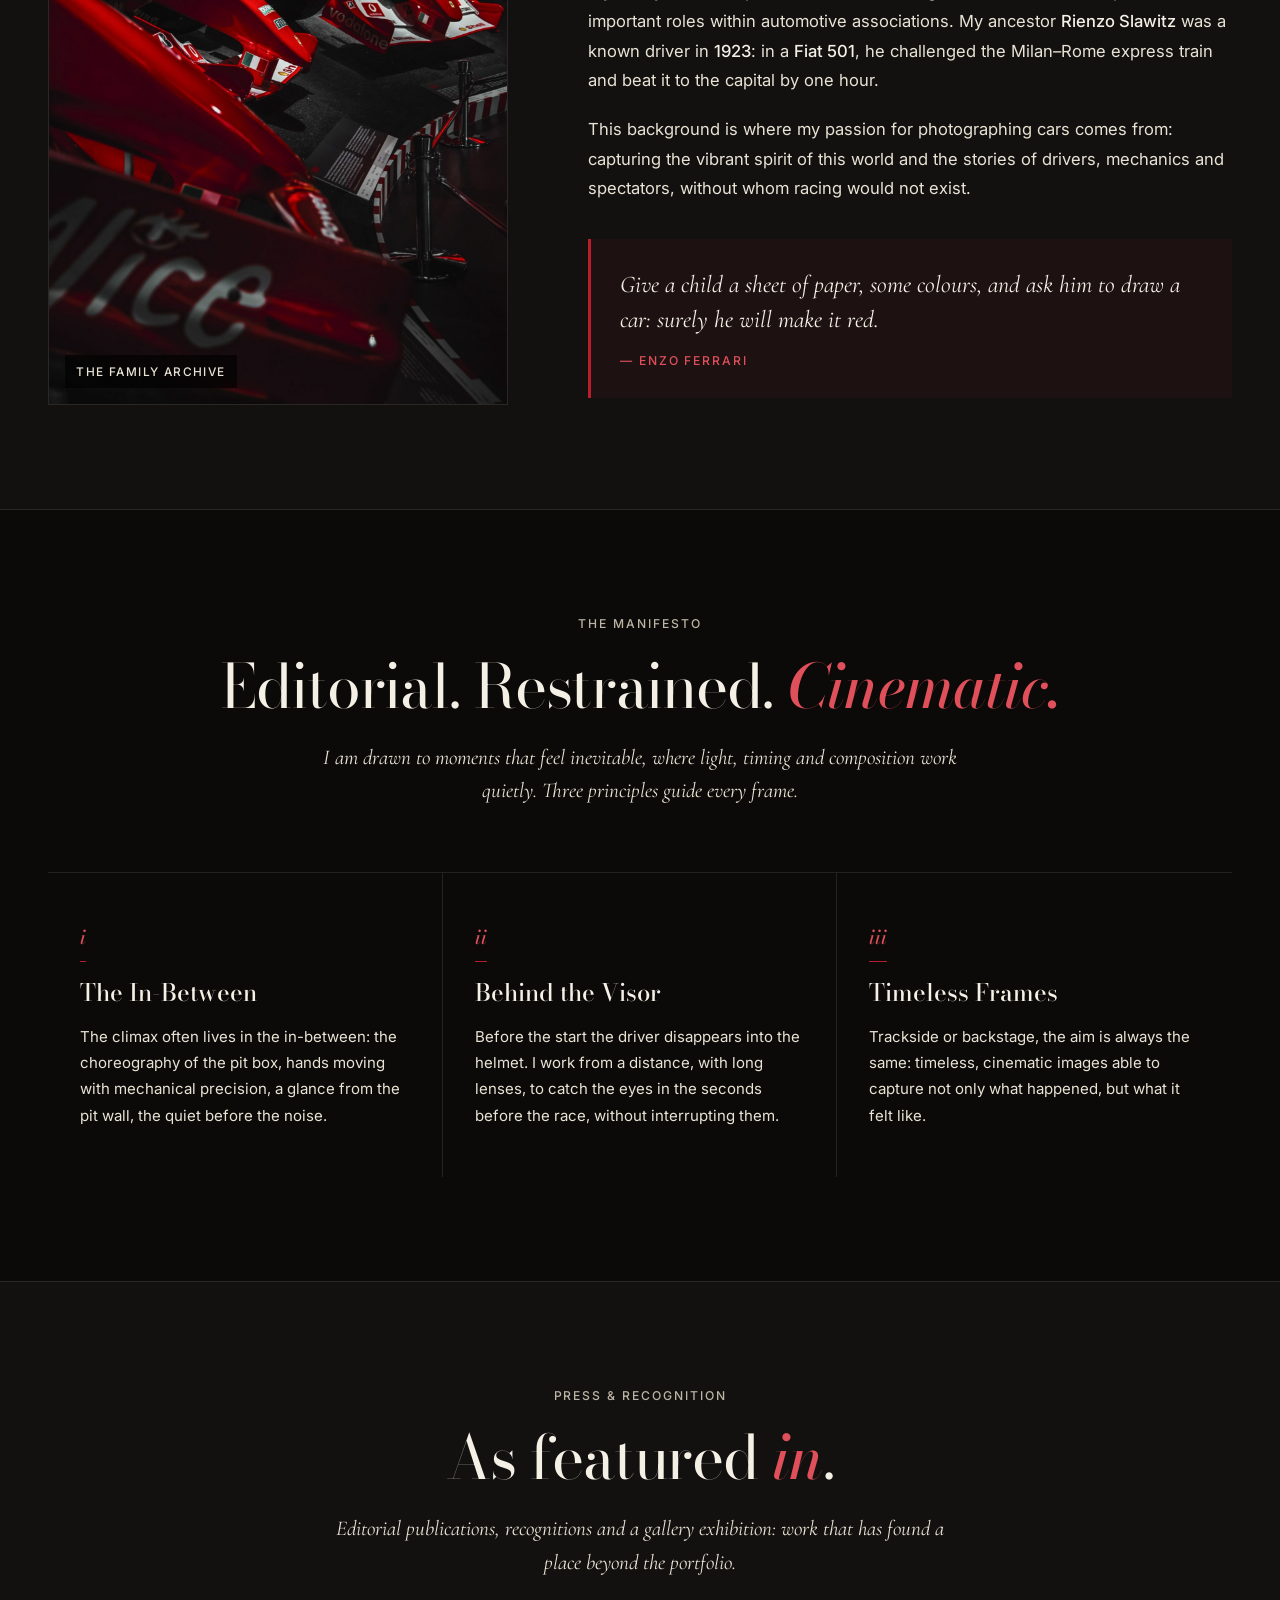
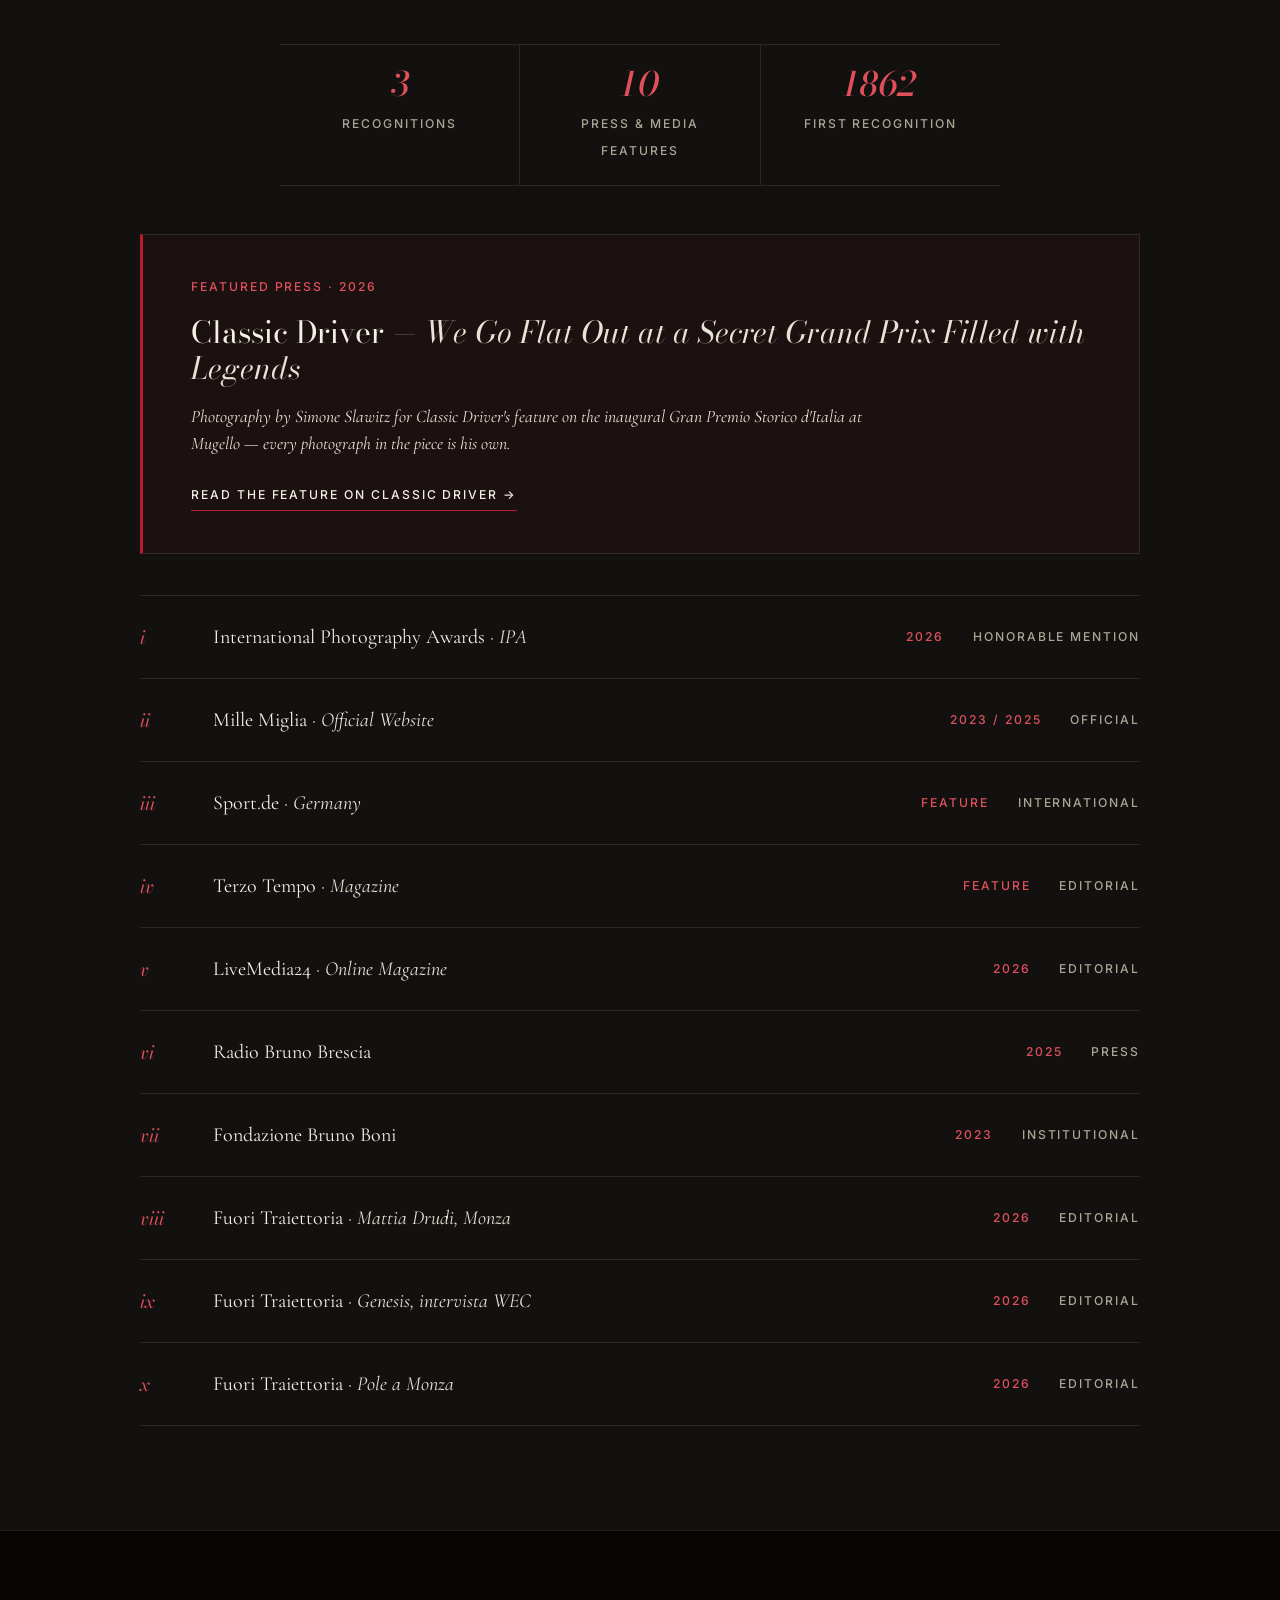
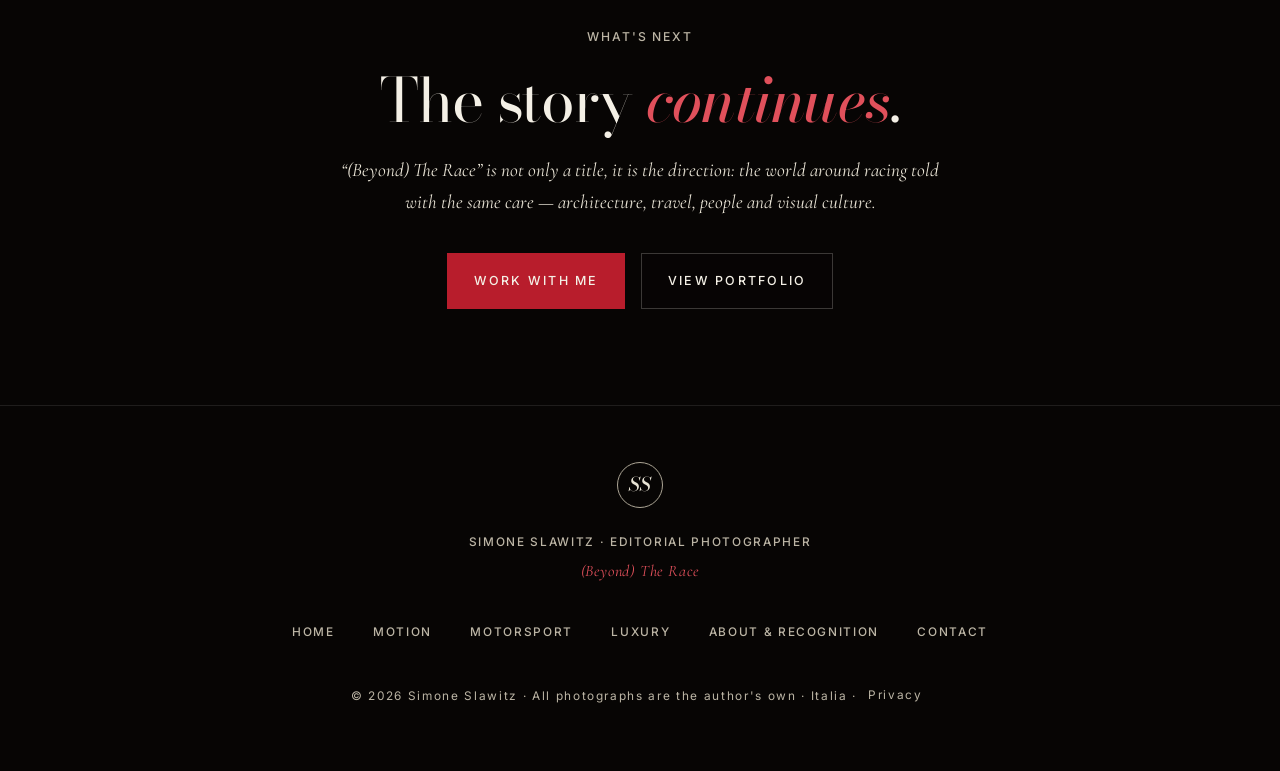
==== commit deadcc33: "Readability pass: 12px label floor, heavier body text, brighter muted greys, larger serif italics, 4" ====
--- a/about.html
+++ b/about.html
@@ -54,7 +54,7 @@
 <link href="https://fonts.googleapis.com" rel="preconnect"/>
 <link crossorigin="" href="https://fonts.gstatic.com" rel="preconnect"/>
 <link href="https://fonts.googleapis.com/css2?family=Bodoni+Moda:ital,opsz,wght@0,6..96,400;0,6..96,500;1,6..96,400;1,6..96,500&amp;family=Cormorant+Garamond:ital,wght@0,400;1,400;1,500&amp;family=Inter:wght@300;400;500;600&amp;display=swap" rel="stylesheet"/>
-<link rel="stylesheet" href="style.css?v=7a75ed6d"/>
+<link rel="stylesheet" href="style.css?v=bc1e0edf"/>
 <link rel="icon" href="favicon.ico" sizes="any"/>
 <link rel="icon" href="favicon-32.png" type="image/png" sizes="32x32"/>
 <link rel="icon" href="favicon-16.png" type="image/png" sizes="16x16"/>
--- a/style.css
+++ b/style.css
@@ -1209,3 +1209,83 @@
 .film-play:focus-visible{outline:2px solid var(--rosso-text);outline-offset:-6px}
 .film-play:hover .yt-play{transform:scale(1.08);background:var(--rosso)}
 .film-player.playing .film-play,.film-player.playing .yt-dur{display:none}
+
+/* ============================================================
+   Readability pass · 2026-11
+   Floor for micro labels, heavier body weight, brighter muted
+   greys, bigger Cormorant, 44px touch targets.
+   ============================================================ */
+:root{
+  --fg-soft:#e8e3d5;
+  --fg-dim:#bcb5a5;
+  --fg-muted:#aca595;
+}
+body{font-weight:400;line-height:1.7;text-rendering:optimizeLegibility}
+p,li{font-weight:400}
+.section-desc,.recognition-lead,.lead,.upcoming-note,.press-feature-desc,.event-quote span:first-child,.split-text p{font-weight:400}
+
+/* body copy */
+.event-info p,.split-text p,.service-card p,.offer-grid p,.process p,.film-brief p,.contact-direct p,.prose p,.prose li{
+  font-size:1.04rem;line-height:1.78;
+}
+.event-info p{max-width:62ch}
+/* Cormorant reads small: lift it */
+.section-desc,.lead{font-size:1.32rem;line-height:1.6}
+.recognition-lead{font-size:1.24rem;line-height:1.65}
+.upcoming-note{font-size:1.18rem;line-height:1.55}
+.laurel-org{font-size:1rem;color:var(--fg-soft)}
+.event-quote span:first-child{font-size:1.3rem;line-height:1.5}
+
+/* micro labels: nothing under 12px, calmer tracking */
+.kicker,.event-chapter,.event-loc,.service-kicker,.form-eyebrow,.contact-direct .lbl,.contact-form label,
+.upcoming-date,.upcoming-loc,.upcoming-tags-label,.press-feature-eyebrow,.press-stat-label,.press-year,.press-tag,
+.direction-link,.offer-link,.service-strip span,.quote-attr,.event-quote-attr,.social-platform,.study-tag,.study-meta,
+.motion-field .motion-kicker,.film-facts span,.trust-line,.carousel-counter,.press-feature-link,.seal-meta{
+  font-size:.76rem;letter-spacing:.16em;
+}
+.figcap-meta,.archive-no,.award-ribbon,.award-ribbon strong,.upcoming-tag-meta,.aw-org,.award-cap span,.yt-dur,
+.gallery-lightbox-meta,.gallery-lightbox-count,.split-image .plate,.study-hint,.service-list li{
+  font-size:.74rem;letter-spacing:.12em;
+}
+.laurel-name{font-size:.68rem;letter-spacing:.22em}
+.hero-meta,.hero-meta span,.colophon-fineprint,.footer-nav,.colophon-text{font-size:.74rem;letter-spacing:.14em}
+.nav-links a,.nav-links{font-size:.76rem;letter-spacing:.16em}
+.brand-name{font-size:.8rem}.brand-name small{font-size:.82rem}
+.btn,.form-submit{font-size:.78rem;letter-spacing:.18em}
+.lang-switch button{font-size:.72rem}
+.upcoming-tag-name{font-size:1.05rem}
+.contact-form input,.contact-form select,.contact-form textarea{font-size:1rem}
+
+/* colours that carried info but were too dim */
+.upcoming-loc,.upcoming-tags-label,.event-loc,.colophon-fineprint,.aw-org,.hero-meta,.footer-nav a{color:var(--fg-dim)}
+
+/* touch + focus */
+.btn,.form-submit,.nav-cta{min-height:44px;display:inline-flex;align-items:center;justify-content:center}
+.footer-nav a{padding:.5rem .3rem}
+:focus-visible{outline:2px solid #e3cf9f;outline-offset:3px;border-radius:2px}
+
+@media(max-width:920px){
+  .laurel-name{font-size:.64rem;letter-spacing:.18em}
+  .laurel-org{font-size:.95rem}
+  .section-desc,.lead{font-size:1.22rem}
+  .event-info p,.split-text p{font-size:1.02rem}
+}
+@media(max-width:600px){
+  .kicker,.event-chapter,.upcoming-date{letter-spacing:.14em}
+  .hero-meta span{font-size:.7rem}
+}
+.lang-switch button{min-height:36px;min-width:40px}
+.nav-toggle{min-width:44px;min-height:44px}
+.colophon-fineprint a{display:inline-block;padding:.6rem .4rem}
+.hero-meta,.hero-meta span{font-size:.74rem}
+.laurel-name{font-size:.7rem}
+@media(max-width:920px){
+  nav{gap:.7rem}
+  .brand{gap:.6rem;min-width:0}
+  .brand-name{font-size:.66rem;letter-spacing:.2em}
+  .brand-name small{font-size:.74rem}
+  .monogram{width:36px;height:36px}
+  .nav-toggle{min-width:40px;padding:0;margin-right:-.4rem}
+}
+.direction-shade{background:linear-gradient(180deg,rgba(12,10,8,.1) 20%,rgba(7,5,4,.78) 55%,rgba(7,5,4,.95) 100%)}
+.direction-content .kicker{color:#f0c9a0;text-shadow:0 1px 8px rgba(0,0,0,.7)}
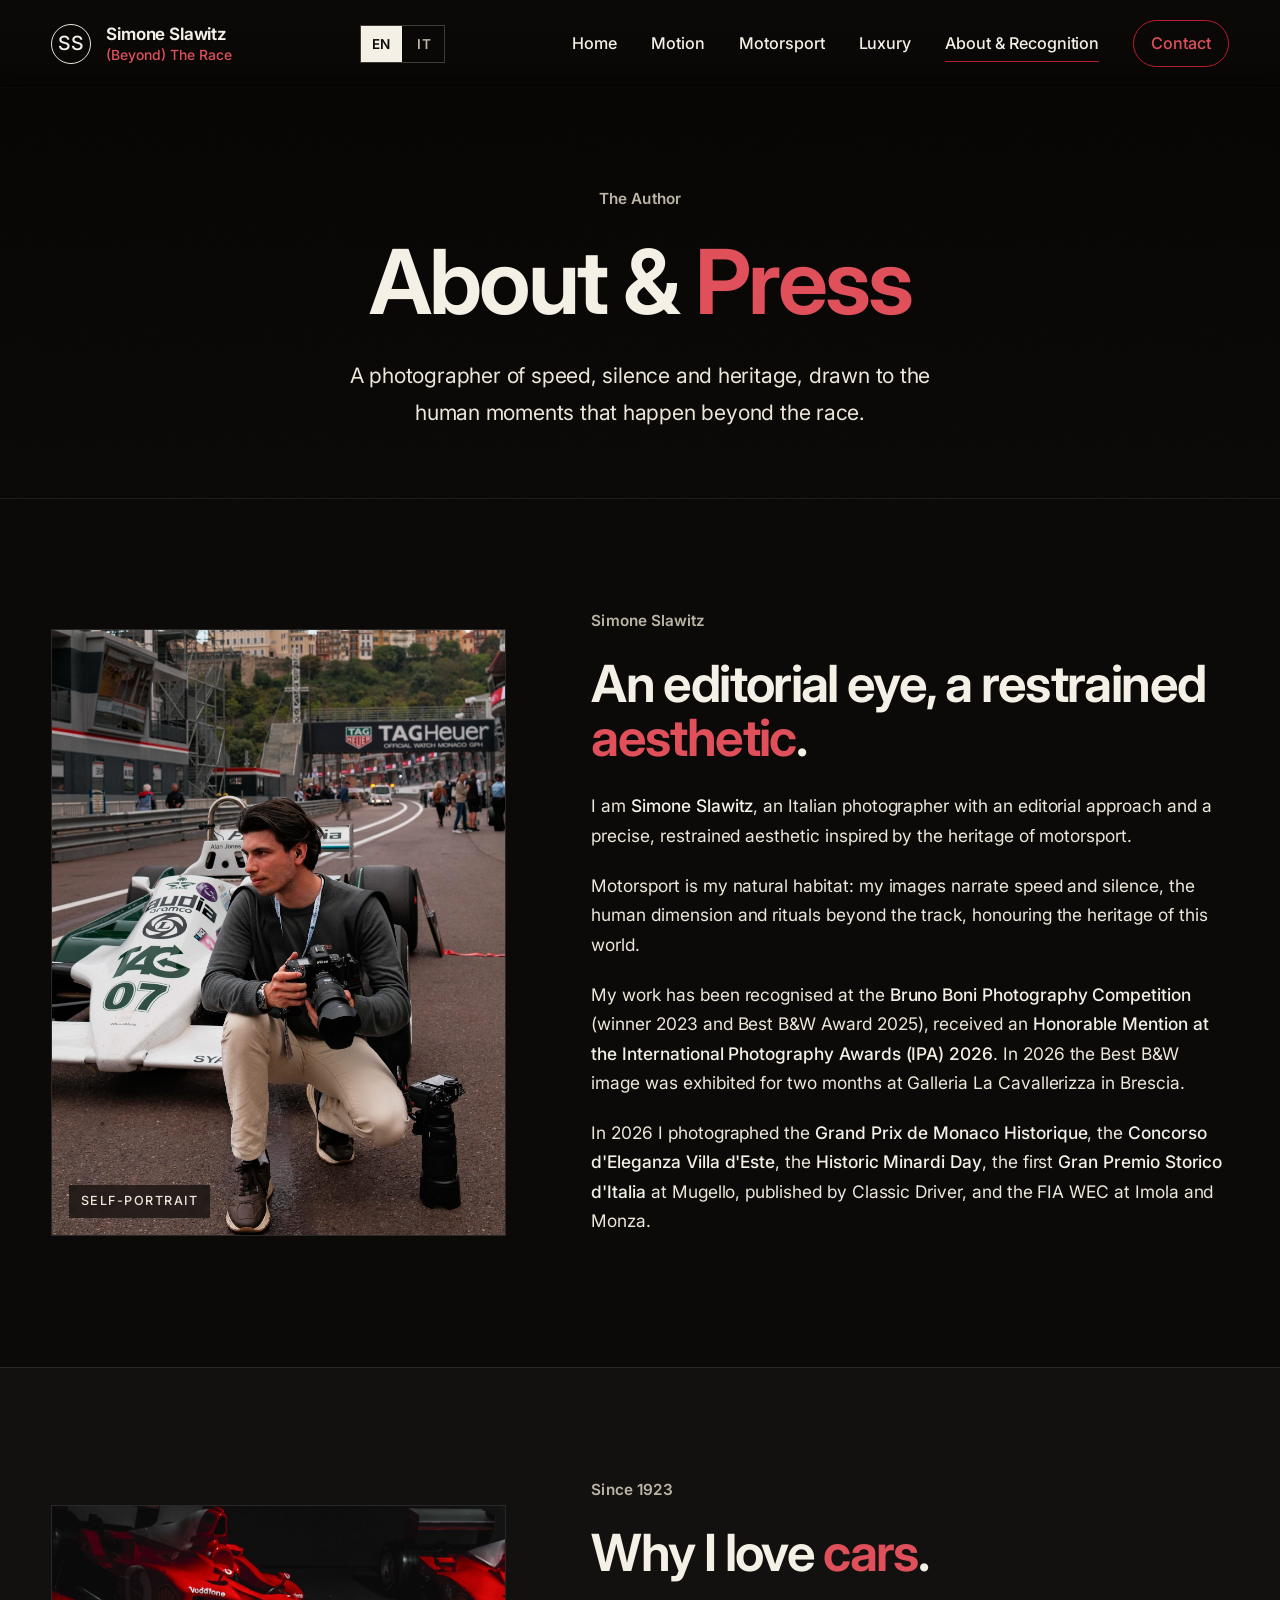
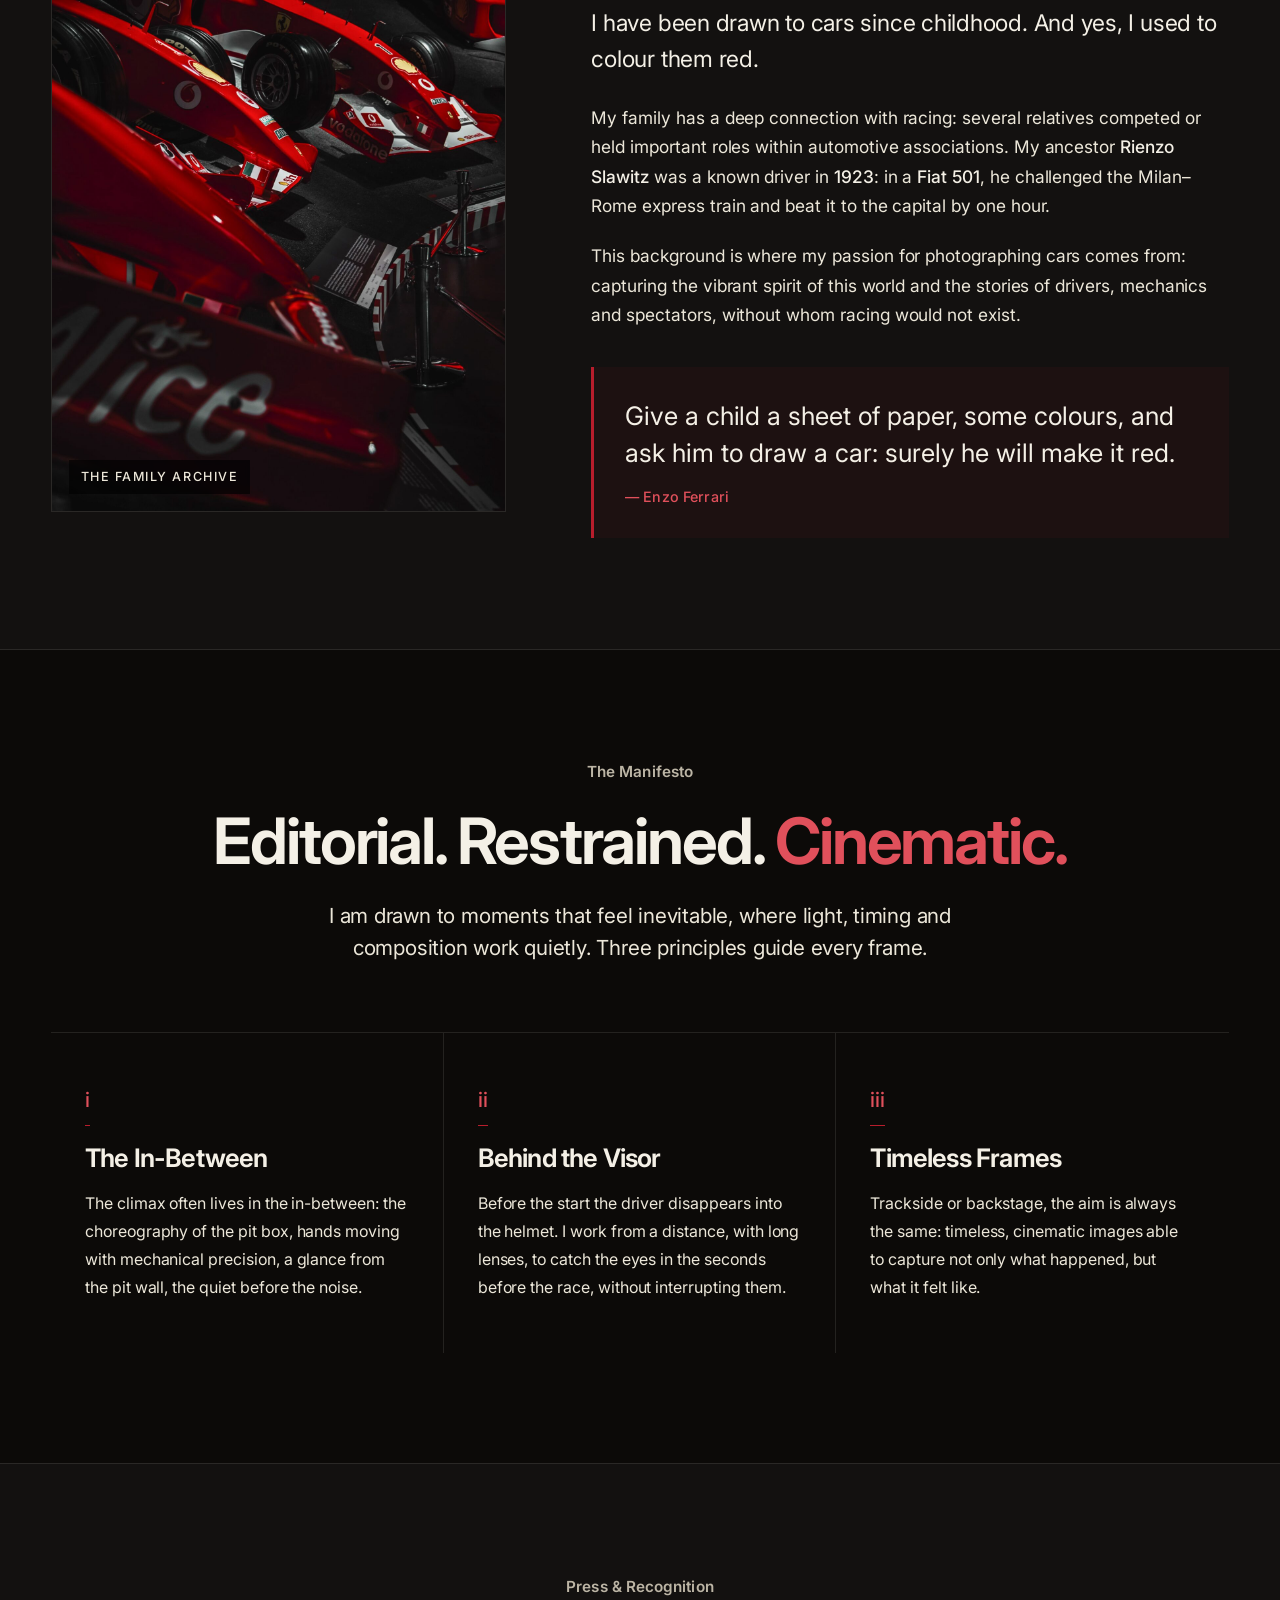
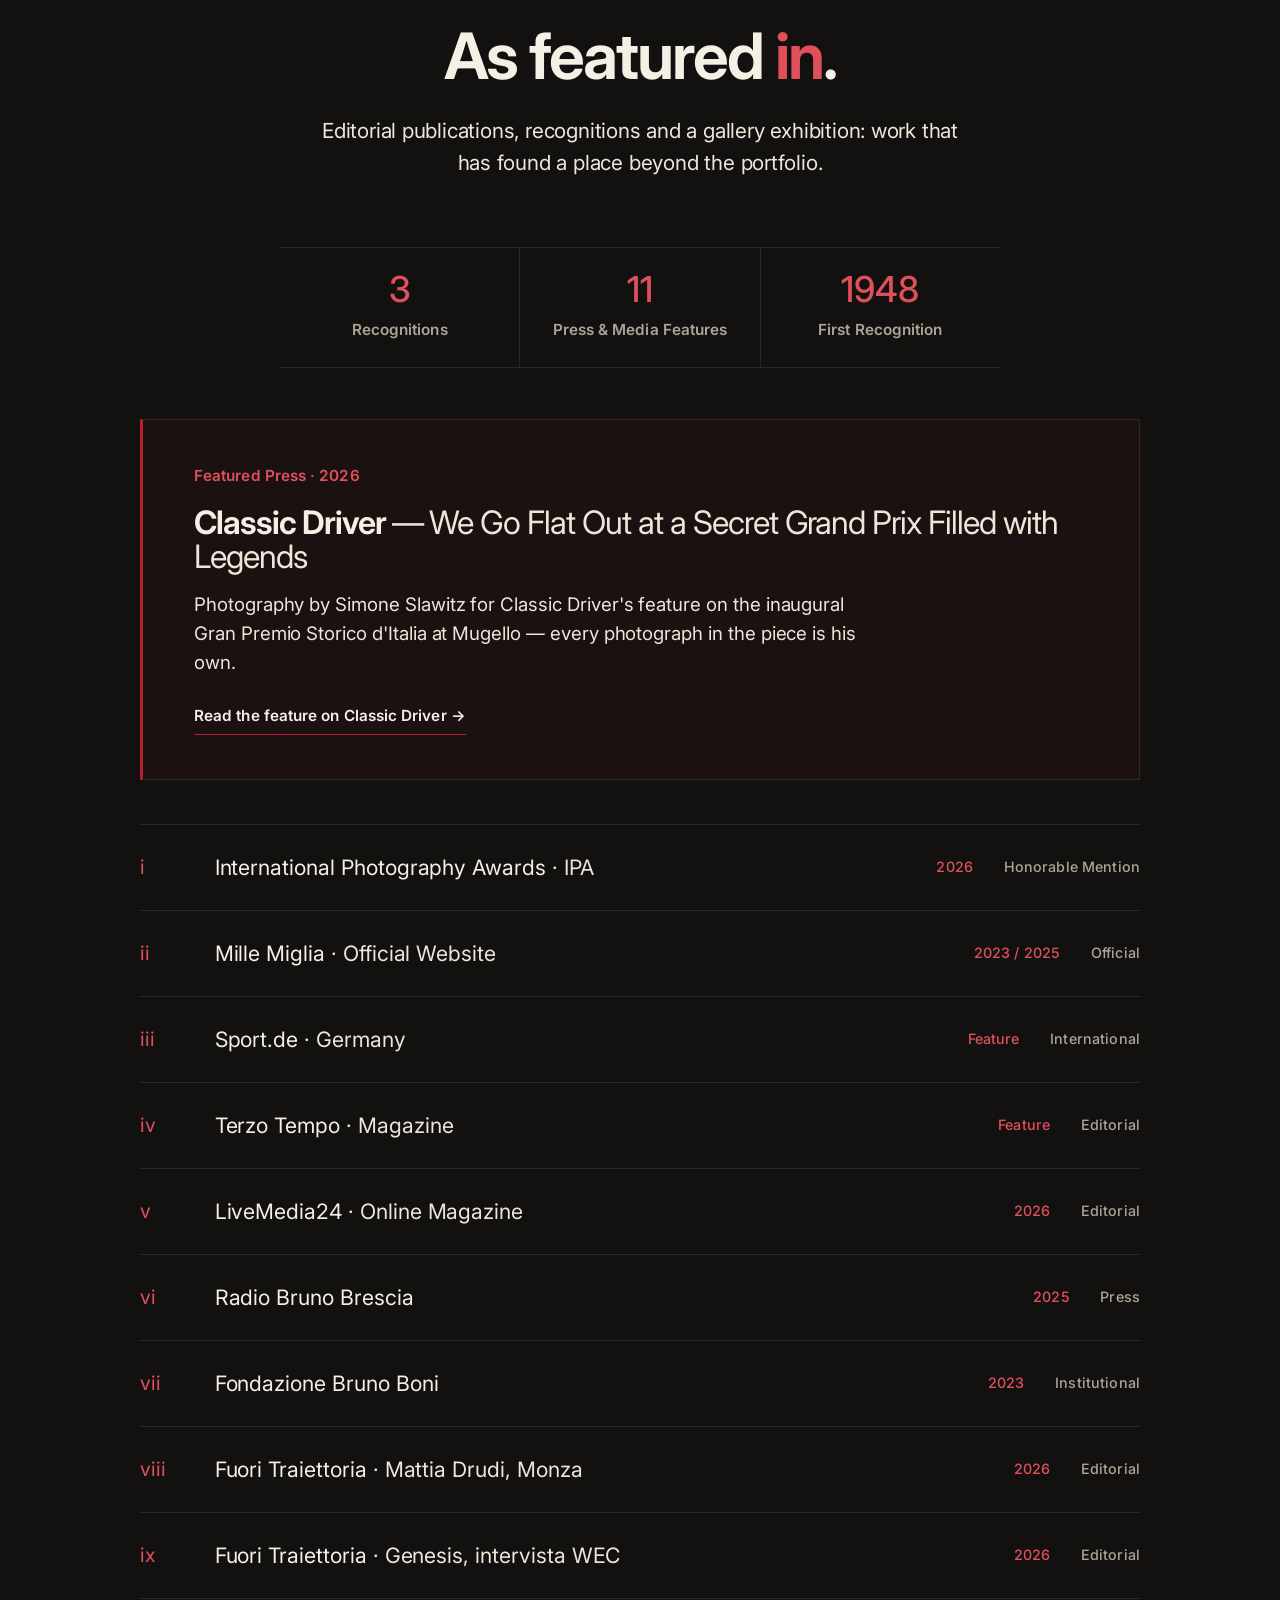
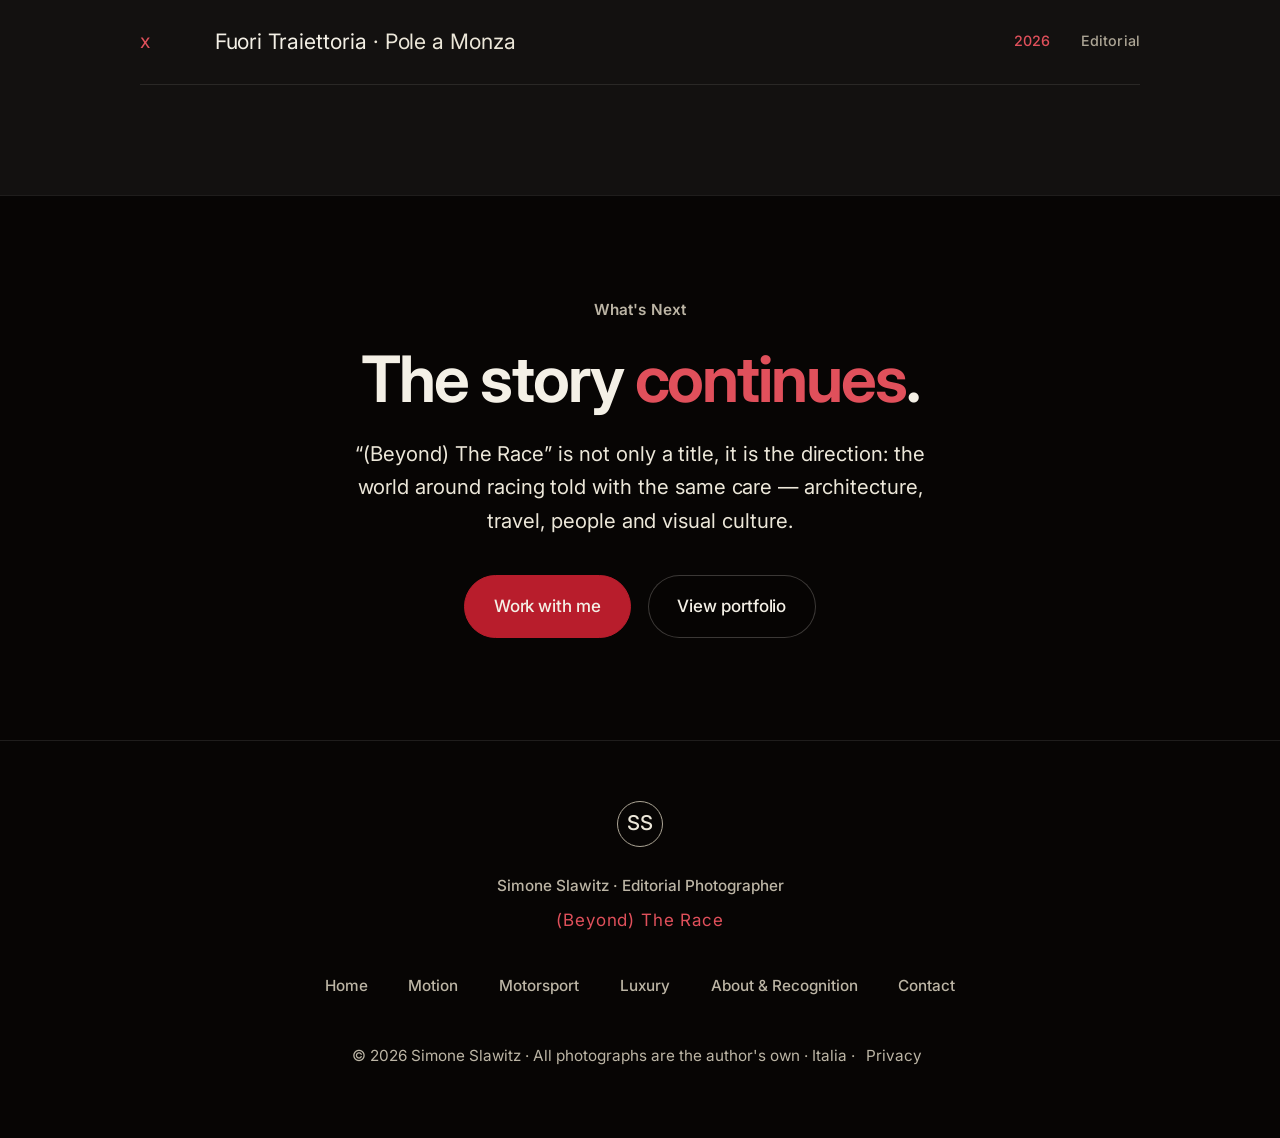
==== commit 0619997e: "New type system: single clean sans, bold headings, sentence-case labels, pill buttons, hero fit" ====
--- a/about.html
+++ b/about.html
@@ -53,8 +53,8 @@
 </script>
 <link href="https://fonts.googleapis.com" rel="preconnect"/>
 <link crossorigin="" href="https://fonts.gstatic.com" rel="preconnect"/>
-<link href="https://fonts.googleapis.com/css2?family=Bodoni+Moda:ital,opsz,wght@0,6..96,400;0,6..96,500;1,6..96,400;1,6..96,500&amp;family=Cormorant+Garamond:ital,wght@0,400;1,400;1,500&amp;family=Inter:wght@300;400;500;600&amp;display=swap" rel="stylesheet"/>
-<link rel="stylesheet" href="style.css?v=bc1e0edf"/>
+<link href="https://fonts.googleapis.com/css2?family=Inter:wght@400;500;600;700&amp;display=swap" rel="stylesheet"/>
+<link rel="stylesheet" href="style.css?v=016ddfb5"/>
 <link rel="icon" href="favicon.ico" sizes="any"/>
 <link rel="icon" href="favicon-32.png" type="image/png" sizes="32x32"/>
 <link rel="icon" href="favicon-16.png" type="image/png" sizes="16x16"/>
--- a/style.css
+++ b/style.css
@@ -1289,3 +1289,91 @@
 }
 .direction-shade{background:linear-gradient(180deg,rgba(12,10,8,.1) 20%,rgba(7,5,4,.78) 55%,rgba(7,5,4,.95) 100%)}
 .direction-content .kicker{color:#f0c9a0;text-shadow:0 1px 8px rgba(0,0,0,.7)}
+
+/* ============================================================
+   Type system v2 · 2026-11  (backup: branch backup-pre-apple-type)
+   One clean sans (SF Pro on Apple devices, Inter elsewhere),
+   bold confident headings, sentence-case labels, pill buttons.
+   ============================================================ */
+:root{
+  --serif:-apple-system,BlinkMacSystemFont,'SF Pro Display','Inter','Helvetica Neue',Arial,sans-serif;
+  --italic:-apple-system,BlinkMacSystemFont,'SF Pro Text','Inter','Helvetica Neue',Arial,sans-serif;
+  --sans:-apple-system,BlinkMacSystemFont,'SF Pro Text','Inter','Helvetica Neue',Arial,sans-serif;
+  --fg-soft:#ece7d9;
+}
+html{font-size:106.25%}
+*{font-style:normal !important}
+body{font-weight:400;font-size:1rem;line-height:1.6;letter-spacing:-.003em}
+
+/* headings: heavy, tight, high contrast */
+html body :is(h1,h2,h3,h4,.section-title,.upcoming-name,.press-feature-title,.event-info h2,.direction-content h2){
+  font-weight:650;letter-spacing:-.032em;line-height:1.06;
+}
+html body :is(h1,h2,.section-title) em{font-weight:650;color:var(--rosso-text)}
+html body :is(h3,h4) em{font-weight:650}
+.hero h1{font-weight:700;letter-spacing:-.045em;line-height:.95;font-size:clamp(3.4rem,10vw,8rem);text-shadow:0 2px 40px rgba(0,0,0,.5)}
+.hero h1 .last{font-weight:700;color:var(--fg)}
+.hero-concept{font-family:var(--sans);font-weight:500;font-size:clamp(1.3rem,2.6vw,2rem);letter-spacing:-.02em}
+.page-head h1{font-weight:700;letter-spacing:-.04em;line-height:1}
+.section-title{font-size:clamp(2.3rem,5vw,3.9rem)}
+
+/* body copy: strong, even, easy */
+:is(p,li,.section-desc,.lead,.recognition-lead,.upcoming-note,.press-feature-desc){font-weight:400;color:var(--fg-soft)}
+.section-desc,.lead,.recognition-lead{font-size:1.22rem;line-height:1.55;letter-spacing:-.01em}
+.event-info p,.split-text p,.service-card p,.prose p,.prose li{font-size:1.02rem;line-height:1.7}
+.upcoming-note,.laurel-org,.event-quote span:first-child{font-size:1.02rem;line-height:1.55;letter-spacing:-.005em}
+.event-quote span:first-child{font-size:1.15rem;font-weight:500;color:var(--fg)}
+.laurel-org{color:var(--fg-soft)}
+
+/* labels: sentence case, semibold, no shouting */
+.kicker,.event-chapter,.service-kicker,.form-eyebrow,.press-feature-eyebrow,.motion-field .motion-kicker,
+.upcoming-date,.direction-link,.offer-link,.press-feature-link,.upcoming-tags-label,.press-stat-label{
+  text-transform:none;letter-spacing:.005em;font-size:.9rem;font-weight:600;
+}
+.event-loc,.upcoming-loc,.figcap-meta,.aw-org,.contact-direct .lbl,.contact-form label,.social-platform,
+.study-tag,.study-meta,.trust-line,.film-facts span,.service-strip span,.quote-attr,.event-quote-attr,
+.press-year,.press-tag,.carousel-counter,.award-cap span,.hero-meta,.hero-meta span,.upcoming-tag-meta,.archive-no{
+  text-transform:none;letter-spacing:.01em;font-size:.84rem;font-weight:500;
+}
+.laurel-name{text-transform:none;letter-spacing:.01em;font-size:.82rem;font-weight:600}
+.laurel-year{font-weight:600;font-size:1.5rem;letter-spacing:-.02em}
+.award-ribbon,.award-ribbon strong{text-transform:none;letter-spacing:.01em;font-size:.8rem;font-weight:600}
+
+/* nav */
+.nav-links a,.nav-links{text-transform:none;letter-spacing:-.003em;font-size:.95rem;font-weight:500}
+.brand-name{text-transform:none;letter-spacing:-.01em;font-size:1rem;font-weight:650}
+.brand-name small{font-size:.82rem;font-weight:500;letter-spacing:0}
+.lang-switch button{font-size:.8rem;font-weight:600;letter-spacing:.04em}
+
+/* buttons: Apple-style pills */
+.btn,.form-submit,.nav-cta{
+  border-radius:980px;text-transform:none;letter-spacing:-.005em;font-size:1rem;font-weight:500;padding-left:1.7rem;padding-right:1.7rem;
+}
+.nav-cta{padding:.5rem 1.2rem;font-size:.9rem}
+.footer-nav a,.colophon-text,.colophon-fineprint{text-transform:none;letter-spacing:0;font-size:.9rem}
+.upcoming-tag-name{font-size:1.1rem;font-weight:600;letter-spacing:-.015em}
+.figcap-title,.award-cap em{font-weight:600;letter-spacing:-.015em}
+
+@media(max-width:920px){
+  html{font-size:100%}
+  .nav-links a{font-size:1.05rem}
+  .brand-name{font-size:.95rem}
+  .hero h1{font-size:clamp(3.2rem,15vw,5rem)}
+}
+
+/* hero fit (type v2) */
+.hero-content{padding-top:6.5rem;padding-bottom:5.5rem}
+.hero-laurels{flex-wrap:nowrap;margin:1.8rem auto 2.4rem}
+.laurel{padding:0 1.6rem}
+.laurel-org{font-size:.88rem;white-space:nowrap}
+.laurel-year{font-size:1.35rem}
+@media(max-height:820px){.hero h1{font-size:clamp(3rem,8vw,6.2rem)}}
+@media(max-width:1100px){.hero-laurels{flex-wrap:wrap;row-gap:1rem}}
+@media(max-width:600px){
+  .hero-content{padding-top:5.2rem;padding-bottom:6rem}
+  .hero-laurels{gap:.7rem;margin:1.2rem auto 1.6rem}
+  .laurel-org{white-space:normal;font-size:.82rem;max-width:15rem}
+  .hero-meta{display:none}
+  .hero h1{font-size:clamp(3rem,16vw,4.4rem)}
+}
+@media(max-height:820px){.hero-meta .scroll{display:none}.hero-content{padding-bottom:4rem}}
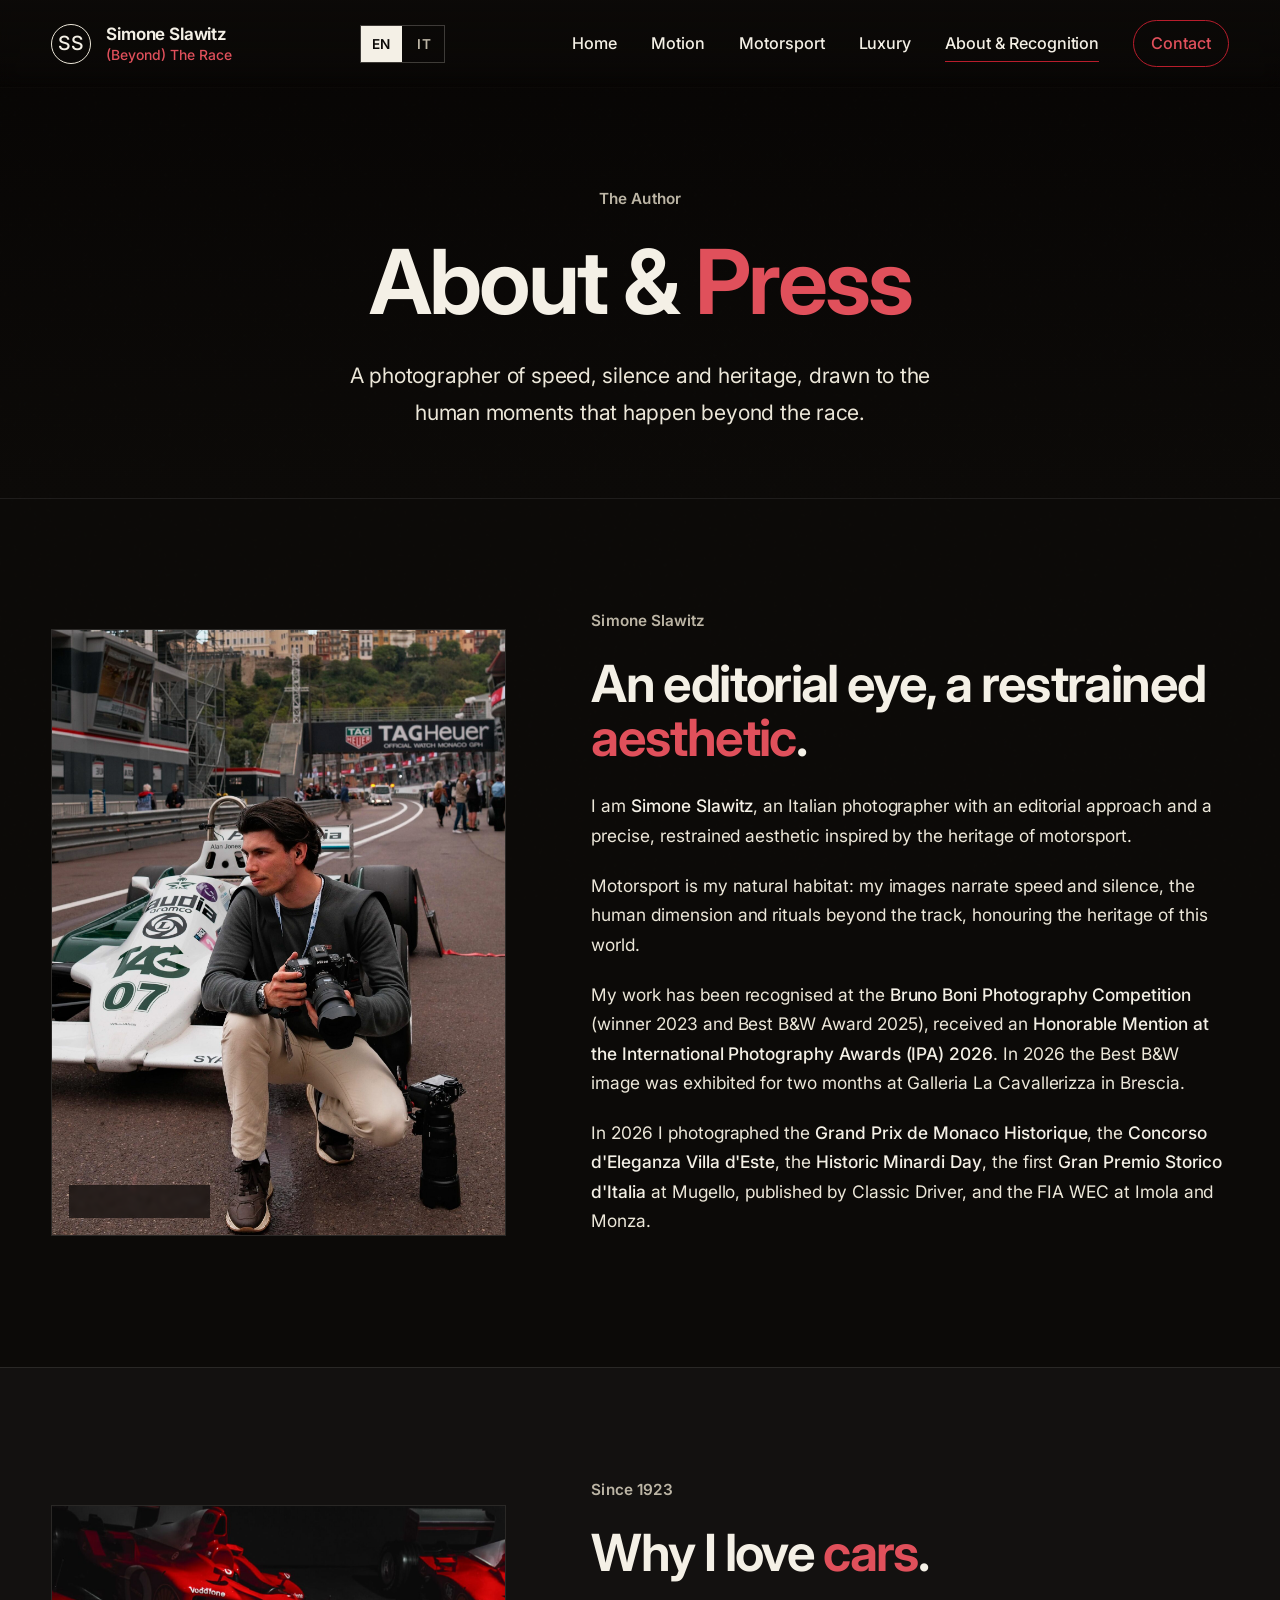
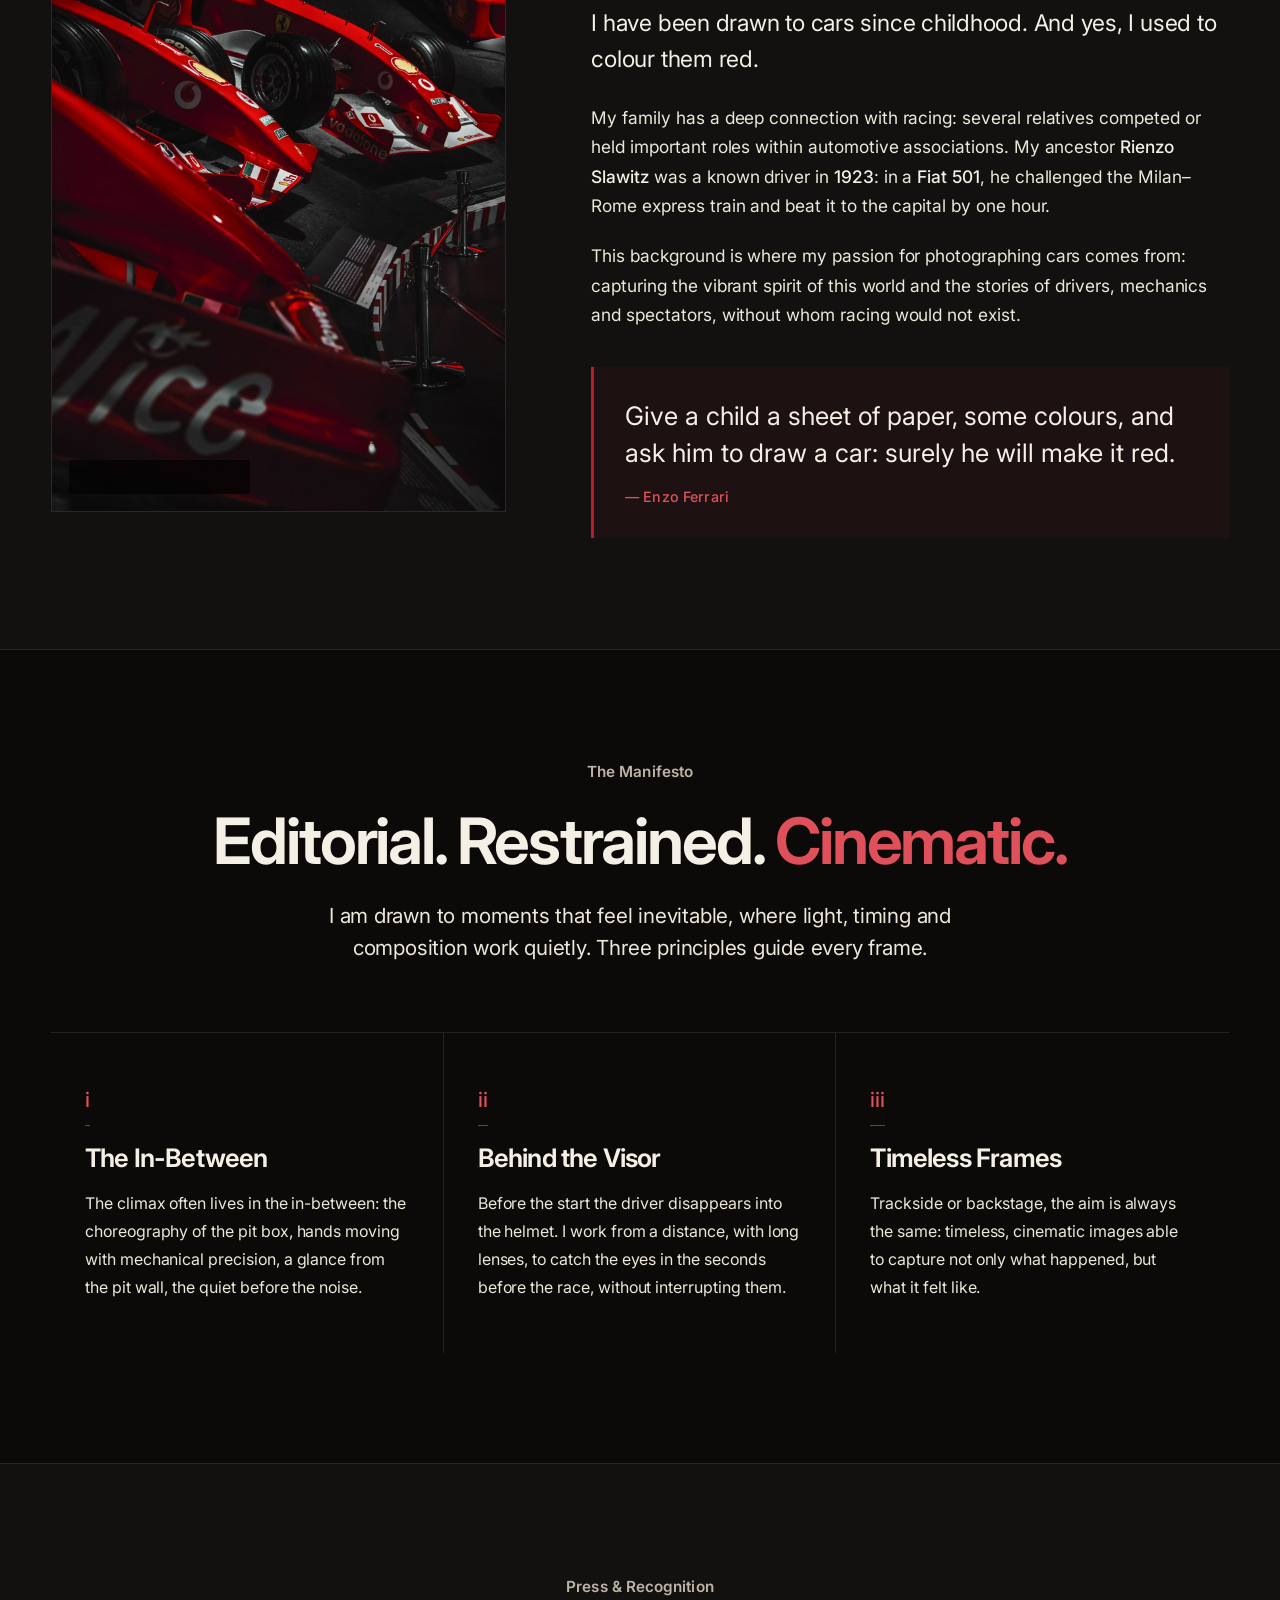
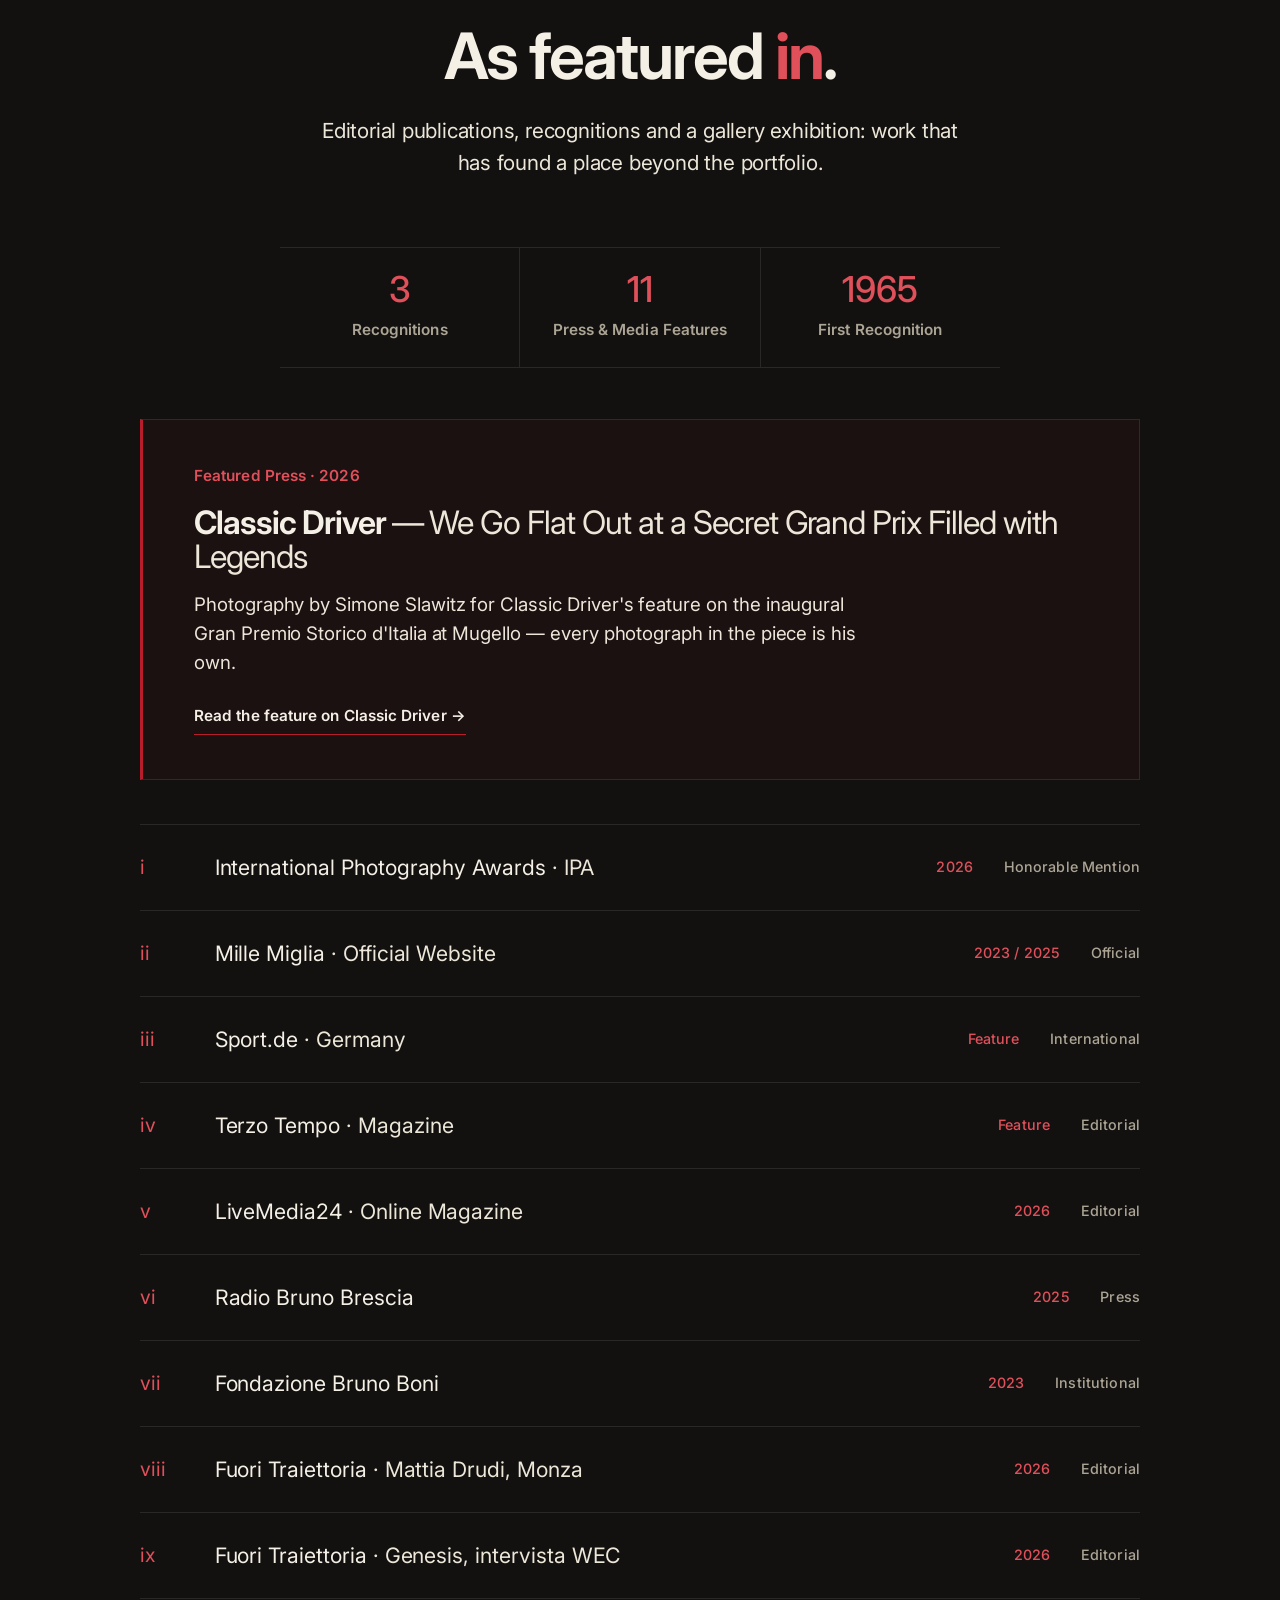
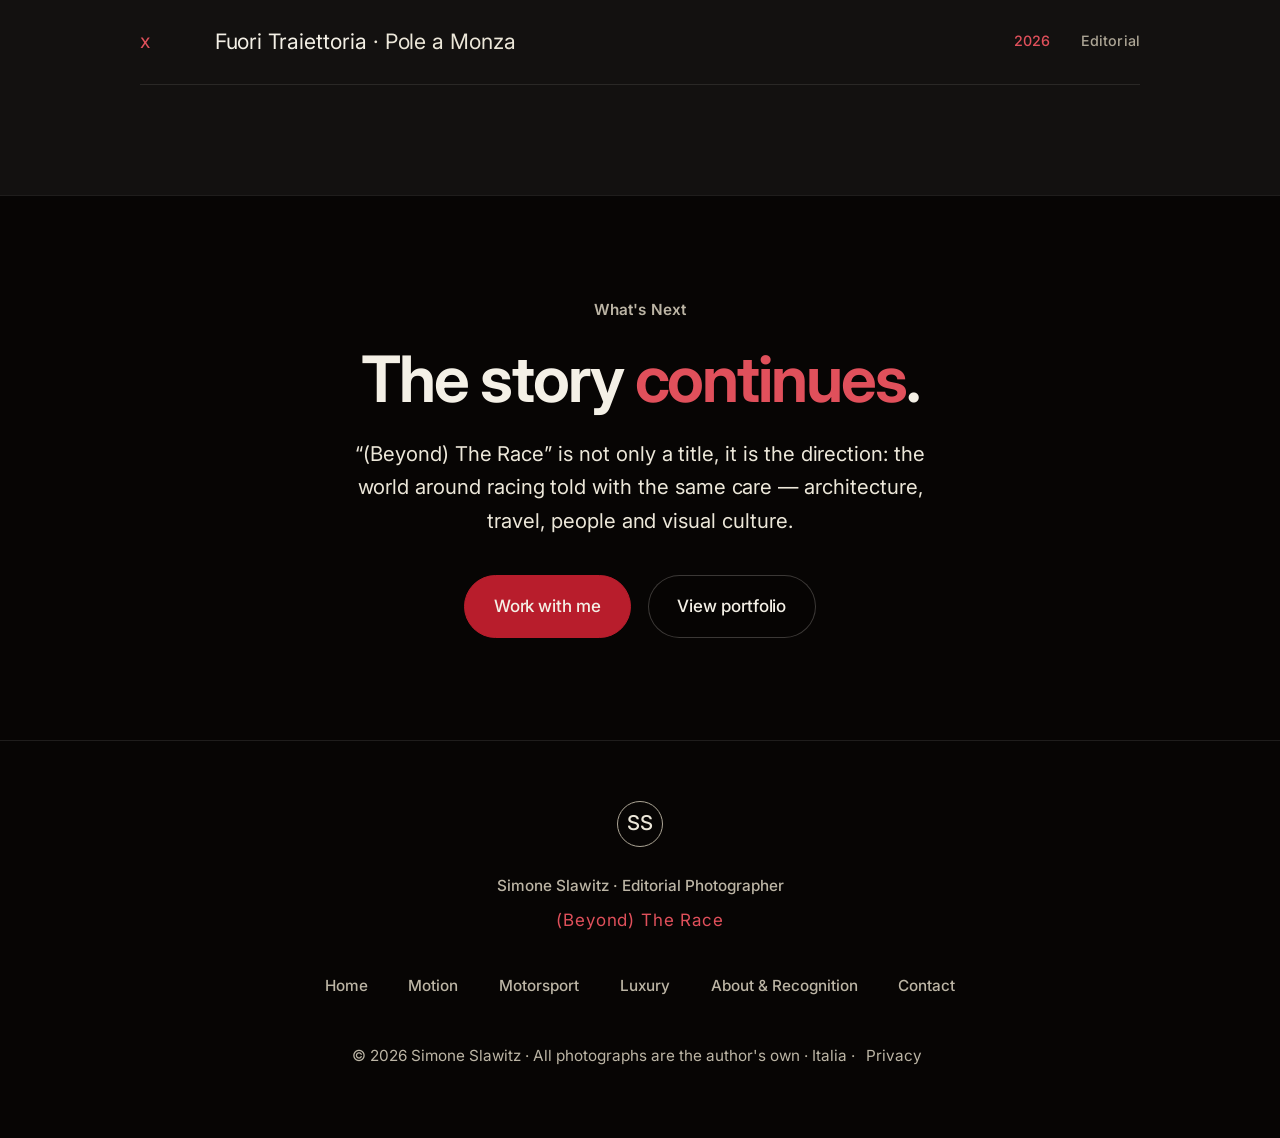
==== commit bb5d9240: "Home as a product page: big statement, numbers, what's included, softer cards, sticky mobile CTA" ====
--- a/about.html
+++ b/about.html
@@ -54,7 +54,7 @@
 <link href="https://fonts.googleapis.com" rel="preconnect"/>
 <link crossorigin="" href="https://fonts.gstatic.com" rel="preconnect"/>
 <link href="https://fonts.googleapis.com/css2?family=Inter:wght@400;500;600;700&amp;display=swap" rel="stylesheet"/>
-<link rel="stylesheet" href="style.css?v=016ddfb5"/>
+<link rel="stylesheet" href="style.css?v=5a637135"/>
 <link rel="icon" href="favicon.ico" sizes="any"/>
 <link rel="icon" href="favicon-32.png" type="image/png" sizes="32x32"/>
 <link rel="icon" href="favicon-16.png" type="image/png" sizes="16x16"/>
@@ -281,6 +281,6 @@
   </div>
 </footer>
 
-<script src="site.js?v=d4252d04"></script>
+<script src="site.js?v=9ca53bd8"></script>
 </body>
 </html>
--- a/style.css
+++ b/style.css
@@ -1377,3 +1377,43 @@
   .hero h1{font-size:clamp(3rem,16vw,4.4rem)}
 }
 @media(max-height:820px){.hero-meta .scroll{display:none}.hero-content{padding-bottom:4rem}}
+
+/* ============================================================
+   Product-page storytelling (home) · 2026-11
+   backup: branch backup-pre-apple-marketing
+   ============================================================ */
+.statement{max-width:1180px;margin:0 auto;padding:9rem 2rem 4rem;text-align:center}
+.statement-text{font-size:clamp(2.6rem,7.2vw,6rem);font-weight:700;letter-spacing:-.045em;line-height:1.02;color:var(--fg)}
+.statement-text em{color:var(--rosso-text)}
+.statement-sub{max-width:44rem;margin:2.2rem auto 0;font-size:clamp(1.1rem,1.8vw,1.4rem);line-height:1.55;color:var(--fg-soft);letter-spacing:-.01em}
+.specs{max-width:1180px;margin:0 auto;padding:3rem 2rem 8rem;display:grid;grid-template-columns:repeat(4,1fr);gap:2rem;text-align:center}
+.spec{display:flex;flex-direction:column;align-items:center;gap:.6rem}
+.spec-num{font-size:clamp(3.2rem,7vw,5.6rem);font-weight:700;letter-spacing:-.05em;line-height:1;color:var(--fg);display:inline-flex;align-items:baseline}
+.spec-num small{font-size:.4em;font-weight:600;letter-spacing:0;margin-left:.1em;color:var(--rosso-text)}
+.spec-label{max-width:14rem;font-size:1rem;line-height:1.4;color:var(--fg-dim)}
+
+.inbox{margin:3.5rem auto 2.5rem;max-width:1180px}
+.inbox-title{font-size:1.5rem;font-weight:650;letter-spacing:-.025em;margin-bottom:1.4rem}
+.inbox-grid{list-style:none;display:grid;grid-template-columns:repeat(4,1fr);gap:1rem}
+.inbox-grid li{background:var(--bg-3);border:1px solid var(--line);border-radius:22px;padding:1.6rem 1.4rem;display:flex;flex-direction:column;gap:.6rem}
+.inbox-grid strong{font-size:1.1rem;font-weight:650;letter-spacing:-.02em;line-height:1.25;color:var(--fg)}
+.inbox-grid span{font-size:.95rem;line-height:1.55;color:var(--fg-dim)}
+
+/* softer, friendlier corners */
+.direction-card,.offer-card,.upcoming-card,.award-frame,.film-player,.visor-tile,.service-card,.event-gallery figure,.upcoming-tag{border-radius:22px;overflow:hidden}
+.direction-card{box-shadow:0 20px 60px -30px rgba(0,0,0,.8)}
+
+.sticky-cta{display:none}
+@media(max-width:920px){
+  .statement{padding:6rem 1.4rem 2.5rem}
+  .specs{grid-template-columns:repeat(2,1fr);padding:2rem 1.4rem 5rem;gap:2.4rem 1rem}
+  .inbox-grid{grid-template-columns:1fr 1fr}
+  .sticky-cta{
+    display:flex;position:fixed;left:50%;bottom:1.1rem;z-index:90;transform:translate(-50%,140%);
+    background:var(--rosso);color:#fff;border-radius:980px;padding:.85rem 1.6rem;font-size:1rem;font-weight:600;
+    box-shadow:0 12px 40px -8px rgba(184,29,44,.6);transition:transform .45s cubic-bezier(.2,.8,.2,1);white-space:nowrap
+  }
+  .sticky-cta.on{transform:translate(-50%,0)}
+}
+@media(max-width:600px){.inbox-grid{grid-template-columns:1fr}}
+.inbox{max-width:none;margin:3.5rem 0 0}
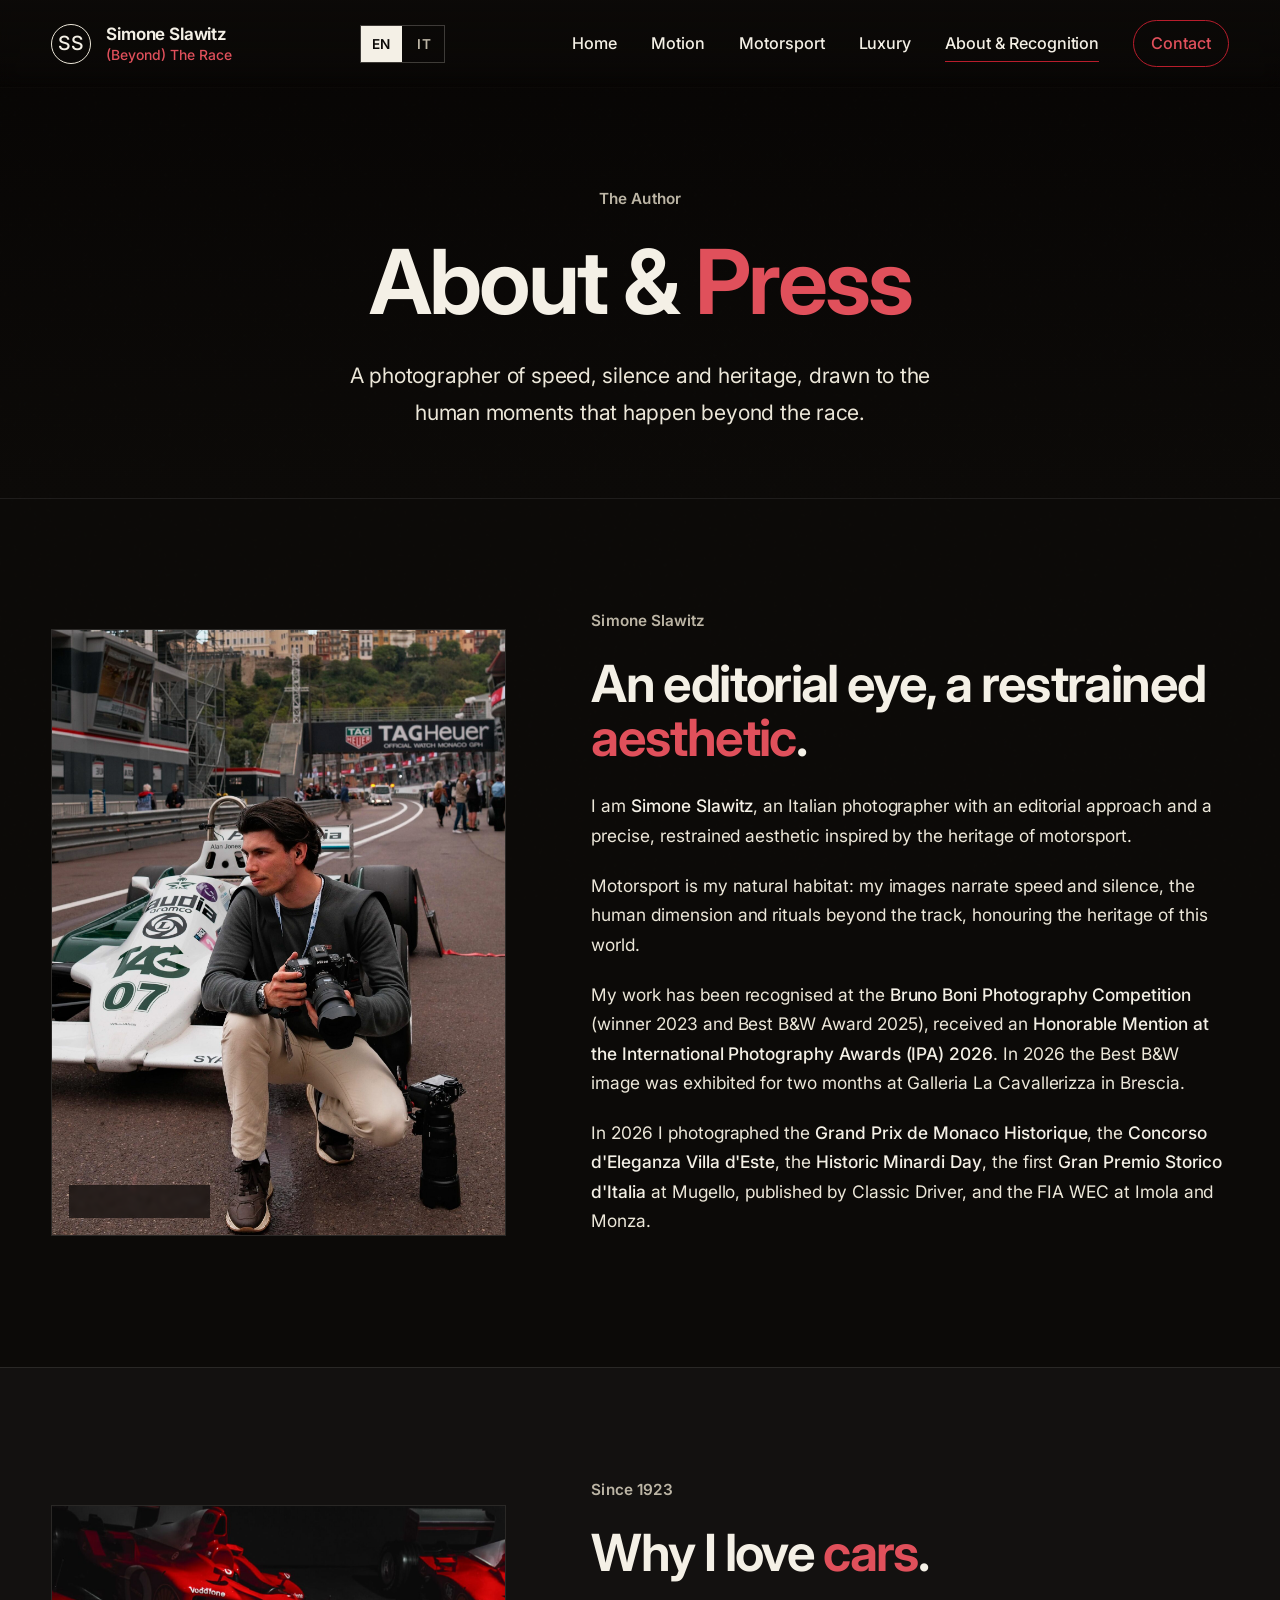
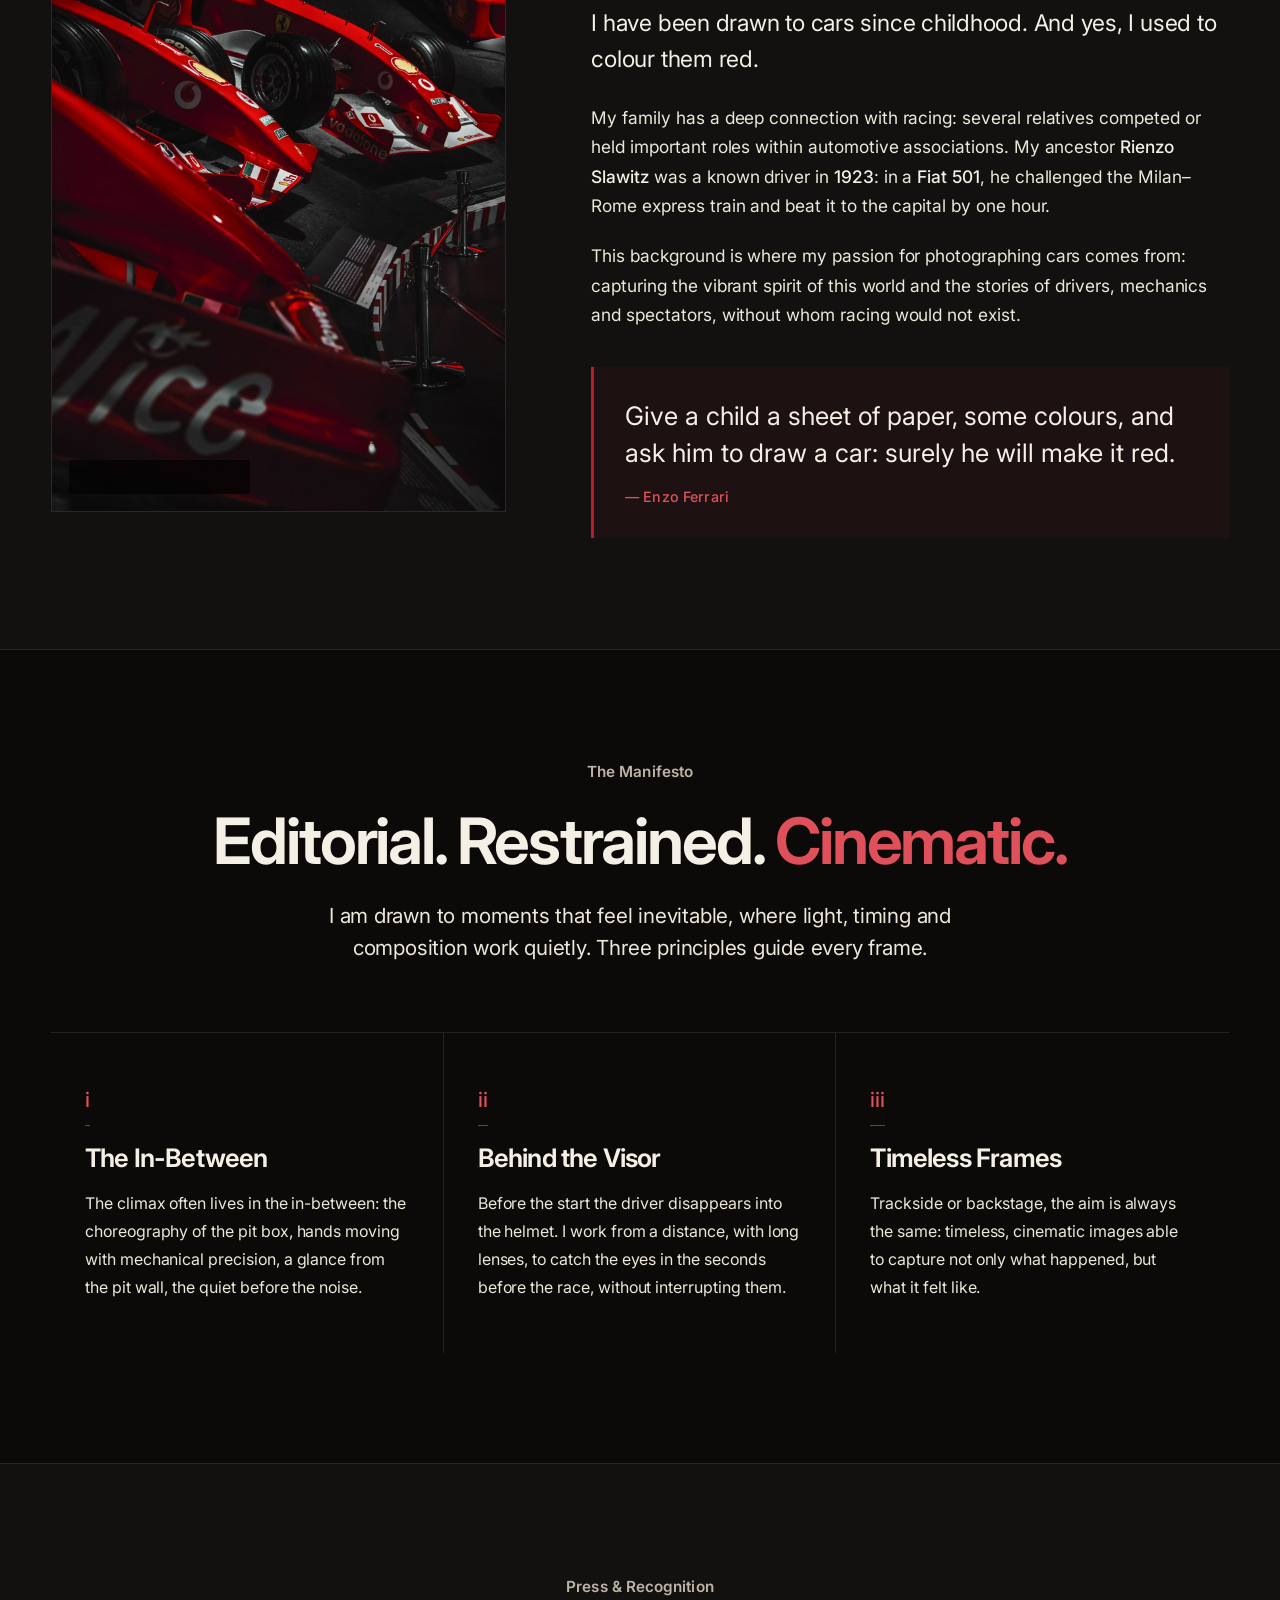
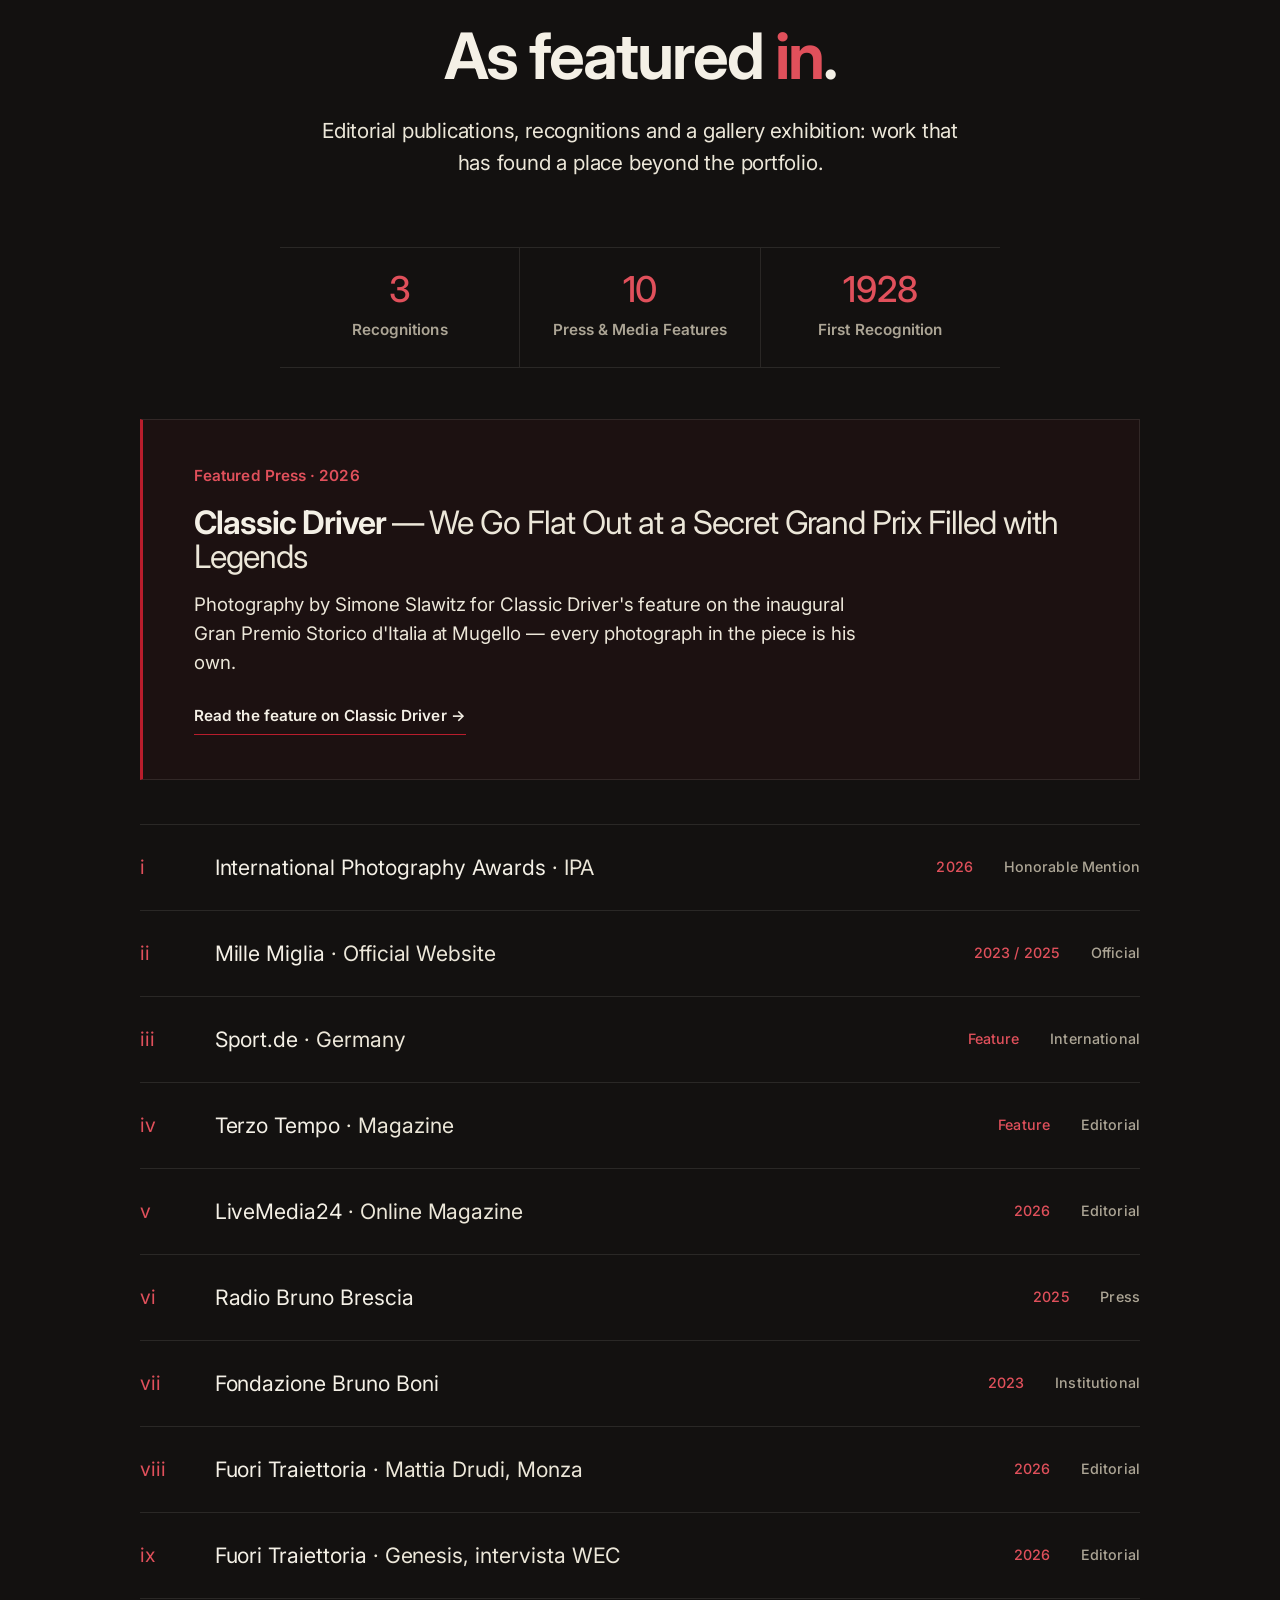
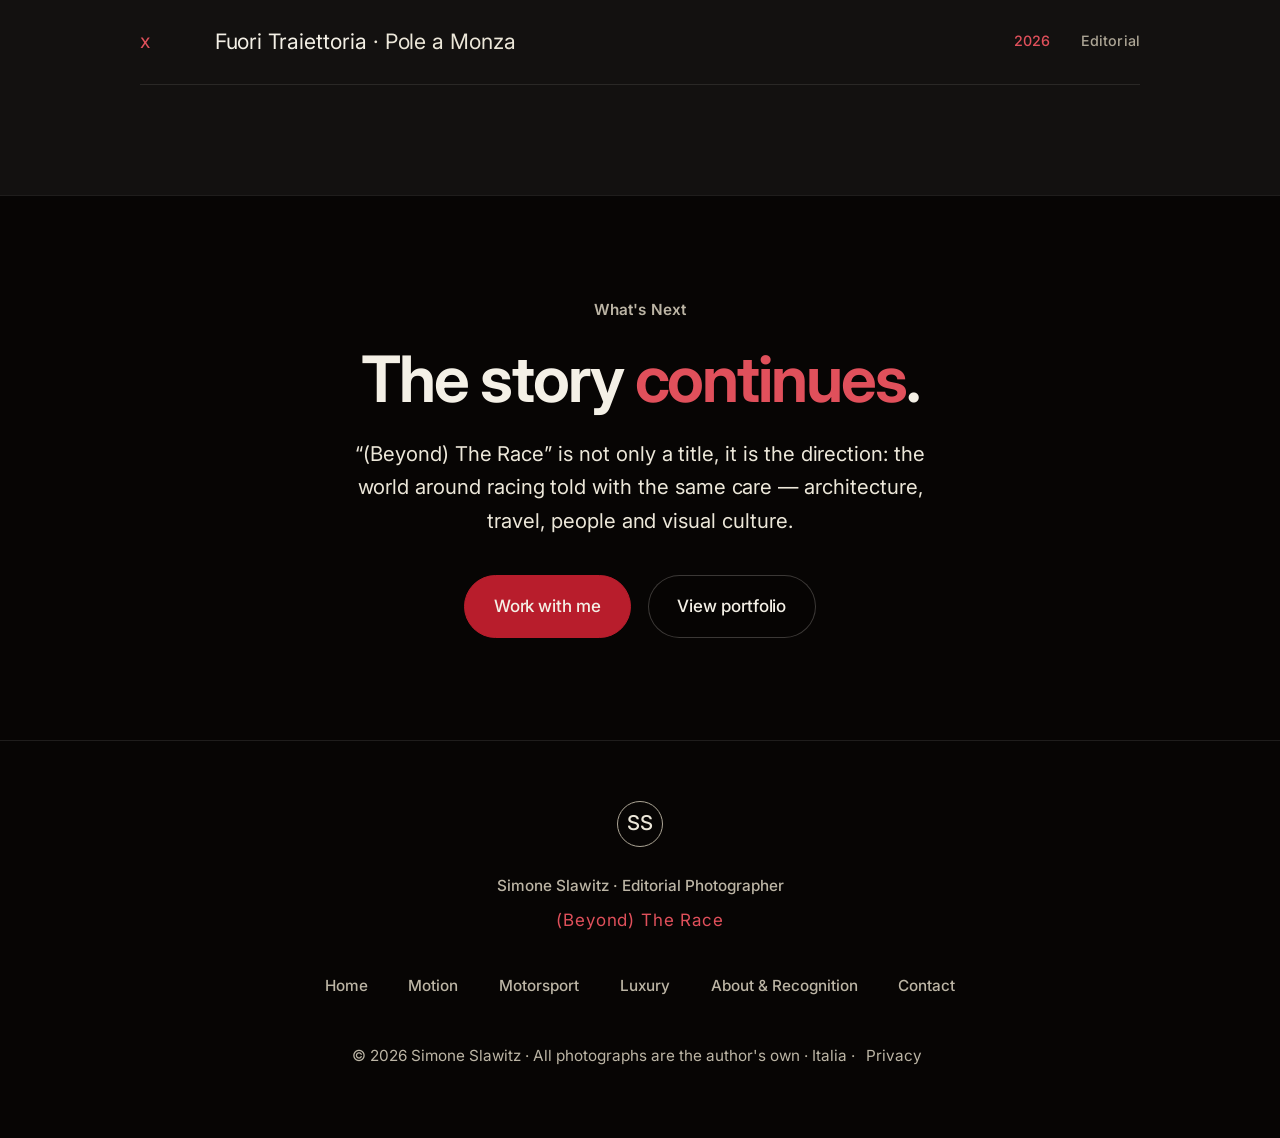
==== commit a06a3254: "Make cards and events clickable: service cards pick the topic, events prefill the enquiry, press str" ====
--- a/about.html
+++ b/about.html
@@ -54,7 +54,7 @@
 <link href="https://fonts.googleapis.com" rel="preconnect"/>
 <link crossorigin="" href="https://fonts.gstatic.com" rel="preconnect"/>
 <link href="https://fonts.googleapis.com/css2?family=Inter:wght@400;500;600;700&amp;display=swap" rel="stylesheet"/>
-<link rel="stylesheet" href="style.css?v=5a637135"/>
+<link rel="stylesheet" href="style.css?v=b53ac82a"/>
 <link rel="icon" href="favicon.ico" sizes="any"/>
 <link rel="icon" href="favicon-32.png" type="image/png" sizes="32x32"/>
 <link rel="icon" href="favicon-16.png" type="image/png" sizes="16x16"/>
@@ -281,6 +281,6 @@
   </div>
 </footer>
 
-<script src="site.js?v=9ca53bd8"></script>
+<script src="site.js?v=66c65bfa"></script>
 </body>
 </html>
--- a/style.css
+++ b/style.css
@@ -423,11 +423,11 @@
   max-width:1100px;margin:0 auto;text-align:center;
   display:flex;justify-content:center;align-items:baseline;gap:2.6rem;flex-wrap:wrap;
 }
-.press-strip span{
+.press-strip span,.press-strip a{
   font-family:var(--italic);font-style:italic;font-size:1.2rem;color:var(--fg-dim);
   transition:color .3s;
 }
-.press-strip span:hover{color:var(--fg)}
+.press-strip span:hover,.press-strip a:hover{color:var(--fg)}
 
 /* ---------- EVENT CHAPTERS ---------- */
 .chapters{background:var(--bg);padding-top:4rem}
@@ -1417,3 +1417,16 @@
 }
 @media(max-width:600px){.inbox-grid{grid-template-columns:1fr}}
 .inbox{max-width:none;margin:3.5rem 0 0}
+
+/* interactive affordances */
+.service-card,.upcoming-card,.upcoming-tag,.direction-card,.offer-card{cursor:pointer;transition:transform .35s cubic-bezier(.2,.8,.2,1),border-color .3s,background .3s,box-shadow .35s}
+.service-card:hover,.upcoming-card:hover,.upcoming-tag:hover{transform:translateY(-4px);border-color:var(--rosso);background:var(--bg-3);box-shadow:0 18px 50px -24px rgba(0,0,0,.9)}
+.service-card:focus-visible,.upcoming-card:focus-visible,.upcoming-tag:focus-visible{outline:2px solid #e3cf9f;outline-offset:3px}
+.service-cta{display:inline-block;margin-top:1.4rem;font-weight:600;font-size:.95rem;color:var(--rosso-text);transition:transform .3s}
+.service-card:hover .service-cta{transform:translateX(4px);color:var(--fg)}
+.upcoming-card::after{content:"Book this date →";display:block;margin-top:1.2rem;font-weight:600;font-size:.92rem;color:var(--rosso-text);opacity:.85;transition:transform .3s}
+.upcoming-card:hover::after{transform:translateX(4px);opacity:1;color:var(--fg)}
+.upcoming-tag:hover .upcoming-tag-name{color:var(--rosso-text)}
+.press-strip a{display:inline-block;color:inherit;transition:color .25s,transform .25s}
+.press-strip a:hover{color:var(--fg);transform:translateY(-2px)}
+a,button{-webkit-tap-highlight-color:transparent}
